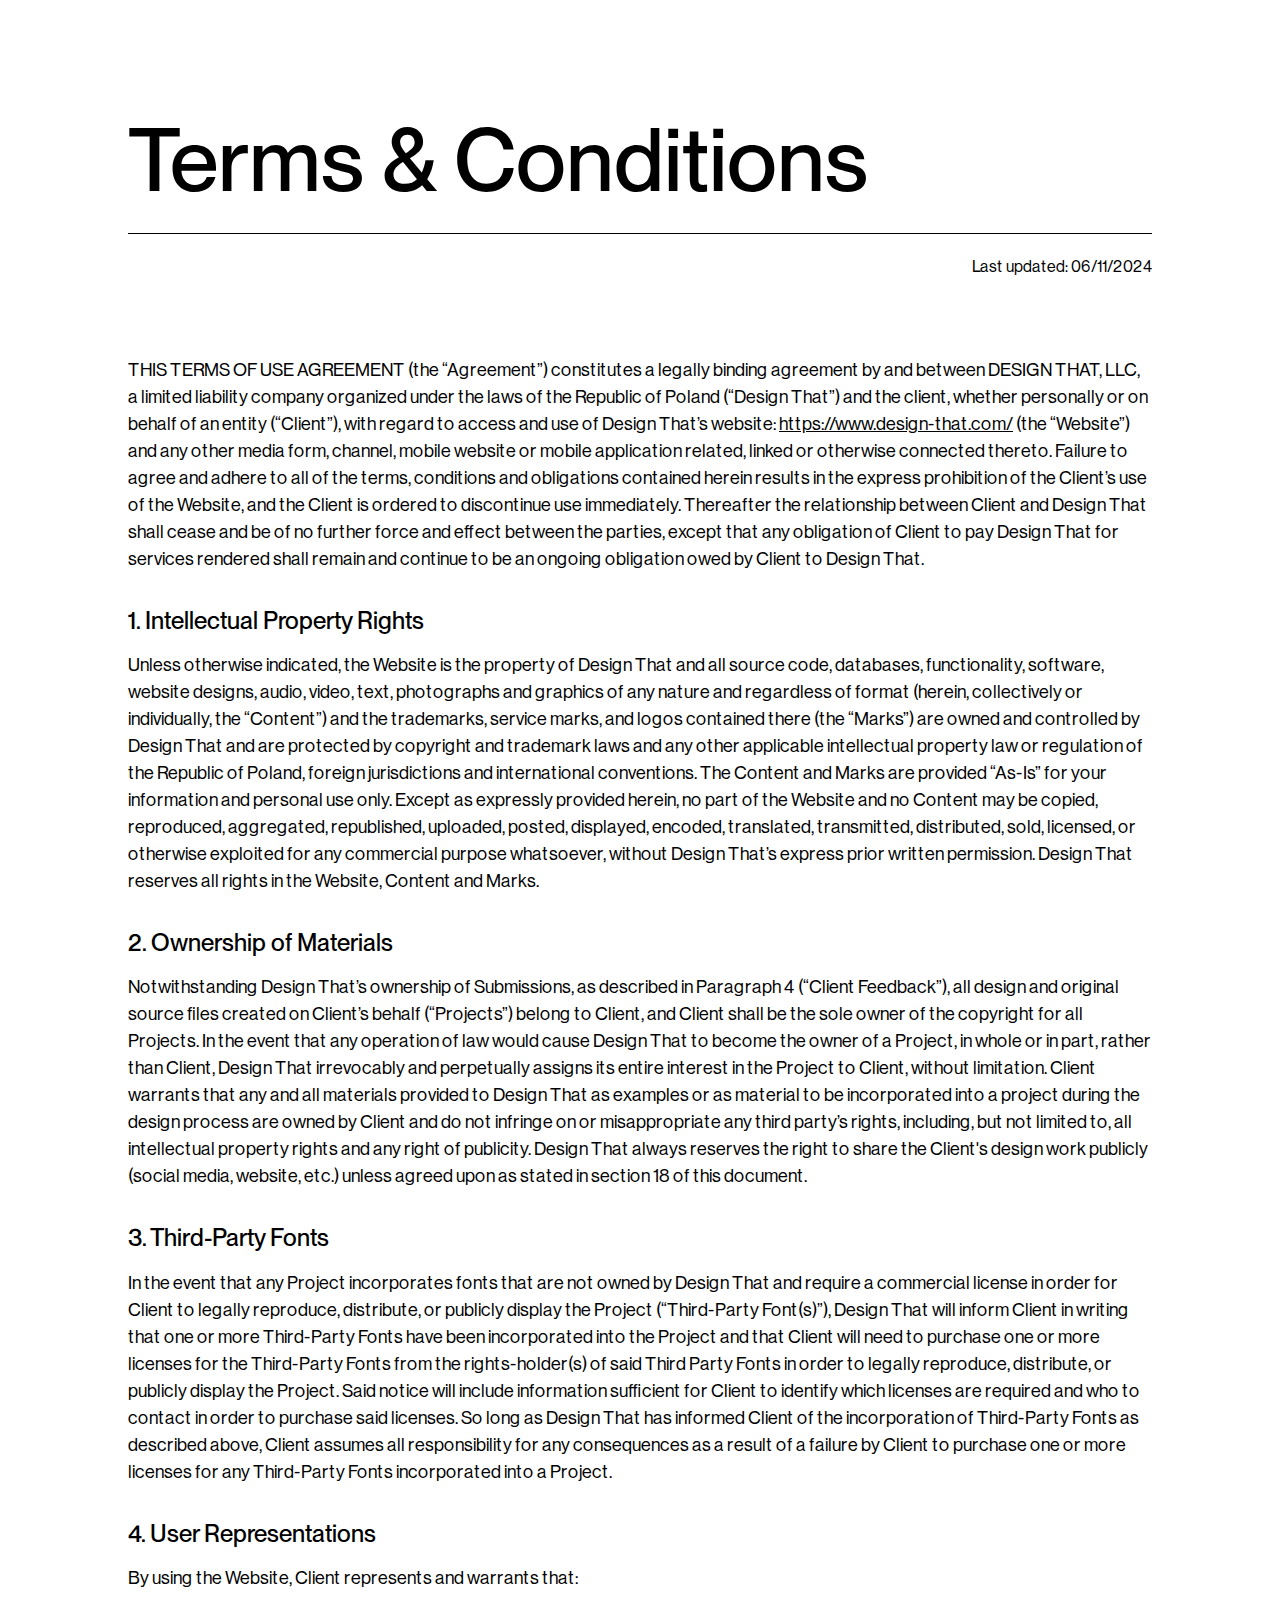
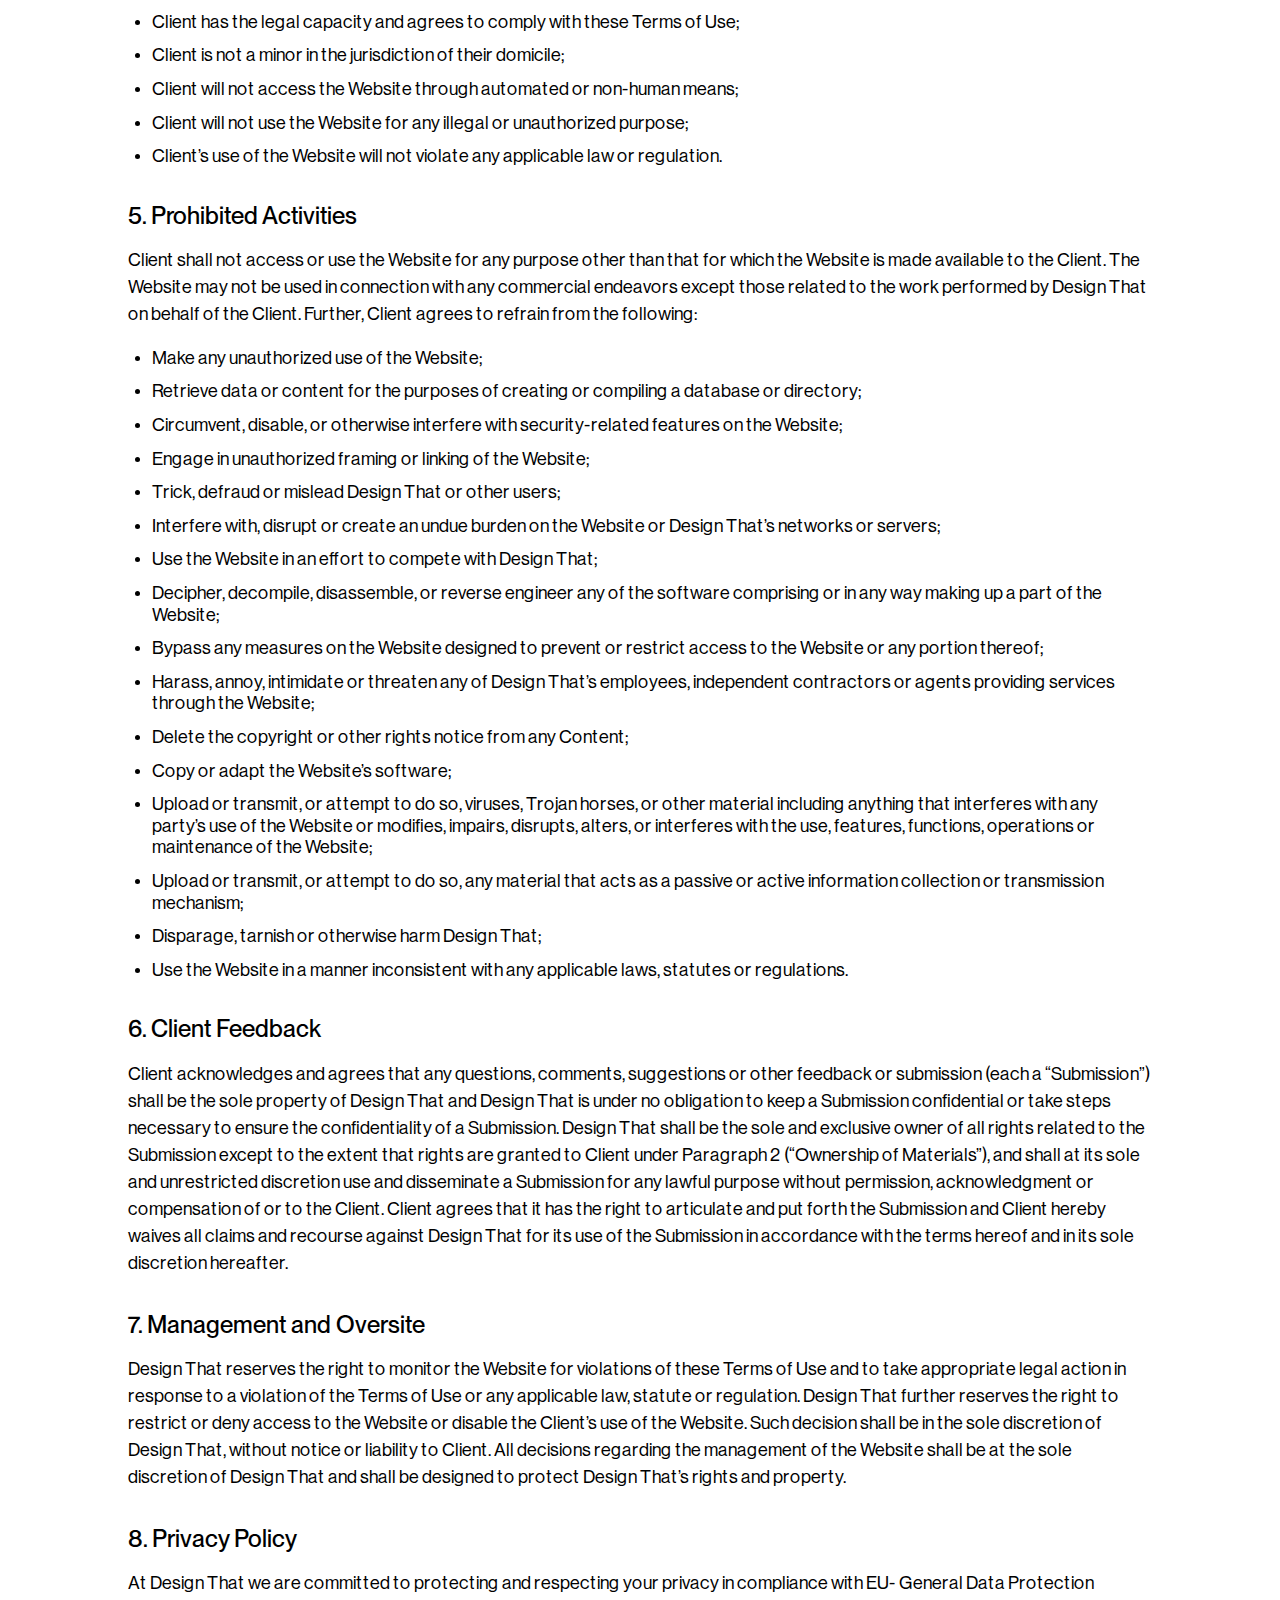
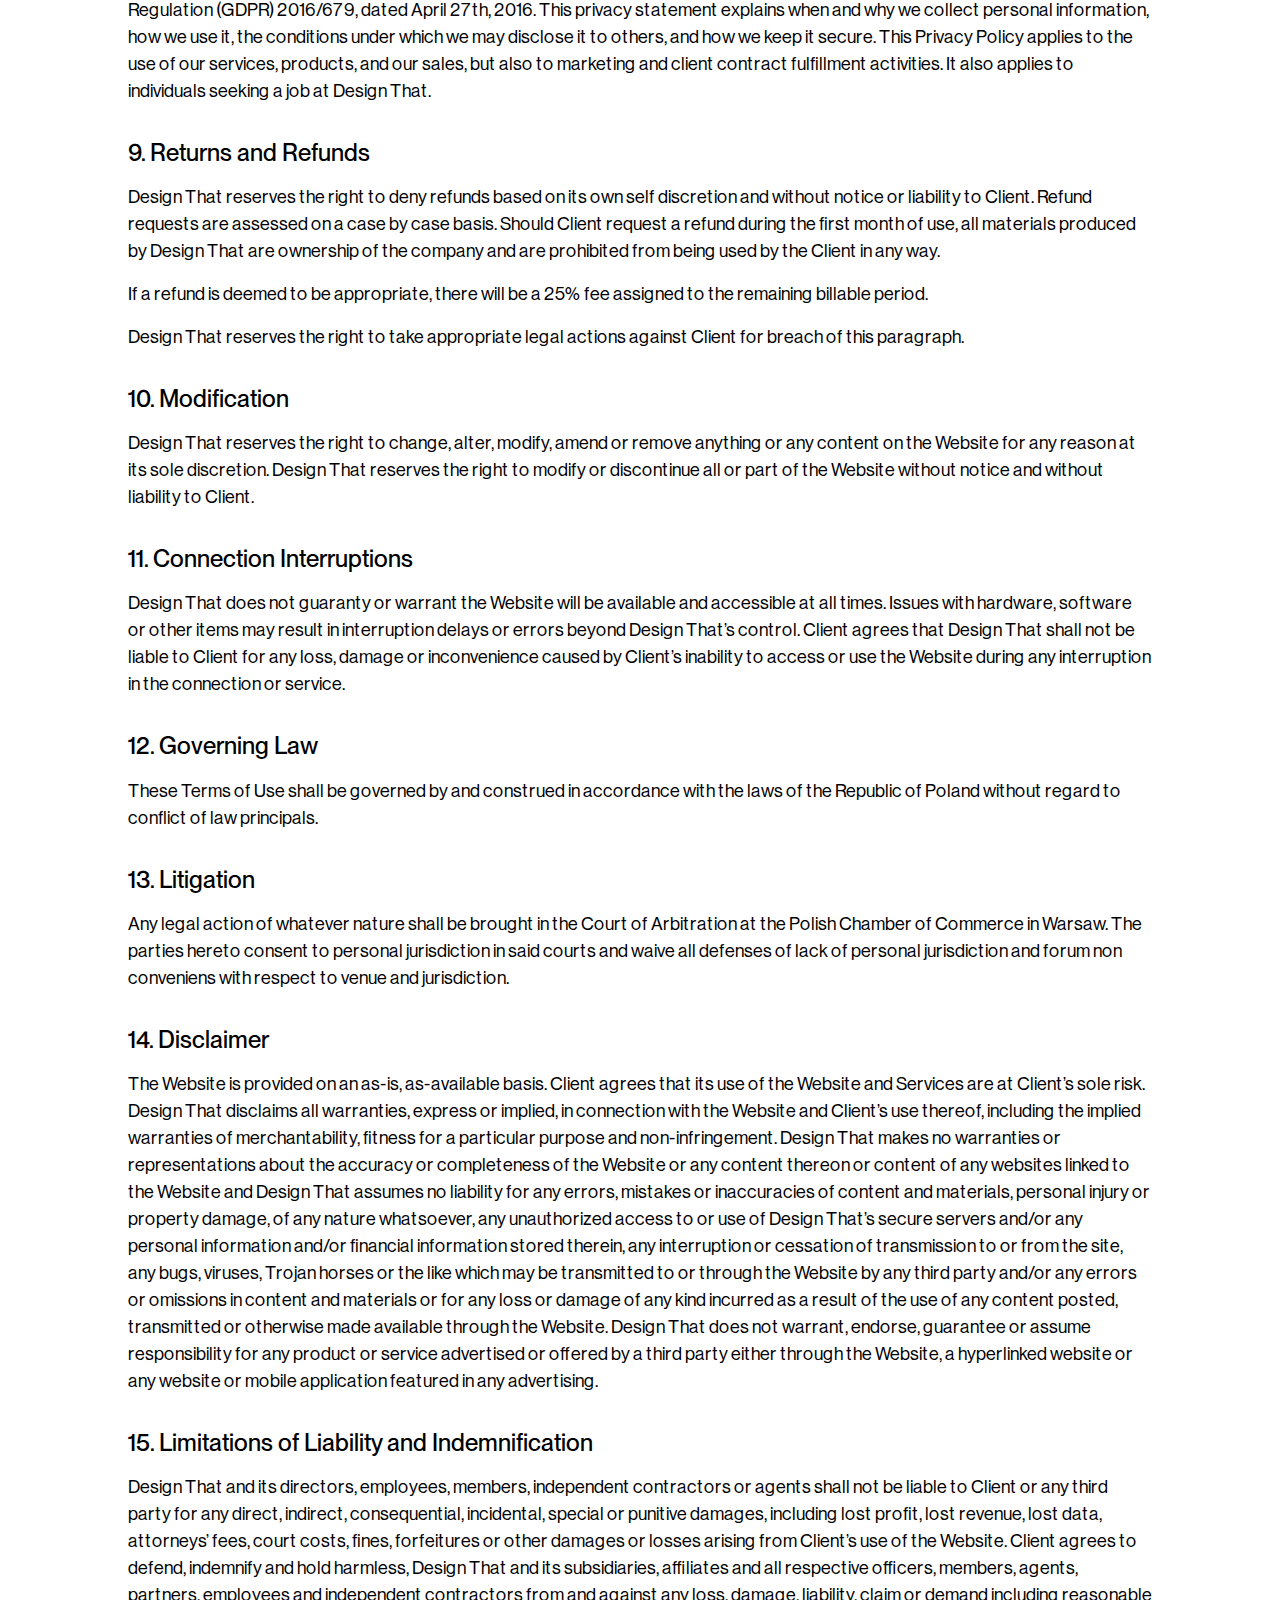
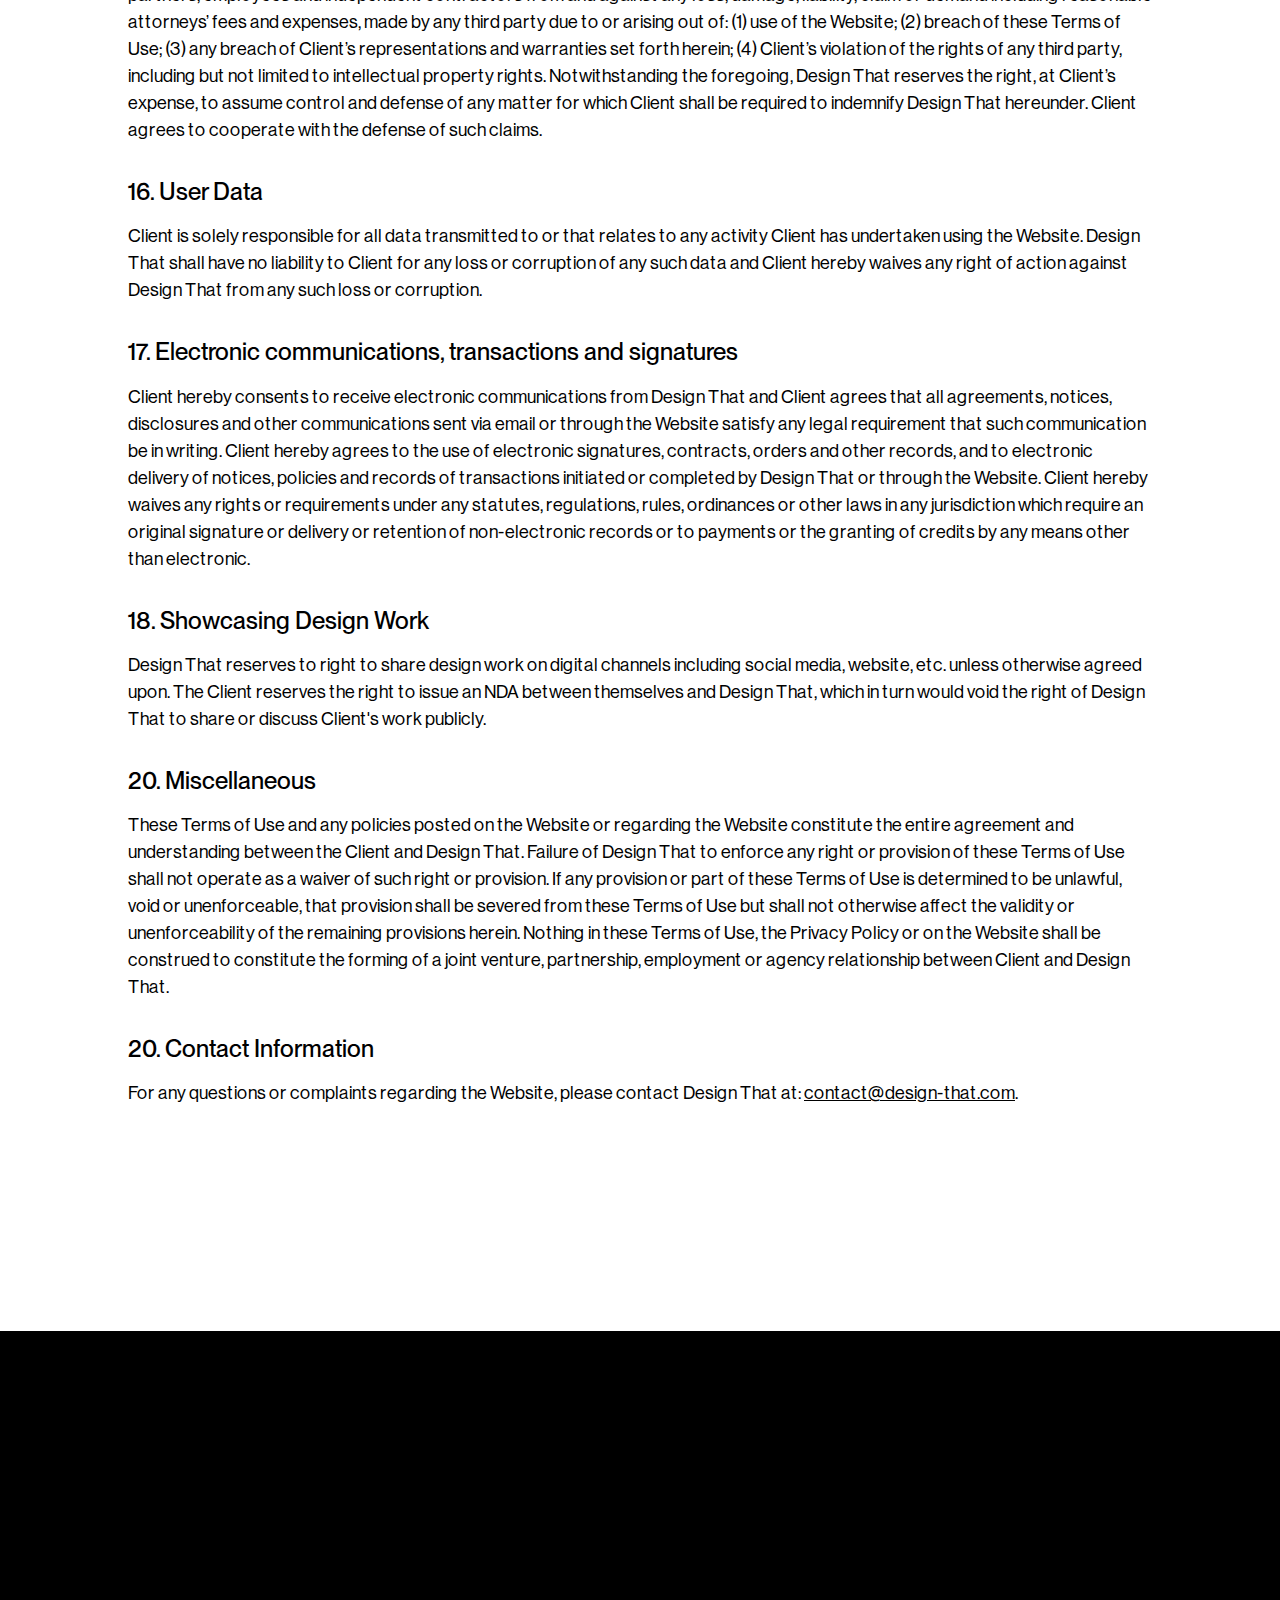
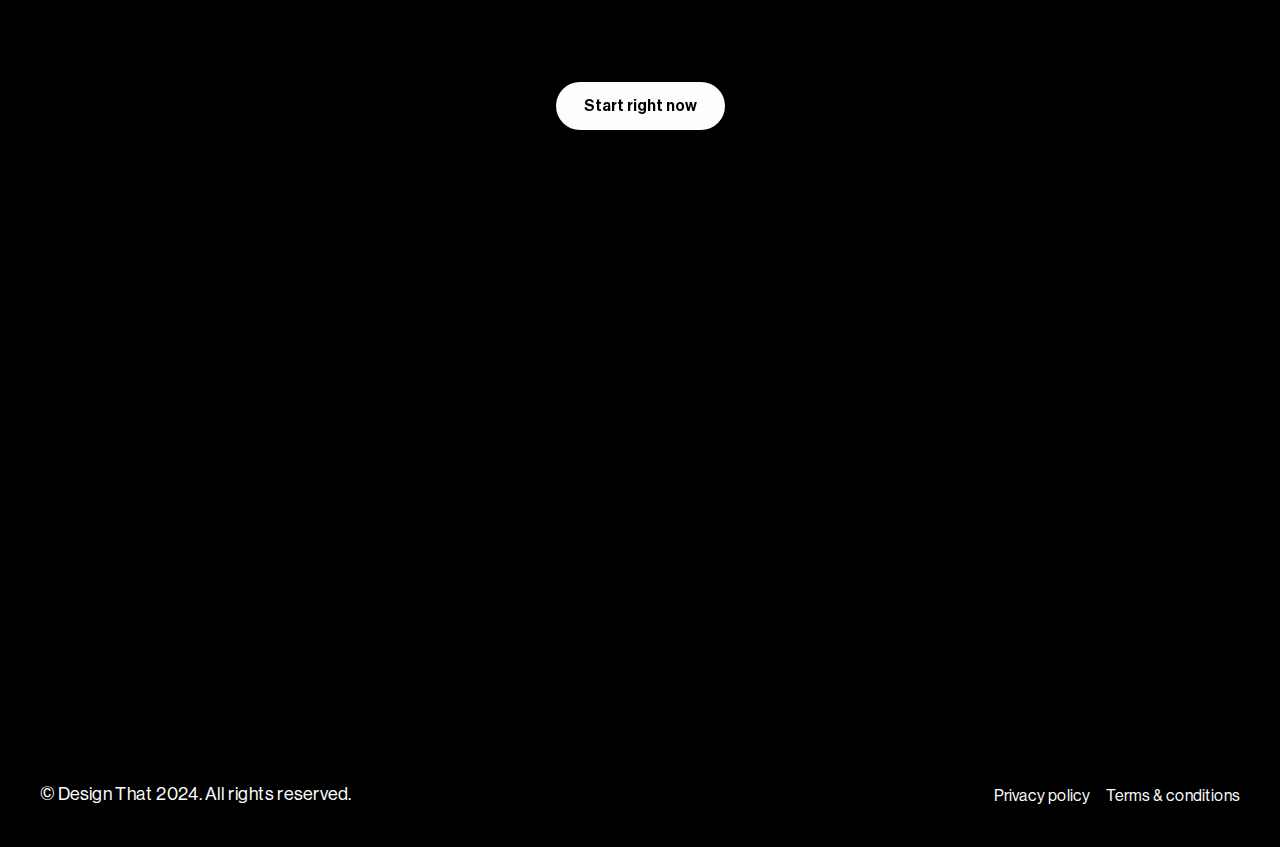
==== terms-conditions.html @ b0455fed "Add files via upload" ====
﻿<!DOCTYPE html>
<!-- This site was created in Webflow. https://webflow.com --><!-- Last Published: Thu Jul 25 2024 18:37:41 GMT+0000 (Coordinated Universal Time) -->
<html data-wf-domain="www.design-that.com" data-wf-page="6667ef67112bac6ef752a1ae"
  data-wf-site="66547507d69d70a29b5cb91e">

<head>
  <meta charset="utf-8">
  <title>Terms &amp; Conditions</title>
  <meta content="Terms &amp; Conditions" property="og:title">
  <meta content="Terms &amp; Conditions" property="twitter:title">
  <meta content="width=device-width, initial-scale=1" name="viewport">
  <meta content="Webflow" name="generator">
  <link href="66547507d69d70a29b5cb91e/css/thatdigital.webflow.5f3d04a22.css" rel="stylesheet" type="text/css">
  <style>
    @media (min-width:992px) {
      html.w-mod-js:not(.w-mod-ix) [data-w-id="20e0c902-00e4-af29-83be-97b05d4b8a6d"] {
        -webkit-transform: translate3d(0, 0%, 0) scale3d(1, 1, 1) rotateX(0) rotateY(0) rotateZ(0) skew(0, 0);
        -moz-transform: translate3d(0, 0%, 0) scale3d(1, 1, 1) rotateX(0) rotateY(0) rotateZ(0) skew(0, 0);
        -ms-transform: translate3d(0, 0%, 0) scale3d(1, 1, 1) rotateX(0) rotateY(0) rotateZ(0) skew(0, 0);
        transform: translate3d(0, 0%, 0) scale3d(1, 1, 1) rotateX(0) rotateY(0) rotateZ(0) skew(0, 0);
      }

      html.w-mod-js:not(.w-mod-ix) [data-w-id="20e0c902-00e4-af29-83be-97b05d4b8a6f"] {
        -webkit-transform: translate3d(0, 0%, 0) scale3d(1, 1, 1) rotateX(0) rotateY(0) rotateZ(0) skew(0, 0);
        -moz-transform: translate3d(0, 0%, 0) scale3d(1, 1, 1) rotateX(0) rotateY(0) rotateZ(0) skew(0, 0);
        -ms-transform: translate3d(0, 0%, 0) scale3d(1, 1, 1) rotateX(0) rotateY(0) rotateZ(0) skew(0, 0);
        transform: translate3d(0, 0%, 0) scale3d(1, 1, 1) rotateX(0) rotateY(0) rotateZ(0) skew(0, 0);
      }

      html.w-mod-js:not(.w-mod-ix) [data-w-id="20e0c902-00e4-af29-83be-97b05d4b8a7c"] {
        -webkit-transform: translate3d(0, 105%, 0) scale3d(1, 1, 1) rotateX(0) rotateY(0) rotateZ(0) skew(0, 0);
        -moz-transform: translate3d(0, 105%, 0) scale3d(1, 1, 1) rotateX(0) rotateY(0) rotateZ(0) skew(0, 0);
        -ms-transform: translate3d(0, 105%, 0) scale3d(1, 1, 1) rotateX(0) rotateY(0) rotateZ(0) skew(0, 0);
        transform: translate3d(0, 105%, 0) scale3d(1, 1, 1) rotateX(0) rotateY(0) rotateZ(0) skew(0, 0);
        opacity: 0;
      }
    }
  </style>
  <script
    type="text/javascript">!function (o, c) { var n = c.documentElement, t = " w-mod-"; n.className += t + "js", ("ontouchstart" in o || o.DocumentTouch && c instanceof DocumentTouch) && (n.className += t + "touch") }(window, document);</script>
  <link href="66547507d69d70a29b5cb91e/6662d4c4fdb1c1441f2935c5_Frame%20128.png" rel="shortcut icon"
    type="image/x-icon">
  <link href="66547507d69d70a29b5cb91e/6662d4c9d25410701ee8b189_Frame%20129.png" rel="apple-touch-icon">
  <script async="" src="gtag/js?id=G-NXFCZXVKQ6"></script>
  <script
    type="text/javascript">window.dataLayer = window.dataLayer || []; function gtag() { dataLayer.push(arguments); } gtag('js', new Date()); gtag('set', 'developer_id.dZGVlNj', true); gtag('config', 'G-NXFCZXVKQ6');</script>
  <style>
    html,
    body {
      overscroll-behavior: none;
    }
  </style>

  <style>
    * {
      -webkit-font-smoothing: antialiased;
      -moz-osx-font-smoothing: grayscale;
    }
  </style>
</head>

<body>
  <div class="page-wrapper">
    <div class="global-styles w-embed">
      <style>
        /* Make text look crisper and more legible in all browsers */
        body {
          -webkit-font-smoothing: antialiased;
          -moz-osx-font-smoothing: grayscale;
          font-smoothing: antialiased;
          text-rendering: optimizeLegibility;
        }

        /* Focus state style for keyboard navigation for the focusable elements */
        *[tabindex]:focus-visible,
        input[type="file"]:focus-visible {
          outline: 0.125rem solid #4d65ff;
          outline-offset: 0.125rem;
        }

        /* Set color style to inherit */
        .inherit-color * {
          color: inherit;
        }

        /* Get rid of top margin on first element in any rich text element */
        .w-richtext> :not(div):first-child,
        .w-richtext>div:first-child> :first-child {
          margin-top: 0 !important;
        }

        /* Get rid of bottom margin on last element in any rich text element */
        .w-richtext>:last-child,
        .w-richtext ol li:last-child,
        .w-richtext ul li:last-child {
          margin-bottom: 0 !important;
        }


        /* Make sure containers never lose their center alignment */
        .container-medium,
        .container-small,
        .container-large {
          margin-right: auto !important;
          margin-left: auto !important;
        }

        /* 
Make the following elements inherit typography styles from the parent and not have hardcoded values. 
Important: You will not be able to style for example "All Links" in Designer with this CSS applied.
Uncomment this CSS to use it in the project. Leave this message for future hand-off.
*/
        /*
a,
.w-input,
.w-select,
.w-tab-link,
.w-nav-link,
.w-dropdown-btn,
.w-dropdown-toggle,
.w-dropdown-link {
  color: inherit;
  text-decoration: inherit;
  font-size: inherit;
}
*/

        /* Apply "..." after 3 lines of text */
        .text-style-3lines {
          display: -webkit-box;
          overflow: hidden;
          -webkit-line-clamp: 3;
          -webkit-box-orient: vertical;
        }

        /* Apply "..." after 2 lines of text */
        .text-style-2lines {
          display: -webkit-box;
          overflow: hidden;
          -webkit-line-clamp: 2;
          -webkit-box-orient: vertical;
        }

        /* Adds inline flex display */
        .display-inlineflex {
          display: inline-flex;
        }

        /* These classes are never overwritten */
        .hide {
          display: none !important;
        }

        @media screen and (max-width: 991px) {

          .hide,
          .hide-tablet {
            display: none !important;
          }
        }

        @media screen and (max-width: 767px) {
          .hide-mobile-landscape {
            display: none !important;
          }
        }

        @media screen and (max-width: 479px) {
          .hide-mobile {
            display: none !important;
          }
        }

        .margin-0 {
          margin: 0rem !important;
        }

        .padding-0 {
          padding: 0rem !important;
        }

        .spacing-clean {
          padding: 0rem !important;
          margin: 0rem !important;
        }

        .margin-top {
          margin-right: 0rem !important;
          margin-bottom: 0rem !important;
          margin-left: 0rem !important;
        }

        .padding-top {
          padding-right: 0rem !important;
          padding-bottom: 0rem !important;
          padding-left: 0rem !important;
        }

        .margin-right {
          margin-top: 0rem !important;
          margin-bottom: 0rem !important;
          margin-left: 0rem !important;
        }

        .padding-right {
          padding-top: 0rem !important;
          padding-bottom: 0rem !important;
          padding-left: 0rem !important;
        }

        .margin-bottom {
          margin-top: 0rem !important;
          margin-right: 0rem !important;
          margin-left: 0rem !important;
        }

        .padding-bottom {
          padding-top: 0rem !important;
          padding-right: 0rem !important;
          padding-left: 0rem !important;
        }

        .margin-left {
          margin-top: 0rem !important;
          margin-right: 0rem !important;
          margin-bottom: 0rem !important;
        }

        .padding-left {
          padding-top: 0rem !important;
          padding-right: 0rem !important;
          padding-bottom: 0rem !important;
        }

        .margin-horizontal {
          margin-top: 0rem !important;
          margin-bottom: 0rem !important;
        }

        .padding-horizontal {
          padding-top: 0rem !important;
          padding-bottom: 0rem !important;
        }

        .margin-vertical {
          margin-right: 0rem !important;
          margin-left: 0rem !important;
        }

        .padding-vertical {
          padding-right: 0rem !important;
          padding-left: 0rem !important;
        }
      </style>
    </div>
    <main class="main-wrapper">
      <div id="faq" class="section padding-section-medium">
        <div class="padding-global">
          <div class="container-medium">
            <div class="flex-v-lt is-gap-md">
              <div class="heading-wrap">
                <h1>Terms &amp; Conditions</h1>
              </div>
              <div class="line-h"></div>
              <div class="heading-wrap is-right-align">
                <div>Last updated: 06/11/2024</div>
              </div>
            </div>
            <div class="spacer-xxlarge"></div>
            <div class="rich-text w-richtext">
              <p>THIS TERMS OF USE AGREEMENT (the “Agreement”) constitutes a legally binding agreement by and between
                DESIGN THAT, LLC, a limited liability company organized under the laws of the Republic of Poland
                (“Design That”) and the client, whether personally or on behalf of an entity (“Client”), with regard to
                access and use of Design That’s website: <a href="index.htm">https://www.design-that.com/</a> (the
                “Website”) and any other media form, channel, mobile website or mobile application related, linked or
                otherwise connected thereto. Failure to agree and adhere to all of the terms, conditions and obligations
                contained herein results in the express prohibition of the Client’s use of the Website, and the Client
                is ordered to discontinue use immediately. Thereafter the relationship between Client and Design That
                shall cease and be of no further force and effect between the parties, except that any obligation of
                Client to pay Design That for services rendered shall remain and continue to be an ongoing obligation
                owed by Client to Design That.</p>
              <h4>1. Intellectual Property Rights</h4>
              <p>Unless otherwise indicated, the Website is the property of Design That and all source code, databases,
                functionality, software, website designs, audio, video, text, photographs and graphics of any nature and
                regardless of format (herein, collectively or individually, the “Content”) and the trademarks, service
                marks, and logos contained there (the “Marks”) are owned and controlled by Design That and are protected
                by copyright and trademark laws and any other applicable intellectual property law or regulation of the
                Republic of Poland, foreign jurisdictions and international conventions. The Content and Marks are
                provided “As-Is” for your information and personal use only. Except as expressly provided herein, no
                part of the Website and no Content may be copied, reproduced, aggregated, republished, uploaded, posted,
                displayed, encoded, translated, transmitted, distributed, sold, licensed, or otherwise exploited for any
                commercial purpose whatsoever, without Design That’s express prior written permission. Design That
                reserves all rights in the Website, Content and Marks.</p>
              <h4>2. Ownership of Materials</h4>
              <p>Notwithstanding Design That’s ownership of Submissions, as described in Paragraph 4 (“Client
                Feedback”), all design and original source files created on Client’s behalf (“Projects”) belong to
                Client, and Client shall be the sole owner of the copyright for all Projects. In the event that any
                operation of law would cause Design That to become the owner of a Project, in whole or in part, rather
                than Client, Design That irrevocably and perpetually assigns its entire interest in the Project to
                Client, without limitation. Client warrants that any and all materials provided to Design That as
                examples or as material to be incorporated into a project during the design process are owned by Client
                and do not infringe on or misappropriate any third party’s rights, including, but not limited to, all
                intellectual property rights and any right of publicity. Design That always reserves the right to share
                the Client&#x27;s design work publicly (social media, website, etc.) unless agreed upon as stated in
                section 18 of this document.</p>
              <h4>3. Third-Party Fonts</h4>
              <p>In the event that any Project incorporates fonts that are not owned by Design That and require a
                commercial license in order for Client to legally reproduce, distribute, or publicly display the Project
                (“Third-Party Font(s)”), Design That will inform Client in writing that one or more Third-Party Fonts
                have been incorporated into the Project and that Client will need to purchase one or more licenses for
                the Third-Party Fonts from the rights-holder(s) of said Third Party Fonts in order to legally reproduce,
                distribute, or publicly display the Project. Said notice will include information sufficient for Client
                to identify which licenses are required and who to contact in order to purchase said licenses. So long
                as Design That has informed Client of the incorporation of Third-Party Fonts as described above, Client
                assumes all responsibility for any consequences as a result of a failure by Client to purchase one or
                more licenses for any Third-Party Fonts incorporated into a Project.</p>
              <h4>4. User Representations</h4>
              <p>By using the Website, Client represents and warrants that:</p>
              <ul role="list">
                <li>Client has the legal capacity and agrees to comply with these Terms of Use;</li>
                <li>Client is not a minor in the jurisdiction of their domicile;</li>
                <li>Client will not access the Website through automated or non-human means;</li>
                <li>Client will not use the Website for any illegal or unauthorized purpose;</li>
                <li>Client’s use of the Website will not violate any applicable law or regulation.</li>
              </ul>
              <h4>5. Prohibited Activities</h4>
              <p>Client shall not access or use the Website for any purpose other than that for which the Website is
                made available to the Client. The Website may not be used in connection with any commercial endeavors
                except those related to the work performed by Design That on behalf of the Client. Further, Client
                agrees to refrain from the following:</p>
              <ul role="list">
                <li>Make any unauthorized use of the Website;</li>
                <li>Retrieve data or content for the purposes of creating or compiling a database or directory;</li>
                <li>Circumvent, disable, or otherwise interfere with security-related features on the Website;</li>
                <li>Engage in unauthorized framing or linking of the Website;</li>
                <li>Trick, defraud or mislead Design That or other users;</li>
                <li>Interfere with, disrupt or create an undue burden on the Website or Design That’s networks or
                  servers;</li>
                <li>Use the Website in an effort to compete with Design That;</li>
                <li>Decipher, decompile, disassemble, or reverse engineer any of the software comprising or in any way
                  making up a part of the Website;</li>
                <li>Bypass any measures on the Website designed to prevent or restrict access to the Website or any
                  portion thereof;</li>
                <li>Harass, annoy, intimidate or threaten any of Design That’s employees, independent contractors or
                  agents providing services through the Website;</li>
                <li>Delete the copyright or other rights notice from any Content;</li>
                <li>Copy or adapt the Website’s software;</li>
                <li>Upload or transmit, or attempt to do so, viruses, Trojan horses, or other material including
                  anything that interferes with any party’s use of the Website or modifies, impairs, disrupts, alters,
                  or interferes with the use, features, functions, operations or maintenance of the Website;</li>
                <li>Upload or transmit, or attempt to do so, any material that acts as a passive or active information
                  collection or transmission mechanism;</li>
                <li>Disparage, tarnish or otherwise harm Design That;</li>
                <li>Use the Website in a manner inconsistent with any applicable laws, statutes or regulations.</li>
              </ul>
              <h4>6. Client Feedback</h4>
              <p>Client acknowledges and agrees that any questions, comments, suggestions or other feedback or
                submission (each a “Submission”) shall be the sole property of Design That and Design That is under no
                obligation to keep a Submission confidential or take steps necessary to ensure the confidentiality of a
                Submission. Design That shall be the sole and exclusive owner of all rights related to the Submission
                except to the extent that rights are granted to Client under Paragraph 2 (“Ownership of Materials”), and
                shall at its sole and unrestricted discretion use and disseminate a Submission for any lawful purpose
                without permission, acknowledgment or compensation of or to the Client. Client agrees that it has the
                right to articulate and put forth the Submission and Client hereby waives all claims and recourse
                against Design That for its use of the Submission in accordance with the terms hereof and in its sole
                discretion hereafter.</p>
              <h4>7. Management and Oversite</h4>
              <p>Design That reserves the right to monitor the Website for violations of these Terms of Use and to take
                appropriate legal action in response to a violation of the Terms of Use or any applicable law, statute
                or regulation. Design That further reserves the right to restrict or deny access to the Website or
                disable the Client’s use of the Website. Such decision shall be in the sole discretion of Design That,
                without notice or liability to Client. All decisions regarding the management of the Website shall be at
                the sole discretion of Design That and shall be designed to protect Design That’s rights and property.
              </p>
              <h4>8. Privacy Policy</h4>
              <p>At Design That we are committed to protecting and respecting your privacy in compliance with EU-
                General Data Protection Regulation (GDPR) 2016/679, dated April 27th, 2016. This privacy statement
                explains when and why we collect personal information, how we use it, the conditions under which we may
                disclose it to others, and how we keep it secure. This Privacy Policy applies to the use of our
                services, products, and our sales, but also to marketing and client contract fulfillment activities. It
                also applies to individuals seeking a job at Design That.</p>
              <h4>9. Returns and Refunds</h4>
              <p>Design That reserves the right to deny refunds based on its own self discretion and without notice or
                liability to Client. Refund requests are assessed on a case by case basis. Should Client request a
                refund during the first month of use, all materials produced by Design That are ownership of the company
                and are prohibited from being used by the Client in any way.</p>
              <p>If a refund is deemed to be appropriate, there will be a 25% fee assigned to the remaining billable
                period.</p>
              <p>Design That reserves the right to take appropriate legal actions against Client for breach of this
                paragraph.</p>
              <h4>10. Modification</h4>
              <p>Design That reserves the right to change, alter, modify, amend or remove anything or any content on the
                Website for any reason at its sole discretion. Design That reserves the right to modify or discontinue
                all or part of the Website without notice and without liability to Client.</p>
              <h4>11. Connection Interruptions</h4>
              <p>Design That does not guaranty or warrant the Website will be available and accessible at all times.
                Issues with hardware, software or other items may result in interruption delays or errors beyond Design
                That’s control. Client agrees that Design That shall not be liable to Client for any loss, damage or
                inconvenience caused by Client’s inability to access or use the Website during any interruption in the
                connection or service.</p>
              <h4>12. Governing Law</h4>
              <p>These Terms of Use shall be governed by and construed in accordance with the laws of the Republic of
                Poland without regard to conflict of law principals.</p>
              <h4>13. Litigation</h4>
              <p>Any legal action of whatever nature shall be brought in the Court of Arbitration at the Polish Chamber
                of Commerce in Warsaw. The parties hereto consent to personal jurisdiction in said courts and waive all
                defenses of lack of personal jurisdiction and forum non conveniens with respect to venue and
                jurisdiction.</p>
              <h4>14. Disclaimer</h4>
              <p>The Website is provided on an as-is, as-available basis. Client agrees that its use of the Website and
                Services are at Client’s sole risk. Design That disclaims all warranties, express or implied, in
                connection with the Website and Client’s use thereof, including the implied warranties of
                merchantability, fitness for a particular purpose and non-infringement. Design That makes no warranties
                or representations about the accuracy or completeness of the Website or any content thereon or content
                of any websites linked to the Website and Design That assumes no liability for any errors, mistakes or
                inaccuracies of content and materials, personal injury or property damage, of any nature whatsoever, any
                unauthorized access to or use of Design That’s secure servers and/or any personal information and/or
                financial information stored therein, any interruption or cessation of transmission to or from the site,
                any bugs, viruses, Trojan horses or the like which may be transmitted to or through the Website by any
                third party and/or any errors or omissions in content and materials or for any loss or damage of any
                kind incurred as a result of the use of any content posted, transmitted or otherwise made available
                through the Website. Design That does not warrant, endorse, guarantee or assume responsibility for any
                product or service advertised or offered by a third party either through the Website, a hyperlinked
                website or any website or mobile application featured in any advertising.</p>
              <h4>15. Limitations of Liability and Indemnification</h4>
              <p>Design That and its directors, employees, members, independent contractors or agents shall not be
                liable to Client or any third party for any direct, indirect, consequential, incidental, special or
                punitive damages, including lost profit, lost revenue, lost data, attorneys’ fees, court costs, fines,
                forfeitures or other damages or losses arising from Client’s use of the Website. Client agrees to
                defend, indemnify and hold harmless, Design That and its subsidiaries, affiliates and all respective
                officers, members, agents, partners, employees and independent contractors from and against any loss,
                damage, liability, claim or demand including reasonable attorneys’ fees and expenses, made by any third
                party due to or arising out of: (1) use of the Website; (2) breach of these Terms of Use; (3) any breach
                of Client’s representations and warranties set forth herein; (4) Client’s violation of the rights of any
                third party, including but not limited to intellectual property rights. Notwithstanding the foregoing,
                Design That reserves the right, at Client’s expense, to assume control and defense of any matter for
                which Client shall be required to indemnify Design That hereunder. Client agrees to cooperate with the
                defense of such claims.</p>
              <h4>16. User Data</h4>
              <p>Client is solely responsible for all data transmitted to or that relates to any activity Client has
                undertaken using the Website. Design That shall have no liability to Client for any loss or corruption
                of any such data and Client hereby waives any right of action against Design That from any such loss or
                corruption.</p>
              <h4>17. Electronic communications, transactions and signatures</h4>
              <p>Client hereby consents to receive electronic communications from Design That and Client agrees that all
                agreements, notices, disclosures and other communications sent via email or through the Website satisfy
                any legal requirement that such communication be in writing. Client hereby agrees to the use of
                electronic signatures, contracts, orders and other records, and to electronic delivery of notices,
                policies and records of transactions initiated or completed by Design That or through the Website.
                Client hereby waives any rights or requirements under any statutes, regulations, rules, ordinances or
                other laws in any jurisdiction which require an original signature or delivery or retention of
                non-electronic records or to payments or the granting of credits by any means other than electronic.</p>
              <h4>18. Showcasing Design Work</h4>
              <p>Design That reserves to right to share design work on digital channels including social media, website,
                etc. unless otherwise agreed upon. The Client reserves the right to issue an NDA between themselves and
                Design That, which in turn would void the right of Design That to share or discuss Client&#x27;s work
                publicly.</p>
              <h4>20. Miscellaneous</h4>
              <p>These Terms of Use and any policies posted on the Website or regarding the Website constitute the
                entire agreement and understanding between the Client and Design That. Failure of Design That to enforce
                any right or provision of these Terms of Use shall not operate as a waiver of such right or provision.
                If any provision or part of these Terms of Use is determined to be unlawful, void or unenforceable, that
                provision shall be severed from these Terms of Use but shall not otherwise affect the validity or
                unenforceability of the remaining provisions herein. Nothing in these Terms of Use, the Privacy Policy
                or on the Website shall be construed to constitute the forming of a joint venture, partnership,
                employment or agency relationship between Client and Design That.</p>
              <h4>20. Contact Information</h4>
              <p>For any questions or complaints regarding the Website, please contact Design That at: <a
                  href="mailto:contact@design-that.com">contact@design-that.com</a>.</p>
            </div>
          </div>
        </div>
      </div>
      <div class="footer">
        <div data-w-id="20e0c902-00e4-af29-83be-97b05d4b8a59" class="wave-top">
          <div
            style="-webkit-transform:translate3d(0%, 0, 0) scale3d(1, 1, 1) rotateX(0) rotateY(0) rotateZ(0) skew(0, 0);-moz-transform:translate3d(0%, 0, 0) scale3d(1, 1, 1) rotateX(0) rotateY(0) rotateZ(0) skew(0, 0);-ms-transform:translate3d(0%, 0, 0) scale3d(1, 1, 1) rotateX(0) rotateY(0) rotateZ(0) skew(0, 0);transform:translate3d(0%, 0, 0) scale3d(1, 1, 1) rotateX(0) rotateY(0) rotateZ(0) skew(0, 0)"
            class="wave_wrap"><img src="66547507d69d70a29b5cb91e/665c40a10d97a0e199239c16_Group%201000002265.svg"
              loading="lazy" alt="" class="wave_image"><img
              src="66547507d69d70a29b5cb91e/665c40a10d97a0e199239c16_Group%201000002265.svg" loading="lazy" alt=""
              class="wave_image is-2"></div>
        </div>
        <div class="padding-global is-dark">
          <div class="container-large">
            <div class="padding-section-large">
              <div id="w-node-_20e0c902-00e4-af29-83be-97b05d4b8a60-f752a1ae" class="flex-v-ct is-gap-lg">
                <div id="w-node-_20e0c902-00e4-af29-83be-97b05d4b8a61-f752a1ae" class="flex-v-lt">
                  <div class="heading-wrap hide-mobile-portrait">
                    <h2 data-w-id="20e0c902-00e4-af29-83be-97b05d4b8a63"
                      style="-webkit-transform:translate3d(0, 105%, 0) scale3d(1, 1, 1) rotateX(0) rotateY(0) rotateZ(0) skew(0, 0);-moz-transform:translate3d(0, 105%, 0) scale3d(1, 1, 1) rotateX(0) rotateY(0) rotateZ(0) skew(0, 0);-ms-transform:translate3d(0, 105%, 0) scale3d(1, 1, 1) rotateX(0) rotateY(0) rotateZ(0) skew(0, 0);transform:translate3d(0, 105%, 0) scale3d(1, 1, 1) rotateX(0) rotateY(0) rotateZ(0) skew(0, 0);opacity:0"
                      class="heading">Let us take care of</h2>
                  </div>
                  <div class="heading-wrap is-footer">
                    <h2 data-w-id="20e0c902-00e4-af29-83be-97b05d4b8a66"
                      style="-webkit-transform:translate3d(0, 105%, 0) scale3d(1, 1, 1) rotateX(0) rotateY(0) rotateZ(0) skew(0, 0);-moz-transform:translate3d(0, 105%, 0) scale3d(1, 1, 1) rotateX(0) rotateY(0) rotateZ(0) skew(0, 0);-ms-transform:translate3d(0, 105%, 0) scale3d(1, 1, 1) rotateX(0) rotateY(0) rotateZ(0) skew(0, 0);transform:translate3d(0, 105%, 0) scale3d(1, 1, 1) rotateX(0) rotateY(0) rotateZ(0) skew(0, 0);opacity:0">
                      your finance</h2>
                  </div>
                  <div class="heading-wrap is-mobile">
                    <h2>Let us take care of your design needs</h2>
                  </div>
                </div><a data-w-id="20e0c902-00e4-af29-83be-97b05d4b8a6b" href="#"
                  class="btn-main is-white w-inline-block">
                  <div class="btn-inner">
                    <div data-w-id="20e0c902-00e4-af29-83be-97b05d4b8a6d" class="btn-text">Start right now</div>
                    <div data-w-id="20e0c902-00e4-af29-83be-97b05d4b8a6f" class="btn-text">Start right now</div>
                  </div>
                  <div class="btn-bg is-white"></div>
                </a>
              </div>
            </div>
            <div data-w-id="20e0c902-00e4-af29-83be-97b05d4b8a72" style="width:0%;height:1px" class="line-h is-white">
            </div>
            <div id="contacts" class="grid-2-col is-footer"><a
                id="w-node-_20e0c902-00e4-af29-83be-97b05d4b8a74-f752a1ae" href="#"
                class="logo-wrap is-footer w-inline-block"><img
                  src="66547507d69d70a29b5cb91e/ID_white.png" loading="lazy"
                  alt="Design That logo white svg" class="image-100"></a>
              <div id="w-node-_20e0c902-00e4-af29-83be-97b05d4b8a76-f752a1ae" class="flex-v-st is-gap-xxlg">
                <div class="flex-v-lt is-gap-rg">
                  <div class="overflow-hidden">
                    <div data-w-id="20e0c902-00e4-af29-83be-97b05d4b8a79"
                      style="-webkit-transform:translate3d(0, 105%, 0) scale3d(1, 1, 1) rotateX(0) rotateY(0) rotateZ(0) skew(0, 0);-moz-transform:translate3d(0, 105%, 0) scale3d(1, 1, 1) rotateX(0) rotateY(0) rotateZ(0) skew(0, 0);-ms-transform:translate3d(0, 105%, 0) scale3d(1, 1, 1) rotateX(0) rotateY(0) rotateZ(0) skew(0, 0);transform:translate3d(0, 105%, 0) scale3d(1, 1, 1) rotateX(0) rotateY(0) rotateZ(0) skew(0, 0);opacity:0"
                      class="text-size-regular">talk to us!</div>
                  </div><a data-w-id="20e0c902-00e4-af29-83be-97b05d4b8a7b" href="#" class="text-btn w-inline-block">
                    <div data-w-id="20e0c902-00e4-af29-83be-97b05d4b8a7c">contact@aupulens.com</div>
                    <div class="line-h is-white"></div>
                  </a>
                </div>
                <div data-w-id="20e0c902-00e4-af29-83be-97b05d4b8a7f" class="soc-links-wrap"><a
                    style="-webkit-transform:translate3d(0, 15%, 0) scale3d(1, 1, 1) rotateX(0) rotateY(0) rotateZ(0) skew(0, 0);-moz-transform:translate3d(0, 15%, 0) scale3d(1, 1, 1) rotateX(0) rotateY(0) rotateZ(0) skew(0, 0);-ms-transform:translate3d(0, 15%, 0) scale3d(1, 1, 1) rotateX(0) rotateY(0) rotateZ(0) skew(0, 0);transform:translate3d(0, 15%, 0) scale3d(1, 1, 1) rotateX(0) rotateY(0) rotateZ(0) skew(0, 0);opacity:0"
                    href="#" class="social-link is-1 w-inline-block">
                    <div class="icon-md_wrap"><img
                        src="66547507d69d70a29b5cb91e/665d936ffa7b6d47ee0b2d1b_Group-inst.svg" loading="lazy"
                        alt="Instagram logo white svg" class="icon-md">
                      <div class="icon-bg-md is-black"></div>
                    </div>
                    <div class="social-link_text-wrap">
                      <h5 class="text-animated">Instagram</h5>
                      <h5 class="text-animated">Instagram</h5>
                    </div>
                  </a><a
                    style="-webkit-transform:translate3d(0, 15%, 0) scale3d(1, 1, 1) rotateX(0) rotateY(0) rotateZ(0) skew(0, 0);-moz-transform:translate3d(0, 15%, 0) scale3d(1, 1, 1) rotateX(0) rotateY(0) rotateZ(0) skew(0, 0);-ms-transform:translate3d(0, 15%, 0) scale3d(1, 1, 1) rotateX(0) rotateY(0) rotateZ(0) skew(0, 0);transform:translate3d(0, 15%, 0) scale3d(1, 1, 1) rotateX(0) rotateY(0) rotateZ(0) skew(0, 0);opacity:0"
                    href="#" class="social-link is-2 w-inline-block">
                    <div class="icon-md_wrap"><img
                        src="66547507d69d70a29b5cb91e/665d936fd04dcf11bb8c0b93_Group-lnkd.svg" loading="lazy"
                        alt="LinkedIn logo white svg" class="icon-md">
                      <div class="icon-bg-md is-black"></div>
                    </div>
                    <div class="social-link_text-wrap">
                      <h5 class="text-animated">LinkedIn</h5>
                      <h5 class="text-animated">LinkedIn</h5>
                    </div><img src="66547507d69d70a29b5cb91e/6662a572b4b2267083dea4d5_Vector%20333.svg" loading="lazy"
                      alt="" class="soc-link_arrow">
                  </a><a
                    style="opacity:0;-webkit-transform:translate3d(0, 15%, 0) scale3d(1, 1, 1) rotateX(0) rotateY(0) rotateZ(0) skew(0, 0);-moz-transform:translate3d(0, 15%, 0) scale3d(1, 1, 1) rotateX(0) rotateY(0) rotateZ(0) skew(0, 0);-ms-transform:translate3d(0, 15%, 0) scale3d(1, 1, 1) rotateX(0) rotateY(0) rotateZ(0) skew(0, 0);transform:translate3d(0, 15%, 0) scale3d(1, 1, 1) rotateX(0) rotateY(0) rotateZ(0) skew(0, 0)"
                    href="#" class="social-link is-3 w-inline-block">
                    <div class="icon-md_wrap"><img
                        src="66547507d69d70a29b5cb91e/x_fin.svg" loading="lazy"
                        alt="Behance logo white svg" class="icon-md">
                      <div class="icon-bg-md is-black"></div>
                    </div>
                    <div class="social-link_text-wrap">
                      <h5 class="text-animated">x.com</h5>
                      <h5 class="text-animated">x.com</h5>
                    </div><img src="66547507d69d70a29b5cb91e/6662a572b4b2267083dea4d5_Vector%20333.svg" loading="lazy"
                      alt="" class="soc-link_arrow">
                  </a></div>
              </div>
              <div id="w-node-_20e0c902-00e4-af29-83be-97b05d4b8aa7-f752a1ae" class="footer-bottom-links">
                <div id="w-node-_20e0c902-00e4-af29-83be-97b05d4b8aa8-f752a1ae" class="overflow-hidden">
                  <div class="text-size-regular">© Design That 2024. All rights reserved.</div>
                </div>
                <div id="w-node-_20e0c902-00e4-af29-83be-97b05d4b8aab-f752a1ae" class="flex-h-ls is-gap-rg"><a href="#"
                    class="nav-btn is-footer w-inline-block">
                    <div class="nav-text">Privacy policy</div>
                    <div class="line-h is-white"></div>
                  </a><a href="#" class="nav-btn is-footer w-inline-block">
                    <div class="nav-text">Terms &amp; conditions</div>
                    <div class="line-h is-white"></div>
                  </a></div>
              </div>
            </div>
          </div>
        </div>
      </div>
    </main>
  </div>
  <script src="js/jquery-3.5.1.min.dc5e7f18c8.js?site=66547507d69d70a29b5cb91e" type="text/javascript"
    integrity="sha256-9/aliU8dGd2tb6OSsuzixeV4y/faTqgFtohetphbbj0=" crossorigin="anonymous"></script>
  <script src="66547507d69d70a29b5cb91e/js/webflow.f19356d2c.js" type="text/javascript"></script>
</body>

</html>
---- 66547507d69d70a29b5cb91e/css/thatdigital.webflow.5f3d04a22.css ----
﻿html {
  -webkit-text-size-adjust: 100%;
  -ms-text-size-adjust: 100%;
  font-family: sans-serif;
}

body {
  margin: 0;
}

article, aside, details, figcaption, figure, footer, header, hgroup, main, menu, nav, section, summary {
  display: block;
}

audio, canvas, progress, video {
  vertical-align: baseline;
  display: inline-block;
}

audio:not([controls]) {
  height: 0;
  display: none;
}

[hidden], template {
  display: none;
}

a {
  background-color: rgba(0, 0, 0, 0);
}

a:active, a:hover {
  outline: 0;
}

abbr[title] {
  border-bottom: 1px dotted;
}

b, strong {
  font-weight: bold;
}

dfn {
  font-style: italic;
}

h1 {
  margin: .67em 0;
  font-size: 2em;
}

mark {
  color: #000;
  background: #ff0;
}

small {
  font-size: 80%;
}

sub, sup {
  vertical-align: baseline;
  font-size: 75%;
  line-height: 0;
  position: relative;
}

sup {
  top: -.5em;
}

sub {
  bottom: -.25em;
}

img {
  border: 0;
}

svg:not(:root) {
  overflow: hidden;
}

hr {
  box-sizing: content-box;
  height: 0;
}

pre {
  overflow: auto;
}

code, kbd, pre, samp {
  font-family: monospace;
  font-size: 1em;
}

button, input, optgroup, select, textarea {
  color: inherit;
  font: inherit;
  margin: 0;
}

button {
  overflow: visible;
}

button, select {
  text-transform: none;
}

button, html input[type="button"], input[type="reset"] {
  -webkit-appearance: button;
  cursor: pointer;
}

button[disabled], html input[disabled] {
  cursor: default;
}

button::-moz-focus-inner, input::-moz-focus-inner {
  border: 0;
  padding: 0;
}

input {
  line-height: normal;
}

input[type="checkbox"], input[type="radio"] {
  box-sizing: border-box;
  padding: 0;
}

input[type="number"]::-webkit-inner-spin-button, input[type="number"]::-webkit-outer-spin-button {
  height: auto;
}

input[type="search"] {
  -webkit-appearance: none;
}

input[type="search"]::-webkit-search-cancel-button, input[type="search"]::-webkit-search-decoration {
  -webkit-appearance: none;
}

legend {
  border: 0;
  padding: 0;
}

textarea {
  overflow: auto;
}

optgroup {
  font-weight: bold;
}

table {
  border-collapse: collapse;
  border-spacing: 0;
}

td, th {
  padding: 0;
}

@font-face {
  font-family: webflow-icons;
  src: url("[data-uri]") format("truetype");
  font-weight: normal;
  font-style: normal;
}

[class^="w-icon-"], [class*=" w-icon-"] {
  speak: none;
  font-variant: normal;
  text-transform: none;
  -webkit-font-smoothing: antialiased;
  -moz-osx-font-smoothing: grayscale;
  font-style: normal;
  font-weight: normal;
  line-height: 1;
  font-family: webflow-icons !important;
}

.w-icon-slider-right:before {
  content: "";
}

.w-icon-slider-left:before {
  content: "";
}

.w-icon-nav-menu:before {
  content: "";
}

.w-icon-arrow-down:before, .w-icon-dropdown-toggle:before {
  content: "";
}

.w-icon-file-upload-remove:before {
  content: "";
}

.w-icon-file-upload-icon:before {
  content: "";
}

* {
  box-sizing: border-box;
}

html {
  height: 100%;
}

body {
  color: #333;
  background-color: #fff;
  min-height: 100%;
  margin: 0;
  font-family: Arial, sans-serif;
  font-size: 14px;
  line-height: 20px;
}

img {
  vertical-align: middle;
  max-width: 100%;
  display: inline-block;
}

html.w-mod-touch * {
  background-attachment: scroll !important;
}

.w-block {
  display: block;
}

.w-inline-block {
  max-width: 100%;
  display: inline-block;
}

.w-clearfix:before, .w-clearfix:after {
  content: " ";
  grid-area: 1 / 1 / 2 / 2;
  display: table;
}

.w-clearfix:after {
  clear: both;
}

.w-hidden {
  display: none;
}

.w-button {
  color: #fff;
  line-height: inherit;
  cursor: pointer;
  background-color: #3898ec;
  border: 0;
  border-radius: 0;
  padding: 9px 15px;
  text-decoration: none;
  display: inline-block;
}

input.w-button {
  -webkit-appearance: button;
}

html[data-w-dynpage] [data-w-cloak] {
  color: rgba(0, 0, 0, 0) !important;
}

.w-code-block {
  margin: unset;
}

pre.w-code-block code {
  all: inherit;
}

.w-webflow-badge, .w-webflow-badge * {
  z-index: auto;
  visibility: visible;
  box-sizing: border-box;
  float: none;
  clear: none;
  box-shadow: none;
  opacity: 1;
  direction: ltr;
  font-family: inherit;
  font-weight: inherit;
  color: inherit;
  font-size: inherit;
  line-height: inherit;
  font-style: inherit;
  font-variant: inherit;
  text-align: inherit;
  letter-spacing: inherit;
  -webkit-text-decoration: inherit;
  text-decoration: inherit;
  text-indent: 0;
  text-transform: inherit;
  text-shadow: none;
  font-smoothing: auto;
  vertical-align: baseline;
  cursor: inherit;
  white-space: inherit;
  word-break: normal;
  word-spacing: normal;
  word-wrap: normal;
  background: none;
  border: 0 rgba(0, 0, 0, 0);
  border-radius: 0;
  width: auto;
  min-width: 0;
  max-width: none;
  height: auto;
  min-height: 0;
  max-height: none;
  margin: 0;
  padding: 0;
  list-style-type: disc;
  transition: none;
  display: block;
  position: static;
  top: auto;
  bottom: auto;
  left: auto;
  right: auto;
  overflow: visible;
  transform: none;
}

.w-webflow-badge {
  white-space: nowrap;
  cursor: pointer;
  box-shadow: 0 0 0 1px rgba(0, 0, 0, .1), 0 1px 3px rgba(0, 0, 0, .1);
  visibility: visible !important;
  z-index: 2147483647 !important;
  color: #aaadb0 !important;
  opacity: 1 !important;
  background-color: #fff !important;
  border-radius: 3px !important;
  width: auto !important;
  height: auto !important;
  margin: 0 !important;
  padding: 6px !important;
  font-size: 12px !important;
  line-height: 14px !important;
  text-decoration: none !important;
  display: inline-block !important;
  position: fixed !important;
  top: auto !important;
  bottom: 12px !important;
  left: auto !important;
  right: 12px !important;
  overflow: visible !important;
  transform: none !important;
}

.w-webflow-badge > img {
  visibility: visible !important;
  opacity: 1 !important;
  vertical-align: middle !important;
  display: inline-block !important;
}

h1, h2, h3, h4, h5, h6 {
  margin-bottom: 10px;
  font-weight: bold;
}

h1 {
  margin-top: 20px;
  font-size: 38px;
  line-height: 44px;
}

h2 {
  margin-top: 20px;
  font-size: 32px;
  line-height: 36px;
}

h3 {
  margin-top: 20px;
  font-size: 24px;
  line-height: 30px;
}

h4 {
  margin-top: 10px;
  font-size: 18px;
  line-height: 24px;
}

h5 {
  margin-top: 10px;
  font-size: 14px;
  line-height: 20px;
}

h6 {
  margin-top: 10px;
  font-size: 12px;
  line-height: 18px;
}

p {
  margin-top: 0;
  margin-bottom: 10px;
}

blockquote {
  border-left: 5px solid #e2e2e2;
  margin: 0 0 10px;
  padding: 10px 20px;
  font-size: 18px;
  line-height: 22px;
}

figure {
  margin: 0 0 10px;
}

ul, ol {
  margin-top: 0;
  margin-bottom: 10px;
  padding-left: 40px;
}

.w-list-unstyled {
  padding-left: 0;
  list-style: none;
}

.w-embed:before, .w-embed:after {
  content: " ";
  grid-area: 1 / 1 / 2 / 2;
  display: table;
}

.w-embed:after {
  clear: both;
}

.w-video {
  width: 100%;
  padding: 0;
  position: relative;
}

.w-video iframe, .w-video object, .w-video embed {
  border: none;
  width: 100%;
  height: 100%;
  position: absolute;
  top: 0;
  left: 0;
}

fieldset {
  border: 0;
  margin: 0;
  padding: 0;
}

button, [type="button"], [type="reset"] {
  cursor: pointer;
  -webkit-appearance: button;
  border: 0;
}

.w-form {
  margin: 0 0 15px;
}

.w-form-done {
  text-align: center;
  background-color: #ddd;
  padding: 20px;
  display: none;
}

.w-form-fail {
  background-color: #ffdede;
  margin-top: 10px;
  padding: 10px;
  display: none;
}

label {
  margin-bottom: 5px;
  font-weight: bold;
  display: block;
}

.w-input, .w-select {
  color: #333;
  vertical-align: middle;
  background-color: #fff;
  border: 1px solid #ccc;
  width: 100%;
  height: 38px;
  margin-bottom: 10px;
  padding: 8px 12px;
  font-size: 14px;
  line-height: 1.42857;
  display: block;
}

.w-input::placeholder, .w-select::placeholder {
  color: #999;
}

.w-input:focus, .w-select:focus {
  border-color: #3898ec;
  outline: 0;
}

.w-input[disabled], .w-select[disabled], .w-input[readonly], .w-select[readonly], fieldset[disabled] .w-input, fieldset[disabled] .w-select {
  cursor: not-allowed;
}

.w-input[disabled]:not(.w-input-disabled), .w-select[disabled]:not(.w-input-disabled), .w-input[readonly], .w-select[readonly], fieldset[disabled]:not(.w-input-disabled) .w-input, fieldset[disabled]:not(.w-input-disabled) .w-select {
  background-color: #eee;
}

textarea.w-input, textarea.w-select {
  height: auto;
}

.w-select {
  background-color: #f3f3f3;
}

.w-select[multiple] {
  height: auto;
}

.w-form-label {
  cursor: pointer;
  margin-bottom: 0;
  font-weight: normal;
  display: inline-block;
}

.w-radio {
  margin-bottom: 5px;
  padding-left: 20px;
  display: block;
}

.w-radio:before, .w-radio:after {
  content: " ";
  grid-area: 1 / 1 / 2 / 2;
  display: table;
}

.w-radio:after {
  clear: both;
}

.w-radio-input {
  float: left;
  margin: 3px 0 0 -20px;
  line-height: normal;
}

.w-file-upload {
  margin-bottom: 10px;
  display: block;
}

.w-file-upload-input {
  opacity: 0;
  z-index: -100;
  width: .1px;
  height: .1px;
  position: absolute;
  overflow: hidden;
}

.w-file-upload-default, .w-file-upload-uploading, .w-file-upload-success {
  color: #333;
  display: inline-block;
}

.w-file-upload-error {
  margin-top: 10px;
  display: block;
}

.w-file-upload-default.w-hidden, .w-file-upload-uploading.w-hidden, .w-file-upload-error.w-hidden, .w-file-upload-success.w-hidden {
  display: none;
}

.w-file-upload-uploading-btn {
  cursor: pointer;
  background-color: #fafafa;
  border: 1px solid #ccc;
  margin: 0;
  padding: 8px 12px;
  font-size: 14px;
  font-weight: normal;
  display: flex;
}

.w-file-upload-file {
  background-color: #fafafa;
  border: 1px solid #ccc;
  flex-grow: 1;
  justify-content: space-between;
  margin: 0;
  padding: 8px 9px 8px 11px;
  display: flex;
}

.w-file-upload-file-name {
  font-size: 14px;
  font-weight: normal;
  display: block;
}

.w-file-remove-link {
  cursor: pointer;
  width: auto;
  height: auto;
  margin-top: 3px;
  margin-left: 10px;
  padding: 3px;
  display: block;
}

.w-icon-file-upload-remove {
  margin: auto;
  font-size: 10px;
}

.w-file-upload-error-msg {
  color: #ea384c;
  padding: 2px 0;
  display: inline-block;
}

.w-file-upload-info {
  padding: 0 12px;
  line-height: 38px;
  display: inline-block;
}

.w-file-upload-label {
  cursor: pointer;
  background-color: #fafafa;
  border: 1px solid #ccc;
  margin: 0;
  padding: 8px 12px;
  font-size: 14px;
  font-weight: normal;
  display: inline-block;
}

.w-icon-file-upload-icon, .w-icon-file-upload-uploading {
  width: 20px;
  margin-right: 8px;
  display: inline-block;
}

.w-icon-file-upload-uploading {
  height: 20px;
}

.w-container {
  max-width: 940px;
  margin-left: auto;
  margin-right: auto;
}

.w-container:before, .w-container:after {
  content: " ";
  grid-area: 1 / 1 / 2 / 2;
  display: table;
}

.w-container:after {
  clear: both;
}

.w-container .w-row {
  margin-left: -10px;
  margin-right: -10px;
}

.w-row:before, .w-row:after {
  content: " ";
  grid-area: 1 / 1 / 2 / 2;
  display: table;
}

.w-row:after {
  clear: both;
}

.w-row .w-row {
  margin-left: 0;
  margin-right: 0;
}

.w-col {
  float: left;
  width: 100%;
  min-height: 1px;
  padding-left: 10px;
  padding-right: 10px;
  position: relative;
}

.w-col .w-col {
  padding-left: 0;
  padding-right: 0;
}

.w-col-1 {
  width: 8.33333%;
}

.w-col-2 {
  width: 16.6667%;
}

.w-col-3 {
  width: 25%;
}

.w-col-4 {
  width: 33.3333%;
}

.w-col-5 {
  width: 41.6667%;
}

.w-col-6 {
  width: 50%;
}

.w-col-7 {
  width: 58.3333%;
}

.w-col-8 {
  width: 66.6667%;
}

.w-col-9 {
  width: 75%;
}

.w-col-10 {
  width: 83.3333%;
}

.w-col-11 {
  width: 91.6667%;
}

.w-col-12 {
  width: 100%;
}

.w-hidden-main {
  display: none !important;
}

@media screen and (max-width: 991px) {
  .w-container {
    max-width: 728px;
  }

  .w-hidden-main {
    display: inherit !important;
  }

  .w-hidden-medium {
    display: none !important;
  }

  .w-col-medium-1 {
    width: 8.33333%;
  }

  .w-col-medium-2 {
    width: 16.6667%;
  }

  .w-col-medium-3 {
    width: 25%;
  }

  .w-col-medium-4 {
    width: 33.3333%;
  }

  .w-col-medium-5 {
    width: 41.6667%;
  }

  .w-col-medium-6 {
    width: 50%;
  }

  .w-col-medium-7 {
    width: 58.3333%;
  }

  .w-col-medium-8 {
    width: 66.6667%;
  }

  .w-col-medium-9 {
    width: 75%;
  }

  .w-col-medium-10 {
    width: 83.3333%;
  }

  .w-col-medium-11 {
    width: 91.6667%;
  }

  .w-col-medium-12 {
    width: 100%;
  }

  .w-col-stack {
    width: 100%;
    left: auto;
    right: auto;
  }
}

@media screen and (max-width: 767px) {
  .w-hidden-main, .w-hidden-medium {
    display: inherit !important;
  }

  .w-hidden-small {
    display: none !important;
  }

  .w-row, .w-container .w-row {
    margin-left: 0;
    margin-right: 0;
  }

  .w-col {
    width: 100%;
    left: auto;
    right: auto;
  }

  .w-col-small-1 {
    width: 8.33333%;
  }

  .w-col-small-2 {
    width: 16.6667%;
  }

  .w-col-small-3 {
    width: 25%;
  }

  .w-col-small-4 {
    width: 33.3333%;
  }

  .w-col-small-5 {
    width: 41.6667%;
  }

  .w-col-small-6 {
    width: 50%;
  }

  .w-col-small-7 {
    width: 58.3333%;
  }

  .w-col-small-8 {
    width: 66.6667%;
  }

  .w-col-small-9 {
    width: 75%;
  }

  .w-col-small-10 {
    width: 83.3333%;
  }

  .w-col-small-11 {
    width: 91.6667%;
  }

  .w-col-small-12 {
    width: 100%;
  }
}

@media screen and (max-width: 479px) {
  .w-container {
    max-width: none;
  }

  .w-hidden-main, .w-hidden-medium, .w-hidden-small {
    display: inherit !important;
  }

  .w-hidden-tiny {
    display: none !important;
  }

  .w-col {
    width: 100%;
  }

  .w-col-tiny-1 {
    width: 8.33333%;
  }

  .w-col-tiny-2 {
    width: 16.6667%;
  }

  .w-col-tiny-3 {
    width: 25%;
  }

  .w-col-tiny-4 {
    width: 33.3333%;
  }

  .w-col-tiny-5 {
    width: 41.6667%;
  }

  .w-col-tiny-6 {
    width: 50%;
  }

  .w-col-tiny-7 {
    width: 58.3333%;
  }

  .w-col-tiny-8 {
    width: 66.6667%;
  }

  .w-col-tiny-9 {
    width: 75%;
  }

  .w-col-tiny-10 {
    width: 83.3333%;
  }

  .w-col-tiny-11 {
    width: 91.6667%;
  }

  .w-col-tiny-12 {
    width: 100%;
  }
}

.w-widget {
  position: relative;
}

.w-widget-map {
  width: 100%;
  height: 400px;
}

.w-widget-map label {
  width: auto;
  display: inline;
}

.w-widget-map img {
  max-width: inherit;
}

.w-widget-map .gm-style-iw {
  text-align: center;
}

.w-widget-map .gm-style-iw > button {
  display: none !important;
}

.w-widget-twitter {
  overflow: hidden;
}

.w-widget-twitter-count-shim {
  vertical-align: top;
  text-align: center;
  background: #fff;
  border: 1px solid #758696;
  border-radius: 3px;
  width: 28px;
  height: 20px;
  display: inline-block;
  position: relative;
}

.w-widget-twitter-count-shim * {
  pointer-events: none;
  -webkit-user-select: none;
  -ms-user-select: none;
  user-select: none;
}

.w-widget-twitter-count-shim .w-widget-twitter-count-inner {
  text-align: center;
  color: #999;
  font-family: serif;
  font-size: 15px;
  line-height: 12px;
  position: relative;
}

.w-widget-twitter-count-shim .w-widget-twitter-count-clear {
  display: block;
  position: relative;
}

.w-widget-twitter-count-shim.w--large {
  width: 36px;
  height: 28px;
}

.w-widget-twitter-count-shim.w--large .w-widget-twitter-count-inner {
  font-size: 18px;
  line-height: 18px;
}

.w-widget-twitter-count-shim:not(.w--vertical) {
  margin-left: 5px;
  margin-right: 8px;
}

.w-widget-twitter-count-shim:not(.w--vertical).w--large {
  margin-left: 6px;
}

.w-widget-twitter-count-shim:not(.w--vertical):before, .w-widget-twitter-count-shim:not(.w--vertical):after {
  content: " ";
  pointer-events: none;
  border: solid rgba(0, 0, 0, 0);
  width: 0;
  height: 0;
  position: absolute;
  top: 50%;
  left: 0;
}

.w-widget-twitter-count-shim:not(.w--vertical):before {
  border-width: 4px;
  border-color: rgba(117, 134, 150, 0) #5d6c7b rgba(117, 134, 150, 0) rgba(117, 134, 150, 0);
  margin-top: -4px;
  margin-left: -9px;
}

.w-widget-twitter-count-shim:not(.w--vertical).w--large:before {
  border-width: 5px;
  margin-top: -5px;
  margin-left: -10px;
}

.w-widget-twitter-count-shim:not(.w--vertical):after {
  border-width: 4px;
  border-color: rgba(255, 255, 255, 0) #fff rgba(255, 255, 255, 0) rgba(255, 255, 255, 0);
  margin-top: -4px;
  margin-left: -8px;
}

.w-widget-twitter-count-shim:not(.w--vertical).w--large:after {
  border-width: 5px;
  margin-top: -5px;
  margin-left: -9px;
}

.w-widget-twitter-count-shim.w--vertical {
  width: 61px;
  height: 33px;
  margin-bottom: 8px;
}

.w-widget-twitter-count-shim.w--vertical:before, .w-widget-twitter-count-shim.w--vertical:after {
  content: " ";
  pointer-events: none;
  border: solid rgba(0, 0, 0, 0);
  width: 0;
  height: 0;
  position: absolute;
  top: 100%;
  left: 50%;
}

.w-widget-twitter-count-shim.w--vertical:before {
  border-width: 5px;
  border-color: #5d6c7b rgba(117, 134, 150, 0) rgba(117, 134, 150, 0);
  margin-left: -5px;
}

.w-widget-twitter-count-shim.w--vertical:after {
  border-width: 4px;
  border-color: #fff rgba(255, 255, 255, 0) rgba(255, 255, 255, 0);
  margin-left: -4px;
}

.w-widget-twitter-count-shim.w--vertical .w-widget-twitter-count-inner {
  font-size: 18px;
  line-height: 22px;
}

.w-widget-twitter-count-shim.w--vertical.w--large {
  width: 76px;
}

.w-background-video {
  color: #fff;
  height: 500px;
  position: relative;
  overflow: hidden;
}

.w-background-video > video {
  object-fit: cover;
  z-index: -100;
  background-position: 50%;
  background-size: cover;
  width: 100%;
  height: 100%;
  margin: auto;
  position: absolute;
  top: -100%;
  bottom: -100%;
  left: -100%;
  right: -100%;
}

.w-background-video > video::-webkit-media-controls-start-playback-button {
  -webkit-appearance: none;
  display: none !important;
}

.w-background-video--control {
  background-color: rgba(0, 0, 0, 0);
  padding: 0;
  position: absolute;
  bottom: 1em;
  right: 1em;
}

.w-background-video--control > [hidden] {
  display: none !important;
}

.w-slider {
  text-align: center;
  clear: both;
  -webkit-tap-highlight-color: rgba(0, 0, 0, 0);
  tap-highlight-color: rgba(0, 0, 0, 0);
  background: #ddd;
  height: 300px;
  position: relative;
}

.w-slider-mask {
  z-index: 1;
  white-space: nowrap;
  height: 100%;
  display: block;
  position: relative;
  left: 0;
  right: 0;
  overflow: hidden;
}

.w-slide {
  vertical-align: top;
  white-space: normal;
  text-align: left;
  width: 100%;
  height: 100%;
  display: inline-block;
  position: relative;
}

.w-slider-nav {
  z-index: 2;
  text-align: center;
  -webkit-tap-highlight-color: rgba(0, 0, 0, 0);
  tap-highlight-color: rgba(0, 0, 0, 0);
  height: 40px;
  margin: auto;
  padding-top: 10px;
  position: absolute;
  top: auto;
  bottom: 0;
  left: 0;
  right: 0;
}

.w-slider-nav.w-round > div {
  border-radius: 100%;
}

.w-slider-nav.w-num > div {
  font-size: inherit;
  line-height: inherit;
  width: auto;
  height: auto;
  padding: .2em .5em;
}

.w-slider-nav.w-shadow > div {
  box-shadow: 0 0 3px rgba(51, 51, 51, .4);
}

.w-slider-nav-invert {
  color: #fff;
}

.w-slider-nav-invert > div {
  background-color: rgba(34, 34, 34, .4);
}

.w-slider-nav-invert > div.w-active {
  background-color: #000000;
}

.w-slider-dot {
  cursor: pointer;
  background-color: rgba(255, 255, 255, .4);
  width: 1em;
  height: 1em;
  margin: 0 3px .5em;
  transition: background-color .1s, color .1s;
  display: inline-block;
  position: relative;
}

.w-slider-dot.w-active {
  background-color: #fff;
}

.w-slider-dot:focus {
  outline: none;
  box-shadow: 0 0 0 2px #fff;
}

.w-slider-dot:focus.w-active {
  box-shadow: none;
}

.w-slider-arrow-left, .w-slider-arrow-right {
  cursor: pointer;
  color: #fff;
  -webkit-tap-highlight-color: rgba(0, 0, 0, 0);
  tap-highlight-color: rgba(0, 0, 0, 0);
  -webkit-user-select: none;
  -ms-user-select: none;
  user-select: none;
  width: 80px;
  margin: auto;
  font-size: 40px;
  position: absolute;
  top: 0;
  bottom: 0;
  left: 0;
  right: 0;
  overflow: hidden;
}

.w-slider-arrow-left [class^="w-icon-"], .w-slider-arrow-right [class^="w-icon-"], .w-slider-arrow-left [class*=" w-icon-"], .w-slider-arrow-right [class*=" w-icon-"] {
  position: absolute;
}

.w-slider-arrow-left:focus, .w-slider-arrow-right:focus {
  outline: 0;
}

.w-slider-arrow-left {
  z-index: 3;
  right: auto;
}

.w-slider-arrow-right {
  z-index: 4;
  left: auto;
}

.w-icon-slider-left, .w-icon-slider-right {
  width: 1em;
  height: 1em;
  margin: auto;
  top: 0;
  bottom: 0;
  left: 0;
  right: 0;
}

.w-slider-aria-label {
  clip: rect(0 0 0 0);
  border: 0;
  width: 1px;
  height: 1px;
  margin: -1px;
  padding: 0;
  position: absolute;
  overflow: hidden;
}

.w-slider-force-show {
  display: block !important;
}

.w-dropdown {
  text-align: left;
  z-index: 900;
  margin-left: auto;
  margin-right: auto;
  display: inline-block;
  position: relative;
}

.w-dropdown-btn, .w-dropdown-toggle, .w-dropdown-link {
  vertical-align: top;
  color: #000000;
  text-align: left;
  white-space: nowrap;
  margin-left: auto;
  margin-right: auto;
  padding: 20px;
  text-decoration: none;
  position: relative;
}

.w-dropdown-toggle {
  -webkit-user-select: none;
  -ms-user-select: none;
  user-select: none;
  cursor: pointer;
  padding-right: 40px;
  display: inline-block;
}

.w-dropdown-toggle:focus {
  outline: 0;
}

.w-icon-dropdown-toggle {
  width: 1em;
  height: 1em;
  margin: auto 20px auto auto;
  position: absolute;
  top: 0;
  bottom: 0;
  right: 0;
}

.w-dropdown-list {
  background: #ddd;
  min-width: 100%;
  display: none;
  position: absolute;
}

.w-dropdown-list.w--open {
  display: block;
}

.w-dropdown-link {
  color: #000000;
  padding: 10px 20px;
  display: block;
}

.w-dropdown-link.w--current {
  color: #0082f3;
}

.w-dropdown-link:focus {
  outline: 0;
}

@media screen and (max-width: 767px) {
  .w-nav-brand {
    padding-left: 10px;
  }
}

.w-lightbox-backdrop {
  cursor: auto;
  letter-spacing: normal;
  text-indent: 0;
  text-shadow: none;
  text-transform: none;
  visibility: visible;
  white-space: normal;
  word-break: normal;
  word-spacing: normal;
  word-wrap: normal;
  color: #fff;
  text-align: center;
  z-index: 2000;
  opacity: 0;
  -webkit-user-select: none;
  -moz-user-select: none;
  -webkit-tap-highlight-color: transparent;
  background: rgba(0, 0, 0, .9);
  outline: 0;
  font-family: Helvetica Neue, Helvetica, Ubuntu, Segoe UI, Verdana, sans-serif;
  font-size: 17px;
  font-style: normal;
  font-weight: 300;
  line-height: 1.2;
  list-style: disc;
  position: fixed;
  top: 0;
  bottom: 0;
  left: 0;
  right: 0;
  -webkit-transform: translate(0);
}

.w-lightbox-backdrop, .w-lightbox-container {
  -webkit-overflow-scrolling: touch;
  height: 100%;
  overflow: auto;
}

.w-lightbox-content {
  height: 100vh;
  position: relative;
  overflow: hidden;
}

.w-lightbox-view {
  opacity: 0;
  width: 100vw;
  height: 100vh;
  position: absolute;
}

.w-lightbox-view:before {
  content: "";
  height: 100vh;
}

.w-lightbox-group, .w-lightbox-group .w-lightbox-view, .w-lightbox-group .w-lightbox-view:before {
  height: 86vh;
}

.w-lightbox-frame, .w-lightbox-view:before {
  vertical-align: middle;
  display: inline-block;
}

.w-lightbox-figure {
  margin: 0;
  position: relative;
}

.w-lightbox-group .w-lightbox-figure {
  cursor: pointer;
}

.w-lightbox-img {
  width: auto;
  max-width: none;
  height: auto;
}

.w-lightbox-image {
  float: none;
  max-width: 100vw;
  max-height: 100vh;
  display: block;
}

.w-lightbox-group .w-lightbox-image {
  max-height: 86vh;
}

.w-lightbox-caption {
  text-align: left;
  text-overflow: ellipsis;
  white-space: nowrap;
  background: rgba(0, 0, 0, .4);
  padding: .5em 1em;
  position: absolute;
  bottom: 0;
  left: 0;
  right: 0;
  overflow: hidden;
}

.w-lightbox-embed {
  width: 100%;
  height: 100%;
  position: absolute;
  top: 0;
  bottom: 0;
  left: 0;
  right: 0;
}

.w-lightbox-control {
  cursor: pointer;
  background-position: center;
  background-repeat: no-repeat;
  background-size: 24px;
  width: 4em;
  transition: all .3s;
  position: absolute;
  top: 0;
}

.w-lightbox-left {
  background-image: url("[data-uri]");
  display: none;
  bottom: 0;
  left: 0;
}

.w-lightbox-right {
  background-image: url("[data-uri]");
  display: none;
  bottom: 0;
  right: 0;
}

.w-lightbox-close {
  background-image: url("[data-uri]");
  background-size: 18px;
  height: 2.6em;
  right: 0;
}

.w-lightbox-strip {
  white-space: nowrap;
  padding: 0 1vh;
  line-height: 0;
  position: absolute;
  bottom: 0;
  left: 0;
  right: 0;
  overflow-x: auto;
  overflow-y: hidden;
}

.w-lightbox-item {
  box-sizing: content-box;
  cursor: pointer;
  width: 10vh;
  padding: 2vh 1vh;
  display: inline-block;
  -webkit-transform: translate3d(0, 0, 0);
}

.w-lightbox-active {
  opacity: .3;
}

.w-lightbox-thumbnail {
  background: #000000;
  height: 10vh;
  position: relative;
  overflow: hidden;
}

.w-lightbox-thumbnail-image {
  position: absolute;
  top: 0;
  left: 0;
}

.w-lightbox-thumbnail .w-lightbox-tall {
  width: 100%;
  top: 50%;
  transform: translate(0, -50%);
}

.w-lightbox-thumbnail .w-lightbox-wide {
  height: 100%;
  left: 50%;
  transform: translate(-50%);
}

.w-lightbox-spinner {
  box-sizing: border-box;
  border: 5px solid rgba(0, 0, 0, .4);
  border-radius: 50%;
  width: 40px;
  height: 40px;
  margin-top: -20px;
  margin-left: -20px;
  animation: .8s linear infinite spin;
  position: absolute;
  top: 50%;
  left: 50%;
}

.w-lightbox-spinner:after {
  content: "";
  border: 3px solid rgba(0, 0, 0, 0);
  border-bottom-color: #fff;
  border-radius: 50%;
  position: absolute;
  top: -4px;
  bottom: -4px;
  left: -4px;
  right: -4px;
}

.w-lightbox-hide {
  display: none;
}

.w-lightbox-noscroll {
  overflow: hidden;
}

@media (min-width: 768px) {
  .w-lightbox-content {
    height: 96vh;
    margin-top: 2vh;
  }

  .w-lightbox-view, .w-lightbox-view:before {
    height: 96vh;
  }

  .w-lightbox-group, .w-lightbox-group .w-lightbox-view, .w-lightbox-group .w-lightbox-view:before {
    height: 84vh;
  }

  .w-lightbox-image {
    max-width: 96vw;
    max-height: 96vh;
  }

  .w-lightbox-group .w-lightbox-image {
    max-width: 82.3vw;
    max-height: 84vh;
  }

  .w-lightbox-left, .w-lightbox-right {
    opacity: .5;
    display: block;
  }

  .w-lightbox-close {
    opacity: .8;
  }

  .w-lightbox-control:hover {
    opacity: 1;
  }
}

.w-lightbox-inactive, .w-lightbox-inactive:hover {
  opacity: 0;
}

.w-richtext:before, .w-richtext:after {
  content: " ";
  grid-area: 1 / 1 / 2 / 2;
  display: table;
}

.w-richtext:after {
  clear: both;
}

.w-richtext[contenteditable="true"]:before, .w-richtext[contenteditable="true"]:after {
  white-space: initial;
}

.w-richtext ol, .w-richtext ul {
  overflow: hidden;
}

.w-richtext .w-richtext-figure-selected.w-richtext-figure-type-video div:after, .w-richtext .w-richtext-figure-selected[data-rt-type="video"] div:after, .w-richtext .w-richtext-figure-selected.w-richtext-figure-type-image div, .w-richtext .w-richtext-figure-selected[data-rt-type="image"] div {
  outline: 2px solid #2895f7;
}

.w-richtext figure.w-richtext-figure-type-video > div:after, .w-richtext figure[data-rt-type="video"] > div:after {
  content: "";
  display: none;
  position: absolute;
  top: 0;
  bottom: 0;
  left: 0;
  right: 0;
}

.w-richtext figure {
  max-width: 60%;
  position: relative;
}

.w-richtext figure > div:before {
  cursor: default !important;
}

.w-richtext figure img {
  width: 100%;
}

.w-richtext figure figcaption.w-richtext-figcaption-placeholder {
  opacity: .6;
}

.w-richtext figure div {
  color: rgba(0, 0, 0, 0);
  font-size: 0;
}

.w-richtext figure.w-richtext-figure-type-image, .w-richtext figure[data-rt-type="image"] {
  display: table;
}

.w-richtext figure.w-richtext-figure-type-image > div, .w-richtext figure[data-rt-type="image"] > div {
  display: inline-block;
}

.w-richtext figure.w-richtext-figure-type-image > figcaption, .w-richtext figure[data-rt-type="image"] > figcaption {
  caption-side: bottom;
  display: table-caption;
}

.w-richtext figure.w-richtext-figure-type-video, .w-richtext figure[data-rt-type="video"] {
  width: 60%;
  height: 0;
}

.w-richtext figure.w-richtext-figure-type-video iframe, .w-richtext figure[data-rt-type="video"] iframe {
  width: 100%;
  height: 100%;
  position: absolute;
  top: 0;
  left: 0;
}

.w-richtext figure.w-richtext-figure-type-video > div, .w-richtext figure[data-rt-type="video"] > div {
  width: 100%;
}

.w-richtext figure.w-richtext-align-center {
  clear: both;
  margin-left: auto;
  margin-right: auto;
}

.w-richtext figure.w-richtext-align-center.w-richtext-figure-type-image > div, .w-richtext figure.w-richtext-align-center[data-rt-type="image"] > div {
  max-width: 100%;
}

.w-richtext figure.w-richtext-align-normal {
  clear: both;
}

.w-richtext figure.w-richtext-align-fullwidth {
  text-align: center;
  clear: both;
  width: 100%;
  max-width: 100%;
  margin-left: auto;
  margin-right: auto;
  display: block;
}

.w-richtext figure.w-richtext-align-fullwidth > div {
  padding-bottom: inherit;
  display: inline-block;
}

.w-richtext figure.w-richtext-align-fullwidth > figcaption {
  display: block;
}

.w-richtext figure.w-richtext-align-floatleft {
  float: left;
  clear: none;
  margin-right: 15px;
}

.w-richtext figure.w-richtext-align-floatright {
  float: right;
  clear: none;
  margin-left: 15px;
}

.w-nav {
  z-index: 1000;
  background: #ddd;
  position: relative;
}

.w-nav:before, .w-nav:after {
  content: " ";
  grid-area: 1 / 1 / 2 / 2;
  display: table;
}

.w-nav:after {
  clear: both;
}

.w-nav-brand {
  float: left;
  color: #333;
  text-decoration: none;
  position: relative;
}

.w-nav-link {
  vertical-align: top;
  color: #000000;
  text-align: left;
  margin-left: auto;
  margin-right: auto;
  padding: 20px;
  text-decoration: none;
  display: inline-block;
  position: relative;
}

.w-nav-link.w--current {
  color: #0082f3;
}

.w-nav-menu {
  float: right;
  position: relative;
}

[data-nav-menu-open] {
  text-align: center;
  background: #c8c8c8;
  min-width: 200px;
  position: absolute;
  top: 100%;
  left: 0;
  right: 0;
  overflow: visible;
  display: block !important;
}

.w--nav-link-open {
  display: block;
  position: relative;
}

.w-nav-overlay {
  width: 100%;
  display: none;
  position: absolute;
  top: 100%;
  left: 0;
  right: 0;
  overflow: hidden;
}

.w-nav-overlay [data-nav-menu-open] {
  top: 0;
}

.w-nav[data-animation="over-left"] .w-nav-overlay {
  width: auto;
}

.w-nav[data-animation="over-left"] .w-nav-overlay, .w-nav[data-animation="over-left"] [data-nav-menu-open] {
  z-index: 1;
  top: 0;
  right: auto;
}

.w-nav[data-animation="over-right"] .w-nav-overlay {
  width: auto;
}

.w-nav[data-animation="over-right"] .w-nav-overlay, .w-nav[data-animation="over-right"] [data-nav-menu-open] {
  z-index: 1;
  top: 0;
  left: auto;
}

.w-nav-button {
  float: right;
  cursor: pointer;
  -webkit-tap-highlight-color: rgba(0, 0, 0, 0);
  tap-highlight-color: rgba(0, 0, 0, 0);
  -webkit-user-select: none;
  -ms-user-select: none;
  user-select: none;
  padding: 18px;
  font-size: 24px;
  display: none;
  position: relative;
}

.w-nav-button:focus {
  outline: 0;
}

.w-nav-button.w--open {
  color: #fff;
  background-color: #c8c8c8;
}

.w-nav[data-collapse="all"] .w-nav-menu {
  display: none;
}

.w-nav[data-collapse="all"] .w-nav-button, .w--nav-dropdown-open, .w--nav-dropdown-toggle-open {
  display: block;
}

.w--nav-dropdown-list-open {
  position: static;
}

@media screen and (max-width: 991px) {
  .w-nav[data-collapse="medium"] .w-nav-menu {
    display: none;
  }

  .w-nav[data-collapse="medium"] .w-nav-button {
    display: block;
  }
}

@media screen and (max-width: 767px) {
  .w-nav[data-collapse="small"] .w-nav-menu {
    display: none;
  }

  .w-nav[data-collapse="small"] .w-nav-button {
    display: block;
  }

  .w-nav-brand {
    padding-left: 10px;
  }
}

@media screen and (max-width: 479px) {
  .w-nav[data-collapse="tiny"] .w-nav-menu {
    display: none;
  }

  .w-nav[data-collapse="tiny"] .w-nav-button {
    display: block;
  }
}

.w-tabs {
  position: relative;
}

.w-tabs:before, .w-tabs:after {
  content: " ";
  grid-area: 1 / 1 / 2 / 2;
  display: table;
}

.w-tabs:after {
  clear: both;
}

.w-tab-menu {
  position: relative;
}

.w-tab-link {
  vertical-align: top;
  text-align: left;
  cursor: pointer;
  color: #000000;
  background-color: #ddd;
  padding: 9px 30px;
  text-decoration: none;
  display: inline-block;
  position: relative;
}

.w-tab-link.w--current {
  background-color: #c8c8c8;
}

.w-tab-link:focus {
  outline: 0;
}

.w-tab-content {
  display: block;
  position: relative;
  overflow: hidden;
}

.w-tab-pane {
  display: none;
  position: relative;
}

.w--tab-active {
  display: block;
}

@media screen and (max-width: 479px) {
  .w-tab-link {
    display: block;
  }
}

.w-ix-emptyfix:after {
  content: "";
}

@keyframes spin {
  0% {
    transform: rotate(0);
  }

  100% {
    transform: rotate(360deg);
  }
}

.w-dyn-empty {
  background-color: #ddd;
  padding: 10px;
}

.w-dyn-hide, .w-dyn-bind-empty, .w-condition-invisible {
  display: none !important;
}

.wf-layout-layout {
  display: grid;
}

.w-code-component > * {
  width: 100%;
  height: 100%;
  position: absolute;
  top: 0;
  left: 0;
}

:root {
  --black: #000000;
  --background-color--background-primary\<deleted\|variable-9f6b6bb4-0795-c8ab-f302-bbebab6f2554\>: var(--base-color-neutral--black\<deleted\|variable-419fddc9-288d-5141-33c5-0873c4ce2f53\>);
  --text-color--text-alternate\<deleted\|variable-2688eaeb-df93-32fe-efb9-d54fbd7bd424\>: var(--base-color-neutral--white\<deleted\|variable-248be024-93cf-6ec4-8eec-0e9f047a83ae\>);
  --grey: #869ed1;
  --background-color--background-success\<deleted\|variable-879e2a57-3170-38fd-0ae7-d0e890873ab2\>: var(--base-color-system--success-green\<deleted\|variable-8fc09a81-a1c7-3c5b-2cf2-835ad5d96212\>);
  --text-color--text-success\<deleted\|variable-17518f72-fb93-45b5-ad9e-fdd3f2b1833a\>: var(--base-color-system--success-green-dark\<deleted\|variable-70ae3530-1c64-4d15-f2af-205678316683\>);
  --white: #fdfdfd;
  --border-color--border-primary\<deleted\|variable-d4c54ba4-ee41-67ce-58a5-5216ca039f83\>: var(--base-color-neutral--neutral-lightest\<deleted\|variable-eede0174-1898-a99e-0c79-395339ec1911\>);
  --background-color--background-alternate\<deleted\|variable-41ecbc38-077c-494f-9138-9468b7354b23\>: var(--base-color-neutral--white\<deleted\|variable-248be024-93cf-6ec4-8eec-0e9f047a83ae\>);
  --background-color--background-secondary\<deleted\|variable-2dd539ce-5be2-4493-8245-a883e87dab6d\>: var(--base-color-brand--blue\<deleted\|variable-de000a4d-0fee-1f9e-af85-624658122d10\>);
  --text-color--text-secondary\<deleted\|variable-0a60224d-1a94-b160-ae24-af3c6d95a994\>: var(--base-color-neutral--neutral-darker\<deleted\|variable-dda6ad91-259a-0202-f70f-965feb273058\>);
  --link-color--link-primary\<deleted\|variable-ad940cb5-1815-151e-2cbc-4f27dec2b1e5\>: var(--base-color-brand--blue\<deleted\|variable-de000a4d-0fee-1f9e-af85-624658122d10\>);
  --background-color--background-tertiary\<deleted\|variable-6632d948-2d2d-2556-731d-05a71c92f234\>: var(--base-color-brand--pink\<deleted\|variable-c4661572-8a15-7367-e98c-cc1a0987f6d1\>);
  --background-color--background-error\<deleted\|variable-89aecd3e-2fe8-312c-65a2-e3e7c57d326c\>: var(--base-color-system--error-red\<deleted\|variable-ad7a5e8d-bd95-fba4-5110-cbccfa2520c4\>);
  --text-color--text-error\<deleted\|variable-4a51c5d2-820c-a0d9-b49e-0e5d273c964f\>: var(--base-color-system--error-red-dark\<deleted\|variable-f7a8b234-8033-a5d6-4d85-0326277c2bf8\>);
  --border-color--border-alternate\<deleted\|variable-551aa6d2-4bf8-6036-137a-78e1c71841a4\>: var(--base-color-neutral--neutral-darker\<deleted\|variable-dda6ad91-259a-0202-f70f-965feb273058\>);
  --text-color--text-primary\<deleted\|variable-7cd2a57e-6f21-74f7-6ce6-096306cecf3e\>: var(--base-color-neutral--black\<deleted\|variable-419fddc9-288d-5141-33c5-0873c4ce2f53\>);
  --background-color--background-warning\<deleted\|variable-0aa1a7ce-e851-b6b5-66db-1a1a96e8e04b\>: var(--base-color-system--warning-yellow\<deleted\|variable-b0ee00e7-091a-a3f5-1619-b09d07f4475a\>);
  --text-color--text-warning\<deleted\|variable-825aa1d8-b093-0b89-37c5-87d980df10f5\>: var(--base-color-system--warning-yellow-dark\<deleted\|variable-296491a7-483e-1229-36b5-e13808cc9004\>);
  --yellow:#d1def8 ;
  --blue: #c2d5ff;
  --purple: #8882ee;
  --base-color-neutral--black\<deleted\|variable-419fddc9-288d-5141-33c5-0873c4ce2f53\>: #000;
  --base-color-neutral--white\<deleted\|variable-248be024-93cf-6ec4-8eec-0e9f047a83ae\>: #fff;
  --base-color-system--success-green\<deleted\|variable-8fc09a81-a1c7-3c5b-2cf2-835ad5d96212\>: #cef5ca;
  --base-color-system--success-green-dark\<deleted\|variable-70ae3530-1c64-4d15-f2af-205678316683\>: #114e0b;
  --base-color-neutral--neutral-lightest\<deleted\|variable-eede0174-1898-a99e-0c79-395339ec1911\>: #eee;
  --base-color-brand--blue\<deleted\|variable-de000a4d-0fee-1f9e-af85-624658122d10\>: #2d62ff;
  --base-color-neutral--neutral-darker\<deleted\|variable-dda6ad91-259a-0202-f70f-965feb273058\>: #000000;
  --base-color-brand--pink\<deleted\|variable-c4661572-8a15-7367-e98c-cc1a0987f6d1\>: #dd23bb;
  --base-color-system--error-red\<deleted\|variable-ad7a5e8d-bd95-fba4-5110-cbccfa2520c4\>: #f8e4e4;
  --base-color-system--error-red-dark\<deleted\|variable-f7a8b234-8033-a5d6-4d85-0326277c2bf8\>: #3b0b0b;
  --base-color-system--warning-yellow\<deleted\|variable-b0ee00e7-091a-a3f5-1619-b09d07f4475a\>: #fcf8d8;
  --base-color-system--warning-yellow-dark\<deleted\|variable-296491a7-483e-1229-36b5-e13808cc9004\>: #5e5515;
}

body {
  color: var(--black);
  font-family: Neue haas display, sans-serif;
  font-size: 1rem;
  font-weight: 400;
  line-height: 1.2;
}

h1 {
  margin-top: 0;
  margin-bottom: 0;
  font-family: PP Neue Montreal, sans-serif;
  font-size: 5.5rem;
  font-weight: 500;
  line-height: 1.1;
}

h2 {
  margin-top: 0;
  margin-bottom: 0;
  font-family: PP Neue Montreal, sans-serif;
  font-size: 4.5rem;
  font-weight: 500;
  line-height: 1.1;
}

h3 {
  margin-top: 0;
  margin-bottom: 0;
  font-family: PP Neue Montreal, sans-serif;
  font-size: 2rem;
  font-weight: 500;
  line-height: 1.1;
}

h4 {
  margin-top: 0;
  margin-bottom: 0;
  font-family: PP Neue Montreal, sans-serif;
  font-size: 1.5rem;
  font-weight: 500;
  line-height: 1.3;
}

h5 {
  margin-top: 0;
  margin-bottom: 0;
  font-family: PP Neue Montreal, sans-serif;
  font-size: 1.125rem;
  font-weight: 500;
  line-height: 1.1;
}

h6 {
  margin-top: 0;
  margin-bottom: 0;
  font-family: PP Neue Montreal, sans-serif;
  font-size: 1rem;
  font-weight: 500;
  line-height: 1.1;
}

p {
  margin-bottom: 0;
}

a {
  color: var(--black);
  text-decoration: none;
}

ul, ol {
  margin-top: 0;
  margin-bottom: 0;
  padding-left: 1.5rem;
}

li {
  margin-bottom: .25rem;
}

img {
  max-width: 100%;
  display: inline-block;
}

label {
  margin-bottom: .25rem;
  font-weight: 500;
}

strong {
  font-weight: bold;
}

blockquote {
  border-left: .25rem solid #e2e2e2;
  margin-bottom: 0;
  padding: 0 1.25rem;
  font-size: 1.25rem;
  line-height: 1.5;
}

figure {
  margin-top: 2rem;
  margin-bottom: 2rem;
}

figcaption {
  text-align: center;
  margin-top: .25rem;
}

.utility-page_component {
  justify-content: center;
  align-items: center;
  width: 100vw;
  max-width: 100%;
  height: 100vh;
  max-height: 100%;
  padding-left: 1.25rem;
  padding-right: 1.25rem;
  display: flex;
}

.utility-page_wrapper {
  grid-column-gap: 1rem;
  grid-row-gap: 1rem;
  text-align: center;
  flex-direction: column;
  justify-content: flex-start;
  align-items: stretch;
  max-width: 20rem;
  display: flex;
}

.utility-page_form {
  grid-column-gap: 1rem;
  grid-row-gap: 1rem;
  flex-direction: column;
  justify-content: flex-start;
  align-items: stretch;
  display: flex;
}

.utility-page_image {
  margin-left: auto;
  margin-right: auto;
}

.global-styles {
  display: block;
  position: fixed;
  top: 0%;
  bottom: auto;
  left: 0%;
  right: auto;
}

.margin-custom2 {
  margin: 2.5rem;
}

.padding-xlarge {
  padding: 4rem;
}

.margin-xlarge {
  margin: 4rem;
}

.margin-xsmall {
  margin: .5rem;
}

.padding-xhuge {
  padding: 8rem;
}

.margin-custom1 {
  margin: 1.5rem;
}

.padding-0 {
  padding: 0;
}

.padding-xxhuge {
  padding: 12rem;
}

.padding-huge {
  padding: 6rem;
}

.margin-large {
  margin: 3rem;
}

.padding-xxlarge {
  padding: 5rem;
}

.margin-xxsmall {
  margin: .25rem;
}

.padding-custom3 {
  padding: 3.5rem;
}

.padding-large {
  padding: 3rem;
}

.margin-tiny {
  margin: .125rem;
}

.padding-small {
  padding: 1rem;
}

.padding-custom2 {
  padding: 2.5rem;
}

.margin-custom3 {
  margin: 3.5rem;
}

.padding-custom1 {
  padding: 1.5rem;
}

.margin-huge {
  margin: 6rem;
}

.padding-medium {
  padding: 2rem;
}

.padding-xsmall {
  padding: .5rem;
}

.margin-xxlarge {
  margin: 5rem;
}

.padding-xxsmall {
  padding: .25rem;
}

.margin-xhuge {
  margin: 8rem;
}

.padding-tiny {
  padding: .125rem;
}

.margin-small {
  margin: 1rem;
}

.margin-medium {
  margin: 2rem;
}

.margin-xxhuge {
  margin: 12rem;
}

.margin-0 {
  margin: 0;
}

.margin-horizontal {
  margin-top: 0;
  margin-bottom: 0;
}

.padding-top {
  padding-bottom: 0;
  padding-left: 0;
  padding-right: 0;
}

.margin-vertical {
  margin-left: 0;
  margin-right: 0;
}

.margin-bottom {
  margin-top: 0;
  margin-left: 0;
  margin-right: 0;
}

.padding-left {
  padding-top: 0;
  padding-bottom: 0;
  padding-right: 0;
}

.padding-vertical {
  padding-left: 0;
  padding-right: 0;
}

.padding-horizontal {
  padding-top: 0;
  padding-bottom: 0;
}

.margin-right {
  margin-top: 0;
  margin-bottom: 0;
  margin-left: 0;
}

.margin-top {
  margin-bottom: 0;
  margin-left: 0;
  margin-right: 0;
}

.margin-left {
  margin-top: 0;
  margin-bottom: 0;
  margin-right: 0;
}

.padding-right {
  padding-top: 0;
  padding-bottom: 0;
  padding-left: 0;
}

.padding-bottom {
  padding-top: 0;
  padding-left: 0;
  padding-right: 0;
}

.form_checkbox {
  flex-direction: row;
  align-items: center;
  margin-bottom: .5rem;
  padding-left: 0;
  display: flex;
}

.form_checkbox-icon {
  border-radius: .125rem;
  width: .875rem;
  height: .875rem;
  margin: 0 .5rem 0 0;
}

.form_checkbox-icon.w--redirected-checked {
  background-size: 90%;
  border-radius: .125rem;
  width: .875rem;
  height: .875rem;
  margin: 0 .5rem 0 0;
}

.form_checkbox-icon.w--redirected-focus {
  border-radius: .125rem;
  width: .875rem;
  height: .875rem;
  margin: 0 .5rem 0 0;
  box-shadow: 0 0 .25rem 0 #3898ec;
}

.fs-styleguide_background {
  border: 1px solid rgba(0, 0, 0, .1);
  flex-direction: column;
  justify-content: center;
  align-items: stretch;
  width: 100%;
  display: flex;
}

.fs-styleguide_spacing {
  grid-column-gap: .5rem;
  grid-row-gap: .5rem;
  background-image: linear-gradient(to top, rgba(45, 64, 234, .1), rgba(255, 255, 255, 0));
  grid-template-rows: auto auto;
  grid-template-columns: 1fr;
  grid-auto-columns: 1fr;
  align-content: start;
  justify-content: start;
  align-items: start;
  justify-items: stretch;
  display: grid;
  position: relative;
}

.icon-1x1-small {
  flex: none;
  width: 1rem;
  height: 1rem;
}

.overflow-auto {
  overflow: auto;
}

.spacing-clean {
  margin: 0;
  padding: 0;
}

.icon-1x1-large {
  width: 2.5rem;
  height: 2.5rem;
}

.z-index-2 {
  z-index: 2;
  position: relative;
}

.fs-styleguide_background-space {
  width: 1px;
  height: 1px;
  margin: 5rem;
}

.text-weight-semibold {
  font-weight: 600;
}

.text-style-strikethrough {
  text-decoration: line-through;
}

.fs-styleguide_item {
  grid-column-gap: 1.125rem;
  grid-row-gap: 1.125rem;
  border-bottom: 1px solid rgba(0, 0, 0, .1);
  grid-template-rows: auto;
  grid-template-columns: 1fr;
  grid-auto-columns: 1fr;
  align-content: start;
  justify-content: start;
  align-items: start;
  justify-items: start;
  padding-bottom: 3rem;
  display: grid;
  position: relative;
}

.fs-styleguide_item.is-stretch {
  justify-items: stretch;
}

.max-width-full {
  width: 100%;
  max-width: none;
}

.fs-styleguide_item-header {
  border-bottom: 1px solid rgba(0, 0, 0, .1);
  width: 100%;
  padding-bottom: 2rem;
}

.background-color-primary {
  background-color: var(--background-color--background-primary\<deleted\|variable-9f6b6bb4-0795-c8ab-f302-bbebab6f2554\>);
  color: var(--text-color--text-alternate\<deleted\|variable-2688eaeb-df93-32fe-efb9-d54fbd7bd424\>);
}

.z-index-1 {
  z-index: 1;
  position: relative;
}

.text-color-primary {
  color: var(--black);
}

.text-color-secondary {
  color: var(--grey);
}

.text-color-secondary-fm {
  color: var(--blue);
}

.fs-styleguide_2-col {
  grid-column-gap: 4rem;
  grid-row-gap: 4rem;
  grid-template-rows: auto;
  grid-template-columns: 1fr 1fr;
  grid-auto-columns: 1fr;
  width: 100%;
  display: grid;
}

.fs-styleguide_2-col.is-align-start {
  align-items: start;
}

.form_message-success {
  background-color: var(--background-color--background-success\<deleted\|variable-879e2a57-3170-38fd-0ae7-d0e890873ab2\>);
  color: var(--text-color--text-success\<deleted\|variable-17518f72-fb93-45b5-ad9e-fdd3f2b1833a\>);
  padding: 1.25rem;
}

.fs-styleguide_row {
  grid-column-gap: .75rem;
  grid-row-gap: .75rem;
  flex-direction: row;
  grid-template-rows: auto;
  grid-template-columns: auto;
  grid-auto-columns: auto;
  grid-auto-flow: column;
  justify-content: flex-start;
  align-items: center;
  display: flex;
}

.heading-style-h3 {
  font-family: PP Neue Montreal, sans-serif;
  font-size: 2rem;
  font-weight: 500;
  line-height: 1.1;
}

.text-rich-text h1, .text-rich-text h2, .text-rich-text h3, .text-rich-text h4 {
  margin-top: 1.5rem;
  margin-bottom: 1rem;
}

.text-rich-text h5, .text-rich-text h6 {
  margin-top: 1.25rem;
  margin-bottom: 1rem;
}

.text-rich-text p {
  margin-bottom: 1rem;
}

.text-rich-text ul, .text-rich-text ol {
  margin-bottom: 1.5rem;
}

.text-rich-text blockquote {
  margin-top: 2rem;
  margin-bottom: 2rem;
}

.pointer-events-auto {
  pointer-events: auto;
}

.container-small {
  width: 100%;
  max-width: 48rem;
  margin-left: auto;
  margin-right: auto;
}

.icon-height-small {
  height: 1rem;
}

.icon-1x1-medium {
  width: 2rem;
  height: 2rem;
}

.heading-style-h1 {
  font-family: PP Neue Montreal, sans-serif;
  font-size: 5.5rem;
  font-weight: 500;
  line-height: 1.1;
}

.padding-global {
  padding-left: 2.5rem;
  padding-right: 2.5rem;
}

.padding-global.is-dark {
  background-color: var(--black);
  color: var(--white);
}

.text-weight-normal {
  font-weight: 400;
}

.padding-section-small {
  padding-top: 3rem;
  padding-bottom: 3rem;
}

.max-width-small {
  width: 100%;
  max-width: 20rem;
}

.text-color-alternate {
  color: var(--white);
}

.text-style-italic {
  font-style: italic;
}

.pointer-events-none {
  pointer-events: none;
}

.text-weight-medium {
  font-weight: 500;
}

.overflow-hidden {
  position: relative;
  overflow: hidden;
}

.fs-styleguide_section-header {
  grid-column-gap: 1rem;
  grid-row-gap: 1rem;
  border-bottom: 1px solid var(--border-color--border-primary\<deleted\|variable-d4c54ba4-ee41-67ce-58a5-5216ca039f83\>);
  grid-template-rows: auto;
  grid-template-columns: 1fr;
  grid-auto-columns: 1fr;
  width: 100%;
  padding-bottom: 3rem;
  line-height: 1.4;
  display: grid;
}

.text-size-tiny {
  font-size: .75rem;
}

.max-width-xxlarge {
  width: 100%;
  max-width: 80rem;
}

.fs-styleguide_1-col {
  grid-column-gap: 3rem;
  grid-row-gap: 3rem;
  grid-template-rows: auto;
  grid-template-columns: 1fr;
  grid-auto-columns: 1fr;
  width: 100%;
  display: grid;
}

.overflow-visible {
  overflow: visible;
}

.fs-styleguide_empty-box {
  z-index: -1;
  background-color: rgba(45, 64, 234, .05);
  border: 1px dashed #2d40ea;
  min-width: 3rem;
  height: 3rem;
  position: relative;
}

.text-weight-light {
  font-weight: 300;
}

.fs-styleguide_heading-medium {
  font-size: 4rem;
}

.max-width-xsmall {
  width: 100%;
  max-width: 16rem;
}

.fs-styleguide_4-col {
  grid-column-gap: 4rem;
  grid-row-gap: 4rem;
  grid-template-rows: auto;
  grid-template-columns: 1fr 1fr 1fr 1fr;
  grid-auto-columns: 1fr;
  width: 100%;
  display: grid;
}

.text-size-regular {
  font-size: 1.125rem;
  line-height: 1.3;
}

.text-weight-xbold {
  font-weight: 800;
}

.text-align-right {
  text-align: right;
}

.text-weight-bold {
  font-weight: 700;
}

.max-width-medium {
  width: 100%;
  max-width: 32rem;
}

.fs-styleguide_item-wrapper {
  grid-column-gap: 3rem;
  grid-row-gap: 3rem;
  flex-direction: column;
  justify-content: flex-start;
  align-items: flex-start;
  width: 100%;
  display: flex;
}

.max-width-large {
  width: 100%;
  max-width: 48rem;
}

.fs-styleguide_header-block {
  grid-column-gap: 2rem;
  grid-row-gap: 2rem;
  grid-template-rows: auto;
  grid-template-columns: 1fr;
  grid-auto-columns: 1fr;
  align-items: center;
  justify-items: start;
  display: grid;
}

.background-color-alternate {
  background-color: var(--background-color--background-alternate\<deleted\|variable-41ecbc38-077c-494f-9138-9468b7354b23\>);
}

.text-style-muted {
  opacity: .6;
}

.text-size-small {
  font-size: 1rem;
  line-height: 1.3;
}

.heading-style-h4 {
  font-family: PP Neue Montreal, sans-serif;
  font-size: 1.5rem;
  font-weight: 500;
  line-height: 1.3;
}

.max-width-xlarge {
  width: 100%;
  max-width: 64rem;
}

.form_radio-icon {
  width: .875rem;
  height: .875rem;
  margin-top: 0;
  margin-left: 0;
  margin-right: .5rem;
}

.form_radio-icon.w--redirected-checked {
  border-width: .25rem;
  width: .875rem;
  height: .875rem;
}

.form_radio-icon.w--redirected-focus {
  width: .875rem;
  height: .875rem;
  box-shadow: 0 0 .25rem 0 #3898ec;
}

.text-style-nowrap {
  white-space: nowrap;
}

.text-align-left {
  text-align: left;
}

.background-color-secondary {
  background-color: var(--background-color--background-secondary\<deleted\|variable-2dd539ce-5be2-4493-8245-a883e87dab6d\>);
}

.form_input {
  border: 1px solid var(--border-color--border-primary\<deleted\|variable-d4c54ba4-ee41-67ce-58a5-5216ca039f83\>);
  background-color: rgba(0, 0, 0, 0);
  min-height: 3rem;
  margin-bottom: .75rem;
  padding: .5rem 1rem;
}

.form_input::placeholder {
  color: var(--text-color--text-secondary\<deleted\|variable-0a60224d-1a94-b160-ae24-af3c6d95a994\>);
}

.form_input.is-select-input {
  color: var(--text-color--text-secondary\<deleted\|variable-0a60224d-1a94-b160-ae24-af3c6d95a994\>);
}

.form_input.is-text-area {
  min-height: 8rem;
  padding-top: .75rem;
}

.heading-style-h6 {
  font-family: PP Neue Montreal, sans-serif;
  font-size: 1rem;
  font-weight: 500;
  line-height: 1.1;
}

.padding-section-large {
  padding-top: 10rem;
  padding-bottom: 10rem;
}

.fs-styleguide_3-col {
  grid-column-gap: 4rem;
  grid-row-gap: 4rem;
  grid-template-rows: auto;
  grid-template-columns: 1fr 1fr 1fr;
  grid-auto-columns: 1fr;
  align-items: stretch;
  width: 100%;
  display: grid;
}

.fs-styleguide_3-col.is-align-start {
  align-items: start;
}

.text-style-link {
  color: var(--link-color--link-primary\<deleted\|variable-ad940cb5-1815-151e-2cbc-4f27dec2b1e5\>);
  text-decoration: underline;
}

.text-size-large {
  font-size: 2rem;
  line-height: 1.1;
}

.fs-styleguide_header {
  background-color: var(--background-color--background-primary\<deleted\|variable-9f6b6bb4-0795-c8ab-f302-bbebab6f2554\>);
  color: var(--text-color--text-alternate\<deleted\|variable-2688eaeb-df93-32fe-efb9-d54fbd7bd424\>);
  background-image: radial-gradient(circle at 100% 100%, rgba(221, 35, 187, .25), rgba(0, 0, 0, 0) 40%), radial-gradient(circle at 0 100%, rgba(45, 98, 255, .3), rgba(0, 0, 0, 0) 60%);
}

.heading-style-h2 {
  font-family: PP Neue Montreal, sans-serif;
  font-size: 4.5rem;
  font-weight: 500;
  line-height: 1.1;
}

.fs-styleguide_label {
  background-color: var(--background-color--background-secondary\<deleted\|variable-2dd539ce-5be2-4493-8245-a883e87dab6d\>);
  color: var(--text-color--text-alternate\<deleted\|variable-2688eaeb-df93-32fe-efb9-d54fbd7bd424\>);
  border-radius: .25rem;
  flex-direction: row;
  justify-content: flex-start;
  align-items: center;
  padding: .25rem .75rem .3rem;
  font-weight: 600;
  display: flex;
}

.fs-styleguide_label.is-tag {
  background-color: var(--background-color--background-tertiary\<deleted\|variable-6632d948-2d2d-2556-731d-05a71c92f234\>);
}

.heading-style-h5 {
  font-family: PP Neue Montreal, sans-serif;
  font-size: 1.125rem;
  font-weight: 500;
  line-height: 1.1;
}

.container-large {
  width: 100%;
  max-width: 100rem;
  margin-left: auto;
  margin-right: auto;
}

.icon-height-medium {
  height: 2rem;
}

.text-style-allcaps {
  text-transform: uppercase;
}

.overflow-scroll {
  overflow: scroll;
}

.form_message-error {
  background-color: var(--background-color--background-error\<deleted\|variable-89aecd3e-2fe8-312c-65a2-e3e7c57d326c\>);
  color: var(--text-color--text-error\<deleted\|variable-4a51c5d2-820c-a0d9-b49e-0e5d273c964f\>);
  margin-top: .75rem;
  padding: .75rem;
}

.icon-height-large {
  height: 3rem;
}

.text-align-center {
  text-align: center;
}

.form_component {
  margin-bottom: 0;
}

.max-width-xxsmall {
  width: 100%;
  max-width: 12rem;
}

.layer {
  justify-content: center;
  align-items: center;
  position: absolute;
  top: 0%;
  bottom: 0%;
  left: 0%;
  right: 0%;
}

.text-style-quote {
  border-left: .25rem solid #e2e2e2;
  margin-bottom: 0;
  padding: 0 1.25rem;
  font-size: 1.25rem;
  line-height: 1.5;
}

.align-center {
  margin-left: auto;
  margin-right: auto;
}

.button {
  background-color: var(--background-color--background-primary\<deleted\|variable-9f6b6bb4-0795-c8ab-f302-bbebab6f2554\>);
  color: var(--text-color--text-alternate\<deleted\|variable-2688eaeb-df93-32fe-efb9-d54fbd7bd424\>);
  text-align: center;
  border-radius: .25rem;
  padding: .75rem 1.5rem;
  font-weight: 600;
}

.button.is-text {
  color: #000;
  background-color: rgba(0, 0, 0, 0);
  border: 2px solid rgba(0, 0, 0, 0);
}

.button.is-small {
  padding: .5rem 1.25rem;
}

.button.is-large {
  padding: 1rem 2rem;
}

.button.is-secondary {
  border: 1px solid var(--border-color--border-alternate\<deleted\|variable-551aa6d2-4bf8-6036-137a-78e1c71841a4\>);
  color: var(--text-color--text-primary\<deleted\|variable-7cd2a57e-6f21-74f7-6ce6-096306cecf3e\>);
  background-color: rgba(0, 0, 0, 0);
}

.button.is-icon {
  grid-column-gap: 1rem;
  grid-row-gap: 1rem;
  flex-direction: row;
  justify-content: center;
  align-items: center;
  text-decoration: none;
  display: flex;
}

.button.is-brand {
  background-color: var(--background-color--background-secondary\<deleted\|variable-2dd539ce-5be2-4493-8245-a883e87dab6d\>);
}

.fs-styleguide_classes {
  grid-column-gap: 1px;
  grid-row-gap: 1px;
  grid-template-rows: auto;
  grid-template-columns: 1fr;
  grid-auto-columns: 1fr;
  display: grid;
}

.text-size-medium {
  font-size: 1.25rem;
}

.fs-styleguide_section {
  grid-column-gap: 6rem;
  grid-row-gap: 6rem;
  grid-template-rows: auto;
  grid-template-columns: 1fr;
  grid-auto-columns: 1fr;
  align-items: start;
  justify-items: start;
  display: grid;
}

.fs-styleguide_section.is-vertical {
  grid-column-gap: 4rem;
  grid-row-gap: 4rem;
  grid-template-columns: 1fr;
}

.button-group {
  grid-column-gap: 1rem;
  grid-row-gap: 1rem;
  flex-flow: wrap;
  justify-content: flex-start;
  align-items: center;
  display: flex;
}

.hide {
  display: none;
}

.padding-section-medium {
  padding-top: 7rem;
  padding-bottom: 7rem;
}

.container-medium {
  width: 100%;
  max-width: 64rem;
  margin-left: auto;
  margin-right: auto;
}

.form_radio {
  flex-direction: row;
  align-items: center;
  margin-bottom: .5rem;
  padding-left: 0;
  display: flex;
}

.fs-styleguide_spacing-all {
  display: none;
}

.spacer-huge {
  width: 100%;
  padding-top: 6rem;
}

.spacer-medium {
  width: 100%;
  padding-top: 2rem;
}

.fs-styleguide_spacer-box {
  background-color: rgba(45, 64, 234, .1);
  border: 1px dashed #2d40ea;
  width: 100%;
  position: relative;
}

.spacer-xsmall {
  width: 100%;
  padding-top: .5rem;
}

.spacer-small {
  width: 100%;
  padding-top: 1rem;
}

.spacer-xhuge {
  width: 100%;
  padding-top: 8rem;
}

.spacer-tiny {
  width: 100%;
  padding-top: .125rem;
}

.spacer-xxsmall {
  width: 100%;
  padding-top: .25rem;
}

.spacer-xxhuge {
  width: 100%;
  padding-top: 12rem;
}

.spacer-xlarge {
  width: 100%;
  padding-top: 4rem;
}

.spacer-large {
  padding-top: 3rem;
}

.spacer-xxlarge {
  width: 100%;
  padding-top: 5rem;
}

.fs-styleguide_message {
  background-color: var(--background-color--background-warning\<deleted\|variable-0aa1a7ce-e851-b6b5-66db-1a1a96e8e04b\>);
  color: var(--text-color--text-warning\<deleted\|variable-825aa1d8-b093-0b89-37c5-87d980df10f5\>);
  border-radius: .25rem;
  padding: .25rem .5rem;
  font-size: .875rem;
}

.nav_component {
  background-color: #000;
  width: 100%;
  padding-top: 1rem;
  padding-bottom: 1rem;
  position: relative;
  top: 0%;
  bottom: auto;
  left: 0%;
  right: 0%;
}

.nav_container {
  flex-direction: row;
  justify-content: space-between;
  align-items: center;
  width: 100%;
  max-width: 80rem;
  margin-left: auto;
  margin-right: auto;
  display: flex;
}

.nav_logo {
  width: 10rem;
}

.nav_menu_link {
  color: #fff;
  padding: 1rem;
}

.nav_button {
  padding: 1rem;
}

.aspect-ratio-square {
  aspect-ratio: 1;
  object-fit: cover;
}

.aspect-ratio-portrait {
  aspect-ratio: 2 / 3;
  object-fit: cover;
}

.aspect-ratio-landscape {
  aspect-ratio: 3 / 2;
  object-fit: cover;
}

.aspect-ratio-widescreen {
  aspect-ratio: 16 / 9;
  object-fit: cover;
}

.background-color-tertiary {
  background-color: var(--background-color--background-tertiary\<deleted\|variable-6632d948-2d2d-2556-731d-05a71c92f234\>);
}

.fs-styleguide_hero-label {
  color: var(--text-color--text-primary\<deleted\|variable-7cd2a57e-6f21-74f7-6ce6-096306cecf3e\>);
  text-transform: uppercase;
  background-color: #eee;
  border-radius: .25rem;
  padding: .25rem .375rem;
  font-size: .75rem;
  font-weight: 500;
  text-decoration: none;
}

.hero_content {
  grid-column-gap: 1.5rem;
  grid-row-gap: 1.5rem;
  grid-template-rows: auto;
  grid-template-columns: 1fr;
  grid-auto-columns: 1fr;
  align-content: start;
  justify-content: start;
  align-items: start;
  justify-items: start;
  max-width: 70rem;
  display: grid;
  position: relative;
}

.hero_image {
  border-radius: 1rem;
  margin-top: 0;
}

.hero_heading {
  font-size: 4rem;
}

.section_hero {
  color: #fff;
  background-color: #000;
  background-image: radial-gradient(circle at 0 100%, rgba(45, 98, 255, .3), rgba(0, 0, 0, 0) 50%), radial-gradient(circle at 100% 60%, rgba(45, 98, 255, .3), rgba(17, 17, 17, 0) 20%), radial-gradient(circle at 100% 100%, rgba(214, 0, 196, .2), rgba(0, 0, 0, 0) 45%);
  flex-direction: column;
  justify-content: center;
  min-height: 100svh;
  display: flex;
  position: relative;
}

.hero_grid {
  grid-column-gap: 8rem;
  grid-row-gap: 8rem;
  grid-template-rows: auto;
  grid-template-columns: 1fr 1fr;
  grid-auto-columns: 1fr;
  align-items: center;
  display: grid;
}

.nav_fixed {
  position: absolute;
  top: 0%;
  bottom: auto;
  left: 0%;
  right: 0%;
}

.fs-styleguide_heading-header {
  font-size: 6rem;
}

.navbar-wrapper {
  z-index: 999;
  padding-top: 1.5rem;
  position: fixed;
  top: 0;
  left: 0;
  right: 0;
}

.navbar {
  justify-content: center;
  align-items: center;
  display: flex;
  position: relative;
}

.logo-wrap {
  color: var(--black);
  height: 1.5rem;
  position: absolute;
  left: 0;
}

.logo-wrap.is-footer {
  height: 2rem;
  position: static;
  left: auto;
}

.image-100 {
  width: 100%;
  max-width: none;
  height: 200%;
  display: block;
}

.image-100.is-logo-white {
  opacity: 0;
  display: block;
  position: absolute;
  top: 0%;
  bottom: 0%;
  left: 0%;
  right: 0%;
}

.btn-main {
  background-color: var(--black);
  color: var(--white);
  border-radius: 20rem;
  justify-content: center;
  align-items: center;
  height: 3rem;
  padding-left: 1.75rem;
  padding-right: 1.75rem;
  font-size: 1rem;
  font-weight: 500;
  text-decoration: none;
  display: flex;
  position: relative;
  overflow: hidden;
}

.btn-main.is-navbar {
 
  position: absolute;
  right: 0;
}

.btn-main.is-white, .btn-main.is-footer {
  background-color: var(--white);
  color: var(--black);
}

.btn-inner {
  z-index: 2;
  grid-column-gap: .3rem;
  grid-row-gap: .3rem;
  flex-flow: column;
  height: 1.1rem;
  display: flex;
  position: relative;
  overflow: hidden;
}

.menu {
  grid-column-gap: 3rem;
  grid-row-gap: 3rem;
  justify-content: center;
  align-items: center;
  height: 3rem;
  padding-left: 2rem;
  padding-right: 2rem;
  display: flex;
}

.menu.is-mobile {
  display: none;
}

.nav-btn {
  grid-column-gap: 2px;
  grid-row-gap: 2px;
  color: var(--black);
  flex-flow: column;
  justify-content: flex-end;
  align-items: stretch;
  margin-bottom: -3px;
  padding-bottom: 1px;
  font-size: 1.125rem;
  line-height: 1;
  text-decoration: none;
  display: flex;
  overflow: hidden;
}

.nav-btn.is-footer {
  color: var(--white);
  font-size: 1rem;
  line-height: 1.2;
}

.line-h {
  background-color: var(--black);
  width: 100%;
  height: 1px;
}

.line-h.is-grey {
  background-color: var(--grey);
}

.line-h.is-white {
  background-color: var(--white);
}

.line-h.hide-tablet {
  height: .5px;
}

.section.is-hero {
  width: 100%;
}

.section.is-about {
  margin-top: -12rem;
  padding-top: 12rem;
}

.section.is-services {
  margin-top: 3rem;
  margin-bottom: 3rem;
  padding-top: 7rem;
}

.section.is-utility {
  justify-content: center;
  align-items: center;
  height: 93vh;
  padding-top: 7vh;
  display: flex;
}

.flex-v-lsb {
  flex-flow: column;
  justify-content: space-between;
  align-items: flex-start;
  display: flex;
}

.hero-heading-wrap {
  align-self: flex-start;
  max-width: 50rem;
}

.hero-wrap {
  flex-flow: column;
  justify-content: space-between;
  align-items: flex-end;
  height: 100vh;
  padding-top: 8rem;
  padding-bottom: 5.5rem;
  display: flex;
}

.flex-v-lt {
  flex-flow: column;
  justify-content: flex-start;
  align-items: flex-start;
  display: flex;
}

.flex-v-lt.is-gap-lg {
  grid-column-gap: 2rem;
  grid-row-gap: 2rem;
}

.flex-v-lt.is-gap-rg {
  grid-column-gap: 1rem;
  grid-row-gap: 1rem;
}

.flex-v-lt.is-gap-md {
  grid-column-gap: 1.5rem;
  grid-row-gap: 1.5rem;
}

.btn-secondary {
  border: 1px solid var(--black);
  color: var(--black);
  background-color: rgba(0, 0, 0, 0);
  border-radius: 20rem;
  justify-content: center;
  align-items: center;
  height: 3rem;
  padding-left: 1rem;
  padding-right: .5rem;
  font-size: 1rem;
  font-weight: 500;
  text-decoration: none;
  display: flex;
  position: relative;
  overflow: hidden;
}

.btn-secondary.is-navbar {
  position: absolute;
  right: 0;
}

.btn-secondary.is-no-arrow {
  padding-left: 1.75rem;
  padding-right: 1.75rem;
}

.btn-secondary.is-white {
  border-color: var(--white);
  color: var(--white);
}

.btn-dot-wrap {
  z-index: 2;
  border-radius: 0%;
  justify-content: center;
  align-items: center;
  width: 2rem;
  height: 2rem;
  display: flex;
  position: relative;
  overflow: hidden;
}

.hero-paragraph-wrap {
  max-width: 26rem;
  overflow: hidden;
}

.intro_glass-block-wrap {
  z-index: 3;
  height: 100vh;
  margin-top: -5rem;
  padding-top: 1.5rem;
  padding-bottom: 1.5rem;
  position: -webkit-sticky;
  position: sticky;
  top: 0;
}

.intro-wrap {
  height: 480vh;
  position: relative;
}

.intro_glass-block {
  -webkit-backdrop-filter: blur(24px);
  backdrop-filter: blur(24px);
  background-color: rgba(3, 3, 3, 0.05);
  border-radius: 1.5rem;
  justify-content: center;
  align-items: center;
  width: 100%;
  height: 100%;
  display: flex;
  overflow: hidden;
}

.intro_text {
  text-align: center;
  font-size: 2.5rem;
  line-height: 1.2;
}

._100vh-sticky-wrap {
  grid-column-gap: 0px;
  grid-row-gap: 0px;
  justify-content: center;
  align-items: flex-end;
  width: 100%;
  height: 100vh;
  padding-bottom: 0;
  display: flex;
  position: -webkit-sticky;
  position: sticky;
  top: 0;
}

.intro_animation-wrap {
  height: 100%;
  position: absolute;
  top: 0%;
  bottom: auto;
  left: 0%;
  right: 0%;
}

.brand-block {
  width: 30rem;
  position: absolute;
  top: 0%;
  bottom: auto;
  left: 0%;
  right: auto;
  transform: rotate(90deg);
}

.brand-block.is-purple {
  z-index: 2;
  display: block;
  position: relative;
  top: 8rem;
  left: auto;
  right: -13.6rem;
  transform: scale(.1)rotate(90deg);
}

.brand-block.is-yellow {
  z-index: 1;
  display: block;
  position: relative;
  top: 8rem;
  left: -13.6rem;
  transform: scale(.1)rotate(-90deg);
}

.intro_glass-wrap {
  height: 450vh;
}

.flex-v-ct {
  flex-flow: column;
  justify-content: flex-start;
  align-items: center;
  display: flex;
}

.flex-v-ct.is-gap-xxlg {
  grid-column-gap: 4rem;
  grid-row-gap: 4rem;
}

.flex-v-ct.is-gap-lg {
  grid-column-gap: 2rem;
  grid-row-gap: 2rem;
}

.flex-v-ct.is-gap-hg {
  grid-column-gap: 6rem;
  grid-row-gap: 6rem;
}

.flex-v-ct.is-gap-md {
  grid-column-gap: 1.5rem;
  grid-row-gap: 1.5rem;
}

.flex-v-ct.is-gap-rg {
  grid-column-gap: 1rem;
  grid-row-gap: 1rem;
}

.grid-3-col {
  grid-template-rows: auto;
  grid-template-columns: 1fr 1fr 1fr;
  grid-auto-columns: 1fr;
  display: grid;
}

.grid-3-col.is-gap-md {
  grid-column-gap: 1.5rem;
  grid-row-gap: 1.5rem;
  grid-template-rows: auto;
  align-self: stretch;
}

.grid-3-col.is-benefits {
  grid-column-gap: 7.5rem;
  grid-row-gap: 6.25rem;
}

.grid-3-col.is-gap-xlg {
  grid-column-gap: 3rem;
  grid-row-gap: 3rem;
}

.process_card {
  background-color: var(--yellow);
  border-radius: 1.5rem;
  flex-flow: column;
  justify-content: space-between;
  align-items: flex-start;
  height: 26rem;
  padding: 2rem;
  font-size: 1.125rem;
  line-height: 1.1;
  display: flex;
  position: relative;
}

.process_card.is-blue {
  background-color: var(--blue);
}

.process_card.is-purple {
  background-color: var(--purple);
  color: var(--white);
}

.icon-lg_wrap {
  justify-content: center;
  align-items: center;
  width: 3rem;
  height: 3rem;
  display: flex;
  position: relative;
}

.icon-lg {
  z-index: 2;
  width: 1.625rem;
  height: 1.625rem;
  position: relative;
}

.icon-bg {
  z-index: 1;
  background-color: var(--white);
  border-radius: 10px;
  position: absolute;
  top: 0%;
  bottom: 0%;
  left: 0%;
  right: 0%;
}

.icon-bg.is-blue {
  background-color: var(--blue);
  border-radius: 5px;
}

.icon-bg.is-yellow {
  background-color: var(--yellow);
}

.process_desc-wrap {
  width: 100%;
  max-width: 24rem;
  overflow: hidden;
}

.process_number-wrap {
  grid-column-gap: .25rem;
  grid-row-gap: .25rem;
  flex-flow: column;
  justify-content: center;
  align-items: flex-start;
  display: flex;
  position: absolute;
  top: 40%;
  bottom: auto;
  left: auto;
  right: 5rem;
}

.process_number-wrap.is-lower {
  top: 41%;
}

.process_number-wrap.is-higher {
  top: 37%;
}

.process_number-wrap.is-mid {
  top: 39%;
}

.process_number {
  position: relative;
  overflow: hidden;
}

.process_number.is-1 {
  left: -.3rem;
}

.process_number.is-2 {
  left: .3rem;
}

.process_number.is-3 {
  left: .9rem;
}

.process_paragraph-wrap {
  align-self: flex-start;
  max-width: 900px;
  position: relative;
  overflow: hidden;
}

.process_paragraph-wrap.is-tablet {
  display: none;
}

.you-icon-wrap {
  justify-content: center;
  align-items: center;
  width: 1.75rem;
  height: 1.75rem;
  display: flex;
  position: absolute;
  top: auto;
  bottom: .2rem;
  left: 7.45rem;
  right: auto;
}

.you-icon {
  z-index: 2;
  width: 1.125rem;
  height: 1.125rem;
  position: relative;
}

.grid-2-col {
  grid-template-rows: auto;
  grid-template-columns: 1fr 1fr;
  grid-auto-columns: 1fr;
  width: 100%;
  display: grid;
}

.grid-2-col.is-section {
  grid-column-gap: 1.5rem;
  grid-row-gap: 2rem;
}

.grid-2-col.is-gap-md {
  grid-column-gap: 1.5rem;
  grid-row-gap: 1.5rem;
}

.grid-2-col.is-footer {
  grid-row-gap: 8rem;
  padding-top: 2rem;
  padding-bottom: 2.5rem;
}

.grid-2-col.is-plans {
  grid-column-gap: 1.5rem;
  grid-row-gap: 1.5rem;
}

.heading-wrap {
  position: relative;
  overflow: hidden;
}

.heading-wrap.is-services {
  left: 17.1rem;
}

.heading-wrap.is-portfolio {
  left: 14.4rem;
}

.heading-wrap.is-benefits {
  left: 8.2rem;
}

.heading-wrap.is-plans {
  margin-left: 11.5rem;
}

.heading-wrap.is-testimonials {
  left: 10.9rem;
}

.heading-wrap.is-footer {
  margin-left: 5.6rem;
}

.heading-wrap.is-mobile {
  display: none;
}

.heading-wrap.is-right-align {
  align-self: flex-end;
}

.card-grey {
  background-color: rgba(42, 42, 42, .05);
  border-radius: 1rem;
  flex-flow: column;
  justify-content: space-between;
  align-items: stretch;
  height: 24rem;
  padding: 2rem;
  display: flex;
}

.flex-h-sbt {
  justify-content: space-between;
  align-items: flex-start;
  display: flex;
}

.service-img-wrap {
  border-radius: .5rem;
  width: 6.25rem;
  height: 6.25rem;
  position: relative;
  overflow: hidden;
}

.flex-wrap-down {
  flex-flow: wrap;
  display: flex;
}

.flex-wrap-down.is-gap-xsm {
  grid-column-gap: .75rem;
  grid-row-gap: .75rem;
}

.service-pills {
  background-color: var(--blue);
  border-radius: 20rem;
  padding: .5rem 1rem .625rem;
  line-height: 1.1;
}

.service-pills.is-yellow {
  background-color: var(--yellow);
}

.service-pills_wrap {
  grid-column-gap: .5rem;
  grid-row-gap: .5rem;
  flex-flow: wrap;
  max-width: 30rem;
  display: flex;
}

.portfolio-grid {
  grid-column-gap: 2.5rem;
  grid-row-gap: 2.5rem;
  flex-flow: row;
  grid-template-rows: auto;
  grid-template-columns: 1fr 1fr;
  grid-auto-columns: 1fr;
  max-width: 75rem;
  margin-left: auto;
  margin-right: auto;
  padding-bottom: 5.5rem;
  display: grid;
}

.portfolio_img-wrap {
  aspect-ratio: 576 / 401;
  background-image: url("../6658d90820d33692110d8206_Frame 87-min.jpg");
  background-position: 50%;
  background-repeat: no-repeat;
  background-size: cover;
  border-radius: 1rem;
  width: 100%;
  overflow: hidden;
}

.portfolio_img-wrap.is-down {
  bottom: -5.5rem;
}

.portfolio_img-wrap.is-2 {
  background-image: url("../6658d7fb22ddf19d2625e369_Frame 84-min.jpg");
}

.portfolio_img-wrap.is-3 {
  background-image: url("../6658d7fb321ae916c864feb4_Frame 82-min.jpg");
}

.portfolio_img-wrap.is-4 {
  background-image: url("../6658d7fcb740e24be66b806a_Frame 85-min.jpg");
}

.portfolio_img-wrap.is-5 {
  background-image: url("../6658d908733edec2811e44f8_Frame 86-min.jpg");
}

.portfolio_img-wrap.is-6 {
  background-image: url("../6658d7fb0eca767a744467c9_Frame 83-min.jpg");
}

.wave-top {
  display: flex;
  overflow: hidden;
}

.wave_wrap {
  flex: none;
  display: flex;
}

.wave_image {
  object-position: 0% 50%;
  width: 157.5rem;
  max-width: none;
  overflow: visible;
}

.wave_image.is-2 {
  position: relative;
  left: -22.375rem;
}

.heading {
  font-family: PP Neue Montreal, sans-serif;
  font-weight: 500;
}

.flex-v-st {
  flex-flow: column;
  display: flex;
}

.flex-v-st.is-gap-md {
  grid-column-gap: 1.5rem;
  grid-row-gap: 1.5rem;
}

.flex-v-st.is-gap-lg {
  grid-column-gap: 2rem;
  grid-row-gap: 2rem;
}

.flex-v-st.is-gap-rg {
  grid-column-gap: 1rem;
  grid-row-gap: 1rem;
}

.flex-v-st.is-gap-xxlg {
  grid-column-gap: 4rem;
  grid-row-gap: 4rem;
}

.flex-h-sbc {
  justify-content: space-between;
  align-items: center;
  display: flex;
}

.flex-h-sbc.is-gap-lg {
  grid-column-gap: 2rem;
  grid-row-gap: 2rem;
}

.icon-md_wrap {
  justify-content: center;
  align-items: center;
  width: 2rem;
  height: 2rem;
  display: flex;
  position: relative;
}

.icon-md_wrap.is-black {
  background-color: var(--black);
}

.icon-md {
  z-index: 2;
  width: 1.125rem;
  max-width: none;
  position: relative;
}

.flex-h-cc {
  justify-content: center;
  align-items: center;
  display: flex;
}

.plans-card {
  grid-column-gap: 6rem;
  grid-row-gap: 6rem;
  background-color: var(--yellow);
  border-radius: 1rem;
  flex-flow: column;
  justify-content: space-between;
  align-items: stretch;
  padding: 2rem;
  display: flex;
}

.plans-card.is-purple {
  background-color: var(--purple);
  color: var(--white);
}

.dash-line {
  object-fit: cover;
  width: 100%;
  max-width: none;
  height: 1px;
}

.flex-h-rt {
  flex-flow: column;
  justify-content: flex-start;
  align-items: flex-end;
  display: flex;
}

.webflow-badge {
  width: 1.5rem;
  max-width: none;
  height: 1.5rem;
  margin-top: auto;
  margin-bottom: auto;
  position: absolute;
  top: 0%;
  bottom: 0%;
  left: auto;
  right: -2.125rem;
}

.position-relative {
  position: relative;
}

.testimony_shape {
  width: 19.5rem;
  max-width: none;
}

.testimony_shape.is-1 {
  margin-top: 6rem;
}

.testimony_shape.is-2 {
  margin-left: .5rem;
}

.faq_wrap {
  grid-column-gap: 3.5rem;
  grid-row-gap: 3.5rem;
  background-color: rgba(42, 42, 42, .05);
  border-radius: 1.5rem;
  flex-flow: column;
  justify-content: flex-start;
  align-items: flex-start;
  padding: 6rem;
  display: flex;
  overflow: hidden;
}

.faq_list {
  align-self: stretch;
}

.faq_dropdown {
  cursor: pointer;
  width: 100%;
  padding-top: 2.5rem;
  padding-bottom: 2.5rem;
  padding-right: 1.5rem;
  position: relative;
}

.line-h-ab {
  background-color: var(--black);
  width: 100%;
  height: 1px;
  position: absolute;
  top: auto;
  bottom: 0%;
  left: 0%;
  right: 0%;
}

.line-h-ab.is-grey {
  background-color: var(--grey);
}

.line-h-ab.is-white {
  background-color: var(--white);
}

.faq_icon {
  width: 1.125rem;
  height: 1.125rem;
}

.faq_answer {
  overflow: hidden;
}

.faq_answer-inner {
  max-width: 56rem;
  padding-top: 1.75rem;
  padding-right: 3rem;
}

.rich-text h1 {
  margin-top: 2rem;
  margin-bottom: 2rem;
}

.rich-text h2 {
  margin-top: 1.5rem;
  margin-bottom: 1.5rem;
}

.rich-text h3 {
  margin-top: 3rem;
  margin-bottom: 1.5rem;
}

.rich-text h4 {
  margin-top: 2rem;
  margin-bottom: 1rem;
}

.rich-text h5, .rich-text h6 {
  margin-top: .75rem;
  margin-bottom: .75rem;
}

.rich-text p {
  margin-bottom: 1rem;
  font-size: 1.125rem;
  line-height: 1.5;
}

.rich-text blockquote {
  margin-bottom: 1.25rem;
}

.rich-text ol, .rich-text ul {
  grid-column-gap: .5rem;
  grid-row-gap: .5rem;
  flex-flow: column;
  justify-content: flex-start;
  align-items: flex-start;
  margin-top: 1.25rem;
  margin-bottom: 1.25rem;
  display: flex;
}

.rich-text strong {
  font-weight: 500;
}

.rich-text a {
  text-decoration: underline;
}

.rich-text li {
  font-size: 1.125rem;
}

.special-offer {
  grid-column-gap: 3rem;
  grid-row-gap: 3rem;
  background-color: var(--yellow);
  border-radius: 1.5rem;
  flex-flow: column;
  justify-content: flex-start;
  align-items: center;
  width: 100%;
  max-width: 56rem;
  margin-left: auto;
  margin-right: auto;
  padding: 3rem 6rem;
  display: flex;
}

.footer {
  margin-top: 7rem;
}

.footer.is-hero {
  width: 100%;
}

.footer.is-no-marg {
  margin-top: 0;
}

.text-btn {
  color: var(--white);
  font-size: 1.5rem;
}

.flex-h-ls {
  display: flex;
}

.flex-h-ls.is-gap-rg {
  grid-column-gap: 1rem;
  grid-row-gap: 1rem;
}

.social-link {
  background-color: var(--white);
  border-radius: .75rem;
  flex-flow: column;
  flex: 1;
  justify-content: space-between;
  align-items: flex-start;
  height: 12.5rem;
  padding: 1rem;
  display: flex;
  position: relative;
  overflow: hidden;
}

.icon-bg-md {
  z-index: 1;
  background-color: var(--white);
  border-radius: 6px;
  position: absolute;
  top: 0%;
  bottom: 0%;
  left: 0%;
  right: 0%;
}

.icon-bg-md.is-blue {
  background-color: var(--blue);
  border-radius: 5px;
}

.icon-bg-md.is-yellow {
  background-color: var(--yellow);
}

.icon-bg-md.is-black {
  background-color: var(--black);
}

.social-link_text-wrap {
  grid-column-gap: .25rem;
  grid-row-gap: .25rem;
  flex-flow: column;
  height: 1.35rem;
  display: flex;
  overflow: hidden;
}

.flex-h-lt {
  justify-content: flex-start;
  align-items: flex-start;
  display: flex;
}

.menu-btn {
  display: none;
}

.menu-wrap {
  -webkit-backdrop-filter: blur(5px);
  backdrop-filter: blur(5px);
  background-color: rgba(0, 0, 0, 0.05);
  border-radius: .75rem;
}

.intro-text-wrap {
  width: 100%;
  max-width: 32rem;
  position: relative;
  overflow: hidden;
}

.intro-text-wrap.is-mobile {
  display: none;
}

.flex-h-sbb {
  justify-content: space-between;
  align-items: flex-end;
  display: flex;
}

.footer-bottom-links {
  grid-column-gap: 2rem;
  grid-row-gap: 2rem;
  justify-content: space-between;
  align-items: flex-end;
  display: flex;
}

.soc-links-wrap {
  grid-column-gap: 1rem;
  grid-row-gap: 1rem;
  display: flex;
}

.soc-links-wrap.is-gap-rg {
  grid-column-gap: 1rem;
  grid-row-gap: 1rem;
}

.testimonials-column {
  grid-column-gap: 6rem;
  grid-row-gap: 6rem;
  flex-flow: column;
  justify-content: flex-start;
  align-items: center;
  display: flex;
}

.testimonials-column.is-gap-xxlg {
  grid-column-gap: 4rem;
  grid-row-gap: 4rem;
}

.testimonials-column.is-gap-lg {
  grid-column-gap: 2rem;
  grid-row-gap: 2rem;
}

.testimonials-column.is-gap-hg {
  grid-column-gap: 6rem;
  grid-row-gap: 6rem;
}

.testimonials-column.is-gap-md {
  grid-column-gap: 1.5rem;
  grid-row-gap: 1.5rem;
}

.testimonials-column.is-gap-rg {
  grid-column-gap: 1rem;
  grid-row-gap: 1rem;
}

.plans-btn-wrap {
  grid-column-gap: .75rem;
  grid-row-gap: .75rem;
  flex-flow: row;
  justify-content: flex-end;
  align-items: center;
  margin-top: 1rem;
  display: flex;
}

.btn-wave {
  z-index: 1;
  color: var(--white);
  display: none;
  position: absolute;
}

.btn-dot {
  background-color: var(--black);
  border-radius: 100%;
  width: 16%;
  height: 16%;
}

.dot-arrow {
  width: .75rem;
  max-width: none;
  margin: auto;
  position: absolute;
  top: 0%;
  bottom: 0%;
  left: 0%;
  right: 0%;
}

.btn-devider {
  width: .25rem;
}

.btn-devider-left {
  width: .75rem;
}

.btn-devider-right {
  width: .4rem;
}

.text-height-1-1 {
  line-height: 1.1;
}

.image-overlay {
  background-color: #f4f4f4;
  margin-top: auto;
  position: absolute;
  top: -1%;
  bottom: -1%;
  left: -1%;
  right: -1%;
}

.portfolio-column-1 {
  grid-column-gap: 2.5rem;
  grid-row-gap: 2.5rem;
  flex-flow: column;
  flex: 1;
  display: flex;
  position: relative;
  bottom: -5.5rem;
}

.porfolio-column-2 {
  grid-column-gap: 2.5rem;
  grid-row-gap: 2.5rem;
  flex-flow: column;
  display: flex;
}

.nav-logo {
  width: 100%;
  max-width: none;
  height: 250%;
  display: block;
  padding-bottom: 20px;
}

.nav-logo.is-logo-white {
  opacity: 0;
  display: block;
  position: absolute;
  top: 0%;
  bottom: 0%;
  left: 0%;
  right: 0%;
}

.nav-logo.is-white {
  position: absolute;
  top: 0%;
  bottom: 0%;
  left: 0%;
  right: 0%;
}

.soc-link_arrow {
  width: 1rem;
  max-width: none;
  height: 1rem;
  display: none;
  position: absolute;
  top: 1rem;
  right: 1rem;
}

.spacer-benefits {
  height: 10rem;
}

.btn-bg {
  background-color: #000000;
  width: 102%;
  height: 102%;
  position: absolute;
  top: -1%;
  bottom: -1%;
  left: -1%;
  right: -1%;
}

.btn-bg.is-white {
  background-color: #eee;
}

.div-block {
  -webkit-backdrop-filter: blur(5px);
  backdrop-filter: blur(5px);
  background-color: rgba(42, 42, 42, .05);
  width: 4rem;
  height: 3rem;
  margin-left: 333px;
}

.flex-h-lc {
  justify-content: flex-start;
  align-items: center;
  display: flex;
}

.flex-h-lc.is-gap-xrg {
  grid-column-gap: 1.25rem;
  grid-row-gap: 1.25rem;
}

.flex-h-lc.is-gap-rg {
  grid-column-gap: 1rem;
  grid-row-gap: 1rem;
}

.btn-second {
  border: 1px solid var(--black);
  color: var(--black);
  border-radius: 20rem;
  justify-content: center;
  align-items: center;
  height: 3rem;
  padding-left: 1.75rem;
  padding-right: 1.75rem;
  font-size: 1rem;
  font-weight: 500;
  text-decoration: none;
  display: flex;
  position: relative;
  overflow: hidden;
}

.btn-second.is-navbar {
  position: absolute;
  right: 0;
}

.btn-second.is-white, .btn-second.is-footer {
  background-color: var(--white);
  color: var(--black);
}

@media screen and (max-width: 991px) {
  h1 {
    font-size: 4.5rem;
  }

  h2 {
    font-size: 4rem;
  }

  .padding-xlarge {
    padding: 3rem;
  }

  .margin-xlarge {
    margin: 3rem;
  }

  .padding-xhuge {
    padding: 6rem;
  }

  .padding-xxhuge {
    padding: 8rem;
  }

  .padding-huge {
    padding: 5rem;
  }

  .margin-large {
    margin: 2.5rem;
  }

  .padding-xxlarge {
    padding: 4rem;
  }

  .padding-large {
    padding: 2.5rem;
  }

  .margin-huge {
    margin: 5rem;
  }

  .padding-medium {
    padding: 1.5rem;
  }

  .margin-xxlarge {
    margin: 4rem;
  }

  .margin-xhuge {
    margin: 6rem;
  }

  .margin-medium {
    margin: 1.5rem;
  }

  .margin-xxhuge {
    margin: 8rem;
  }

  .margin-horizontal {
    margin-top: 0;
    margin-bottom: 0;
  }

  .padding-top {
    padding-bottom: 0;
    padding-left: 0;
    padding-right: 0;
  }

  .margin-vertical {
    margin-left: 0;
    margin-right: 0;
  }

  .margin-bottom {
    margin-top: 0;
    margin-left: 0;
    margin-right: 0;
  }

  .padding-left {
    padding-top: 0;
    padding-bottom: 0;
    padding-right: 0;
  }

  .padding-vertical {
    padding-left: 0;
    padding-right: 0;
  }

  .padding-horizontal {
    padding-top: 0;
    padding-bottom: 0;
  }

  .margin-right {
    margin-top: 0;
    margin-bottom: 0;
    margin-left: 0;
  }

  .margin-top {
    margin-bottom: 0;
    margin-left: 0;
    margin-right: 0;
  }

  .margin-left {
    margin-top: 0;
    margin-bottom: 0;
    margin-right: 0;
  }

  .padding-right {
    padding-top: 0;
    padding-bottom: 0;
    padding-left: 0;
  }

  .padding-bottom {
    padding-top: 0;
    padding-left: 0;
    padding-right: 0;
  }

  .hide-tablet {
    display: none;
  }

  .fs-styleguide_2-col {
    grid-column-gap: 2rem;
    grid-row-gap: 2rem;
    grid-template-columns: 1fr;
  }

  .max-width-full-tablet {
    width: 100%;
    max-width: none;
  }

  .fs-styleguide_1-col {
    grid-column-gap: 2rem;
    grid-row-gap: 2rem;
  }

  .fs-styleguide_heading-medium {
    font-size: 3rem;
  }

  .fs-styleguide_4-col {
    grid-template-columns: 1fr;
  }

  .padding-section-large {
    padding-top: 6rem;
    padding-bottom: 6rem;
  }

  .fs-styleguide_3-col {
    grid-template-columns: 1fr;
  }

  .fs-styleguide_section {
    grid-column-gap: 2.5rem;
    grid-template-columns: 1fr;
  }

  .padding-section-medium {
    padding-top: 4rem;
    padding-bottom: 4rem;
  }

  .spacer-huge {
    padding-top: 5rem;
  }

  .spacer-medium {
    padding-top: 1.5rem;
  }

  .spacer-xhuge {
    padding-top: 6rem;
  }

  .spacer-xxhuge {
    padding-top: 8rem;
  }

  .spacer-xlarge {
    padding-top: 3rem;
  }

  .spacer-large {
    padding-top: 2.5rem;
  }

  .spacer-xxlarge {
    padding-top: 4rem;
  }

  .nav_button {
    color: #fff;
  }

  .section_hero {
    padding-top: 3rem;
  }

  .hero_grid {
    grid-column-gap: 4rem;
    grid-row-gap: 4rem;
    grid-template-columns: 1fr;
  }

  .fs-styleguide_heading-header {
    font-size: 4rem;
  }

  .navbar {
    justify-content: space-between;
    align-items: center;
  }

  .logo-wrap.is-navbar {
    display: block;
    position: relative;
  }

  .btn-main {
    height: 2.75rem;
    padding-left: 1.5rem;
    padding-right: 1.5rem;
    font-size: 1rem;
  }

  .btn-main.is-navbar {
    position: absolute;
    right: 5.75rem;
  }

  .menu {
    grid-column-gap: 2rem;
    grid-row-gap: 2rem;
    -webkit-backdrop-filter: blur(8px);
    backdrop-filter: blur(8px);
    flex-flow: column;
    flex: none;
    grid-template-rows: auto auto;
    grid-template-columns: auto 1fr;
    grid-auto-columns: 1fr;
    justify-content: flex-start;
    align-items: start;
    justify-items: end;
    height: auto;
    padding: 2rem;
    display: grid;
    position: static;
    top: 3.5rem;
    bottom: auto;
    left: 0%;
    right: auto;
  }

  .nav-btn {
    font-size: 1.5rem;
    overflow: hidden;
  }

  .section.padding-section-large {
    padding-top: 7rem;
    padding-bottom: 7rem;
  }

  .hero-heading-wrap {
    max-width: 40rem;
  }

  .hero-wrap {
    grid-column-gap: 4rem;
    grid-row-gap: 4rem;
    justify-content: space-between;
    align-items: flex-start;
    height: auto;
    padding-top: 7rem;
  }

  .btn-secondary {
    height: 2.75rem;
    padding-left: 1.5rem;
    padding-right: 1.5rem;
    font-size: 1rem;
  }

  .btn-dot-wrap {
    display: none;
  }

  .intro_glass-block-wrap {
    margin-top: 0;
  }

  .intro_text {
    font-size: 2rem;
  }

  .brand-block {
    width: 25rem;
  }

  .brand-block.is-purple {
    right: -11.4rem;
  }

  .brand-block.is-yellow {
    left: -11.4rem;
  }

  .grid-3-col.is-gap-md {
    grid-template-columns: 1fr;
    align-self: stretch;
  }

  .grid-3-col.is-benefits {
    grid-template-columns: 1fr 1fr;
  }

  .grid-3-col.is-gap-xlg {
    grid-column-gap: 1.75rem;
    grid-row-gap: 1.75rem;
  }

  .process_card {
    height: 25rem;
  }

  .process_number-wrap {
    top: 40%;
  }

  .process_paragraph-wrap.is-desktop {
    display: none;
  }

  .process_paragraph-wrap.is-tablet {
    display: block;
  }

  .grid-2-col.is-section {
    grid-row-gap: 1.5rem;
  }

  .grid-2-col.is-plans {
    grid-template-columns: 1fr;
  }

  .heading-wrap.is-services {
    left: 15.15rem;
  }

  .heading-wrap.is-portfolio {
    left: 12.8rem;
  }

  .card-grey {
    height: 22rem;
  }

  .service-img-wrap {
    width: 6rem;
    height: 6rem;
  }

  .portfolio-grid {
    grid-column-gap: 1.5rem;
    grid-row-gap: 1.5rem;
    padding-top: 3rem;
  }

  .plans-card {
    grid-column-gap: 4rem;
    grid-row-gap: 4rem;
  }

  .testimony_shape {
    width: 13rem;
  }

  .testimony_shape.is-2 {
    margin-top: -2rem;
  }

  .faq_wrap {
    grid-column-gap: 1rem;
    grid-row-gap: 1rem;
    padding: 3.5rem;
  }

  .faq_icon {
    flex: none;
  }

  .social-link {
    height: 12rem;
  }

  .menu-btn {
    -webkit-backdrop-filter: blur(10px);
    backdrop-filter: blur(10px);
    cursor: pointer;
    background-color: rgba(42, 42, 42, .08);
    border-radius: .75rem;
    justify-content: center;
    align-items: center;
    height: 3rem;
    padding-left: 1.25rem;
    padding-right: 1.25rem;
    font-size: 1.125rem;
    display: flex;
    overflow: hidden;
  }

  .menu-wrap {
    -webkit-backdrop-filter: none;
    backdrop-filter: none;
    background-color: rgba(42, 42, 42, .08);
    justify-content: flex-end;
    align-items: flex-start;
    height: auto;
    display: none;
    position: absolute;
    top: 3.75rem;
    bottom: auto;
    left: auto;
    right: 0;
    overflow: hidden;
  }

  .intro-text-wrap {
    max-width: 26rem;
  }

  .soc-links-wrap {
    grid-column-gap: 1rem;
    grid-row-gap: 1rem;
    grid-template-rows: auto auto;
    grid-template-columns: 1fr 1fr;
    grid-auto-columns: 1fr;
    display: grid;
  }

  .btn-devider, .btn-devider-left, .btn-devider-right {
    display: none;
  }

  .portfolio-column-1, .porfolio-column-2 {
    grid-column-gap: 1.5rem;
    grid-row-gap: 1.5rem;
  }

  .btn-bg {
    display: none;
  }

  .btn-second {
    height: 2.75rem;
    padding-left: 1.5rem;
    padding-right: 1.5rem;
    font-size: 1rem;
  }

  .btn-second.is-navbar {
    position: absolute;
    right: 5.75rem;
  }
}

@media screen and (max-width: 767px) {
  h1 {
    font-size: 3.5rem;
  }

  h2 {
    font-size: 3.25rem;
  }

  h3 {
    font-size: 1.5rem;
  }

  h4 {
    font-size: 1.25rem;
  }

  h5 {
    font-size: 1rem;
  }

  h6 {
    font-size: .875rem;
  }

  .padding-xlarge {
    padding: 2rem;
  }

  .margin-xlarge {
    margin: 2rem;
  }

  .padding-xhuge {
    padding: 4rem;
  }

  .padding-xxhuge {
    padding: 4.5rem;
  }

  .padding-huge {
    padding: 3.5rem;
  }

  .margin-large {
    margin: 1.5rem;
  }

  .padding-xxlarge {
    padding: 3rem;
  }

  .padding-large {
    padding: 1.5rem;
  }

  .margin-huge {
    margin: 3.5rem;
  }

  .padding-medium {
    padding: 1.25rem;
  }

  .margin-xxlarge {
    margin: 3rem;
  }

  .margin-xhuge {
    margin: 4rem;
  }

  .margin-medium {
    margin: 1.25rem;
  }

  .margin-xxhuge {
    margin: 4.5rem;
  }

  .margin-horizontal {
    margin-top: 0;
    margin-bottom: 0;
  }

  .padding-top {
    padding-bottom: 0;
    padding-left: 0;
    padding-right: 0;
  }

  .margin-vertical {
    margin-left: 0;
    margin-right: 0;
  }

  .margin-bottom {
    margin-top: 0;
    margin-left: 0;
    margin-right: 0;
  }

  .padding-left {
    padding-top: 0;
    padding-bottom: 0;
    padding-right: 0;
  }

  .padding-vertical {
    padding-left: 0;
    padding-right: 0;
  }

  .padding-horizontal {
    padding-top: 0;
    padding-bottom: 0;
  }

  .margin-right {
    margin-top: 0;
    margin-bottom: 0;
    margin-left: 0;
  }

  .margin-top {
    margin-bottom: 0;
    margin-left: 0;
    margin-right: 0;
  }

  .margin-left {
    margin-top: 0;
    margin-bottom: 0;
    margin-right: 0;
  }

  .padding-right {
    padding-top: 0;
    padding-bottom: 0;
    padding-left: 0;
  }

  .padding-bottom {
    padding-top: 0;
    padding-left: 0;
    padding-right: 0;
  }

  .hide-mobile-landscape {
    display: none;
  }

  .heading-style-h3 {
    font-size: 1.5rem;
  }

  .heading-style-h1 {
    font-size: 2.5rem;
  }

  .padding-global {
    padding-left: 1.25rem;
    padding-right: 1.25rem;
  }

  .padding-section-small {
    padding-top: 2rem;
    padding-bottom: 2rem;
  }

  .fs-styleguide_section-header {
    font-size: .875rem;
  }

  .fs-styleguide_heading-medium {
    font-size: 2rem;
  }

  .text-size-regular {
    font-size: 1rem;
  }

  .max-width-full-mobile-landscape {
    width: 100%;
    max-width: none;
  }

  .heading-style-h4 {
    font-size: 1rem;
  }

  .text-style-nowrap {
    white-space: normal;
  }

  .heading-style-h6 {
    font-size: .75rem;
  }

  .padding-section-large {
    padding-top: 4rem;
    padding-bottom: 4rem;
  }

  .text-size-large {
    font-size: 1.25rem;
  }

  .heading-style-h2 {
    font-size: 2rem;
  }

  .heading-style-h5 {
    font-size: .875rem;
  }

  .text-size-medium {
    font-size: 1.125rem;
  }

  .padding-section-medium {
    padding-top: 3rem;
    padding-bottom: 3rem;
  }

  .spacer-huge {
    padding-top: 3.5rem;
  }

  .spacer-medium {
    padding-top: 1.25rem;
  }

  .spacer-xhuge {
    padding-top: 4rem;
  }

  .spacer-xxhuge {
    padding-top: 4.5rem;
  }

  .spacer-xlarge {
    padding-top: 2rem;
  }

  .spacer-large {
    padding-top: 1.5rem;
  }

  .spacer-xxlarge {
    padding-top: 3rem;
  }

  .image-100 {
    display: block;
  }

  .btn-main.is-navbar {
    right: 5.6rem;
  }

  .hero-heading-wrap {
    max-width: 32rem;
  }

  .intro_text {
    font-size: 1.75rem;
  }

  .flex-v-ct.is-gap-xxlg {
    grid-column-gap: 3rem;
    grid-row-gap: 3rem;
  }

  .grid-3-col.is-benefits {
    grid-column-gap: 4rem;
    grid-row-gap: 4rem;
  }

  .grid-3-col.is-gap-xlg, .grid-2-col.is-plans {
    grid-column-gap: 1rem;
    grid-row-gap: 1rem;
  }

  .grid-2-col.is-footer {
    grid-row-gap: 5rem;
    grid-template-columns: 1fr;
  }

  .heading-wrap.is-services {
    left: 12.3rem;
  }

  .heading-wrap.is-portfolio {
    left: 10.4rem;
  }

  .heading-wrap.is-benefits {
    left: 6rem;
  }

  .heading-wrap.is-plans {
    margin-left: 6.8rem;
  }

  .card-grey {
    height: 22rem;
  }

  .service-img-wrap {
    width: 5rem;
    height: 5rem;
  }

  .portfolio-grid {
    grid-column-gap: 1.5rem;
    grid-row-gap: 1.5rem;
    grid-template-columns: 1fr;
  }

  .portfolio_img-wrap.is-down {
    bottom: auto;
  }

  .portfolio_img-wrap.is-5 {
    border-radius: .75rem;
  }

  .flex-v-st.is-gap-md {
    grid-column-gap: 1.25rem;
    grid-row-gap: 1.25rem;
  }

  .flex-v-st.is-gap-xxlg {
    grid-column-gap: 3rem;
    grid-row-gap: 3rem;
  }

  .testimony_shape {
    width: 9.5rem;
  }

  .testimony_shape.is-1 {
    margin-top: 4rem;
  }

  .testimony_shape.is-2 {
    margin-top: -3.5rem;
    margin-left: .25rem;
  }

  .faq_wrap {
    padding: 2.5rem;
  }

  .faq_dropdown {
    padding-top: 1.5rem;
    padding-bottom: 1.5rem;
    padding-right: 1rem;
  }

  .faq_icon {
    width: .875rem;
    height: .875rem;
  }

  .faq_answer-inner {
    padding-top: 1.5rem;
  }

  .rich-text p, .rich-text li {
    font-size: 1rem;
  }

  .special-offer {
    grid-column-gap: 2rem;
    grid-row-gap: 2rem;
    padding: 2.5rem;
  }

  .flex-h-ls.is-gap-rg {
    grid-template-rows: auto auto;
    grid-template-columns: 1fr 1fr;
    grid-auto-columns: 1fr;
  }

  .text-animated {
    font-size: 1.125rem;
  }

  .menu-btn {
    height: 2.75rem;
    font-size: 1rem;
  }

  .menu-wrap {
    top: 3.25rem;
  }

  .intro-text-wrap {
    max-width: 24rem;
  }

  .footer-bottom-links {
    grid-column-gap: 1.25rem;
    grid-row-gap: 1.25rem;
    flex-flow: column;
    justify-content: flex-start;
    align-items: flex-start;
  }

  .soc-links-wrap.is-gap-rg {
    grid-template-rows: auto auto;
    grid-template-columns: 1fr 1fr;
    grid-auto-columns: 1fr;
  }

  .testimonials-column.is-gap-xxlg {
    grid-column-gap: 3rem;
    grid-row-gap: 3rem;
  }

  .portfolio-column-1 {
    grid-column-gap: 1.25rem;
    grid-row-gap: 1.25rem;
    bottom: auto;
  }

  .porfolio-column-2 {
    grid-column-gap: 1.25rem;
    grid-row-gap: 1.25rem;
  }

  .nav-logo {
    display: block;
  }

  .btn-second.is-navbar {
    right: 5.6rem;
  }
}

@media screen and (max-width: 479px) {
  h1 {
    font-size: 2.5rem;
  }

  h2 {
    font-size: 2.75rem;
  }

  h4 {
    font-size: 1.125rem;
  }

  .margin-horizontal {
    margin-top: 0;
    margin-bottom: 0;
  }

  .padding-top {
    padding-bottom: 0;
    padding-left: 0;
    padding-right: 0;
  }

  .margin-vertical {
    margin-left: 0;
    margin-right: 0;
  }

  .margin-bottom {
    margin-top: 0;
    margin-left: 0;
    margin-right: 0;
  }

  .padding-left {
    padding-top: 0;
    padding-bottom: 0;
    padding-right: 0;
  }

  .padding-vertical {
    padding-left: 0;
    padding-right: 0;
  }

  .padding-horizontal {
    padding-top: 0;
    padding-bottom: 0;
  }

  .margin-right {
    margin-top: 0;
    margin-bottom: 0;
    margin-left: 0;
  }

  .margin-top {
    margin-bottom: 0;
    margin-left: 0;
    margin-right: 0;
  }

  .margin-left {
    margin-top: 0;
    margin-bottom: 0;
    margin-right: 0;
  }

  .padding-right {
    padding-top: 0;
    padding-bottom: 0;
    padding-left: 0;
  }

  .padding-bottom {
    padding-top: 0;
    padding-left: 0;
    padding-right: 0;
  }

  .fs-styleguide_row {
    flex-wrap: wrap;
  }

  .max-width-full-mobile-portrait {
    width: 100%;
    max-width: none;
  }

  .hide-mobile-portrait {
    display: none;
  }

  .text-size-large {
    font-size: 1.25rem;
  }

  .text-size-medium {
    font-size: 1rem;
  }

  .hero_heading {
    font-size: 2.5rem;
  }

  .navbar-wrapper {
    padding-top: 1.25rem;
  }

  .navbar {
    justify-content: space-between;
    align-items: center;
  }

  .logo-wrap {
    position: static;
  }

  .logo-wrap.is-footer {
    height: 1.75rem;
  }

  .logo-wrap.is-navbar {
    height: 1.25rem;
  }

  .btn-main {
    height: 2.5rem;
    padding-top: .1rem;
    padding-left: 1.375rem;
    padding-right: 1.375rem;
    font-size: .875rem;
  }

  .btn-main.is-navbar {
    right: 4.5rem;
  }

  .btn-main.is-footer {
    align-self: flex-start;
  }

  .menu {
    grid-column-gap: 1.375rem;
    grid-row-gap: 1.375rem;
    -webkit-backdrop-filter: blur(8px);
    backdrop-filter: blur(8px);
    justify-content: flex-start;
    align-items: flex-end;
    padding: 1.125rem 1.25rem;
    display: flex;
  }

  .menu.is-desktop {
    display: none;
  }

  .menu.is-mobile {
    z-index: 999;
    display: flex;
  }

  .nav-btn {
    font-size: 1.25rem;
  }

  .section.is-about {
    margin-top: -8rem;
  }

  .hero-wrap {
    grid-column-gap: 4rem;
    grid-row-gap: 4rem;
    padding-top: 8rem;
    padding-bottom: 20vw;
  }

  .flex-v-lt.is-gap-lg {
    grid-column-gap: 1.5rem;
    grid-row-gap: 1.5rem;
  }

  .btn-secondary {
    height: 2.5rem;
    padding-top: .1rem;
    padding-left: 1.375rem;
    padding-right: 1.375rem;
    font-size: .875rem;
  }

  .btn-dot-wrap {
    width: 5px;
  }

  .hero-paragraph-wrap {
    max-width: 19rem;
  }

  .intro_glass-block-wrap {
    height: 100vh;
    padding-top: 5rem;
    padding-bottom: 1.25rem;
  }

  .intro-wrap {
    height: 430vh;
  }

  .intro_glass-block {
    background-color: rgba(42, 42, 42, .06);
    padding-left: 12vw;
    padding-right: 12vw;
  }

  .intro_text {
    font-size: 8vw;
    line-height: 1.3;
  }

  ._100vh-sticky-wrap {
    height: 100svh;
  }

  .brand-block {
    width: 93vw;
    max-width: none;
  }

  .brand-block.is-purple {
    top: 24vw;
    right: -42vw;
    transform: scale(.1)rotate(90deg);
  }

  .brand-block.is-yellow {
    top: 24vw;
    left: -42vw;
    transform: scale(.1)rotate(-90deg);
  }

  .intro_glass-wrap {
    height: 400vh;
  }

  .grid-3-col.is-gap-md {
    grid-column-gap: 1.25rem;
    grid-row-gap: 1.25rem;
  }

  .grid-3-col.is-benefits {
    grid-template-columns: 1fr;
  }

  .grid-3-col.is-gap-xlg {
    grid-column-gap: 0rem;
    grid-row-gap: 0rem;
    grid-template-columns: 1fr;
  }

  .process_card {
    height: 20rem;
    padding: 1.5rem;
    font-size: 1rem;
  }

  .icon-lg_wrap {
    width: 2.5rem;
    height: 2.5rem;
  }

  .icon-lg {
    width: 1.375rem;
    height: 1.375rem;
  }

  .process_number-wrap {
    top: 33%;
  }

  .process_number-wrap.is-lower, .process_number-wrap.is-mid {
    top: 37%;
  }

  .heading-wrap.is-services {
    left: 40vw;
  }

  .heading-wrap.is-portfolio {
    left: 8vw;
  }

  .heading-wrap.is-benefits {
    left: auto;
  }

  .heading-wrap.is-plans {
    margin-left: 0;
  }

  .heading-wrap.is-testimonials {
    left: 0;
  }

  .heading-wrap.is-footer {
    margin-left: 0;
    display: none;
  }

  .heading-wrap.is-mobile {
    display: block;
  }

  .card-grey {
    grid-column-gap: 4rem;
    grid-row-gap: 4rem;
    height: auto;
    padding: 1.5rem;
  }

  .portfolio-grid {
    grid-column-gap: 1rem;
    grid-row-gap: 1rem;
    padding-top: 1.5rem;
  }

  .flex-v-st.is-gap-md {
    grid-column-gap: 1.125rem;
    grid-row-gap: 1.125rem;
  }

  .flex-v-st.is-gap-xxlg {
    grid-column-gap: 3rem;
    grid-row-gap: 3rem;
  }

  .flex-h-sbc.is-gap-lg {
    grid-column-gap: 1rem;
    grid-row-gap: 1rem;
  }

  .plans-card {
    grid-column-gap: 3rem;
    grid-row-gap: 3rem;
    padding: 1.5rem;
  }

  .testimony_shape.is-1 {
    margin-top: 0;
    margin-left: 1rem;
    margin-right: auto;
  }

  .testimony_shape.is-2 {
    margin-top: 1.25rem;
    margin-left: auto;
    margin-right: 1rem;
  }

  .testimony_shape.is-3 {
    display: none;
  }

  .faq_wrap {
    grid-column-gap: .75rem;
    grid-row-gap: .75rem;
    border-radius: 1rem;
    padding: 2rem 1.5rem 1.5rem;
  }

  .faq_dropdown {
    padding-top: 1.25rem;
    padding-bottom: 1.25rem;
  }

  .faq_answer-inner {
    padding-top: 1.25rem;
    padding-right: 0;
  }

  .special-offer {
    border-radius: 1rem;
    padding: 1.4rem;
  }

  .mobile-menu {
    z-index: 999;
    position: fixed;
    top: auto;
    bottom: 1.25rem;
    left: 0%;
    right: 0%;
  }

  .menu-btn {
    border-radius: .5rem;
    height: 2.5rem;
    padding-top: .1rem;
    padding-left: 1rem;
    padding-right: 1rem;
    font-size: .875rem;
  }

  .menu-wrap {
    z-index: 999;
    border-radius: .5rem;
    top: 3rem;
  }

  .intro-text-wrap {
    max-width: none;
  }

  .intro-text-wrap.is-desktop {
    display: none;
  }

  .intro-text-wrap.is-mobile {
    display: block;
  }

  .hero-heading {
    font-size: 10vw;
  }

  .testimonials-column {
    grid-column-gap: 1rem;
    grid-row-gap: 1rem;
  }

  .plans-btn-wrap {
    justify-content: flex-start;
    align-items: stretch;
    padding-top: 1rem;
  }

  .spacer-benefits {
    height: 6rem;
  }

  .btn-second {
    height: 2.5rem;
    padding-top: .1rem;
    padding-left: 1.375rem;
    padding-right: 1.375rem;
    font-size: .875rem;
  }

  .btn-second.is-navbar {
    right: 4.5rem;
  }

  .btn-second.is-footer {
    align-self: flex-start;
  }
}

#w-node-_028336ff-0029-1acb-8710-f999bf9fc2a8-9b5cb961 {
  grid-area: span 1 / span 2 / span 1 / span 2;
}

#w-node-_2a5e7dad-87e7-a0d9-e4a2-67d5732d26b9-9b5cb961 {
  grid-area: 1 / 2 / 2 / 3;
}

#w-node-_741b61db-f3de-bfc9-267d-c4a31e6b01f7-9b5cb961 {
  grid-area: span 1 / span 2 / span 1 / span 2;
}

#w-node-_765fdb70-1874-2f52-5748-95efc1495b16-9b5cb961 {
  grid-area: 1 / 2 / 2 / 3;
}

#w-node-cae72d06-257a-ba16-48dd-fcd48ae27ff4-9b5cb961, #w-node-_11587a5c-f95e-1a8f-9012-2d592d75ad26-9b5cb961 {
  grid-area: span 1 / span 2 / span 1 / span 2;
}

#w-node-_2483f43f-65fe-c24c-5924-9684ee233386-9b5cb961 {
  justify-self: start;
}

#w-node-f34bf829-ac32-df20-bc7e-e9b66ef6cc8c-9b5cb961, #w-node-d6b45998-d5d4-8ec8-3454-f9323c70b0db-9b5cb961 {
  grid-area: span 1 / span 2 / span 1 / span 2;
}

#w-node-d6b45998-d5d4-8ec8-3454-f9323c70b0dc-9b5cb961 {
  justify-self: start;
}

#w-node-d6b45998-d5d4-8ec8-3454-f9323c70b0e0-9b5cb961 {
  grid-area: span 1 / span 2 / span 1 / span 2;
}

#w-node-f120c82d-ba05-5deb-f5aa-97e9d99b74a5-9b5cb961 {
  grid-area: 1 / 2 / 2 / 3;
}

#w-node-c25414e8-36dc-857c-33b3-b482fb6745bd-9b5cb961 {
  justify-self: end;
}

#w-node-_4a7248e3-b375-f1b5-86de-3a0522c73129-9b5cb961 {
  justify-self: center;
}

#w-node-fa5e547f-2e3e-5b64-1ecf-7324dcf4e7f6-9b5cb961 {
  justify-self: start;
}

#w-node-_0e507bea-971a-a10b-7a2a-cc843f71072d-9b5cb961 {
  align-self: start;
  justify-self: start;
}

#w-node-_2e5ca696-fec7-8520-9dcb-f1c42051b755-9b5cb961 {
  grid-area: span 1 / span 2 / span 1 / span 2;
}

#w-node-_713616e8-cdb8-e2e9-4dd9-bef398d8ea24-9b5cb961 {
  align-self: end;
  justify-self: end;
}

#w-node-_20e0c902-00e4-af29-83be-97b05d4b8a74-f752a1ae {
  align-self: start;
  justify-self: start;
}

#w-node-_20e0c902-00e4-af29-83be-97b05d4b8aa7-f752a1ae {
  grid-area: span 1 / span 2 / span 1 / span 2;
}

#w-node-_20e0c902-00e4-af29-83be-97b05d4b8aab-f752a1ae {
  align-self: end;
  justify-self: end;
}

#w-node-_20e0c902-00e4-af29-83be-97b05d4b8a74-d1dff500 {
  align-self: start;
  justify-self: start;
}

#w-node-_20e0c902-00e4-af29-83be-97b05d4b8aa7-d1dff500 {
  grid-area: span 1 / span 2 / span 1 / span 2;
}

#w-node-_20e0c902-00e4-af29-83be-97b05d4b8aab-d1dff500 {
  align-self: end;
  justify-self: end;
}

#w-node-_0e2f89d5-f2f7-5f4b-b554-897f848aa317-3d3e1c86 {
  grid-area: 1 / 2 / 2 / 3;
}

#w-node-_0e2f89d5-f2f7-5f4b-b554-897f848aa461-3d3e1c86 {
  align-self: start;
  justify-self: start;
}

#w-node-_0e2f89d5-f2f7-5f4b-b554-897f848aa496-3d3e1c86 {
  grid-area: span 1 / span 2 / span 1 / span 2;
}

#w-node-_0e2f89d5-f2f7-5f4b-b554-897f848aa49a-3d3e1c86 {
  align-self: end;
  justify-self: end;
}

@media screen and (max-width: 991px) {
  #w-node-_2a5e7dad-87e7-a0d9-e4a2-67d5732d26b9-9b5cb961, #w-node-_3b9af3a5-3673-8e65-f723-3058537328f8-9b5cb961, #w-node-a12e7ed1-ec45-eb8a-7948-9574f91bd7f5-9b5cb961 {
    grid-area: span 1 / span 2 / span 1 / span 2;
  }
}

@media screen and (max-width: 767px) {
  #w-node-_3b9af3a5-3673-8e65-f723-3058537328f8-9b5cb961 {
    grid-area: span 1 / span 2 / span 1 / span 2;
  }

  #w-node-_2e5ca696-fec7-8520-9dcb-f1c42051b755-9b5cb961 {
    grid-column: span 1 / span 1;
  }

  #w-node-_713616e8-cdb8-e2e9-4dd9-bef398d8ea24-9b5cb961 {
    align-self: auto;
    justify-self: start;
  }

  #w-node-_20e0c902-00e4-af29-83be-97b05d4b8aa7-f752a1ae {
    grid-column: span 1 / span 1;
  }

  #w-node-_20e0c902-00e4-af29-83be-97b05d4b8aab-f752a1ae {
    align-self: auto;
    justify-self: start;
  }

  #w-node-_20e0c902-00e4-af29-83be-97b05d4b8aa7-d1dff500 {
    grid-column: span 1 / span 1;
  }

  #w-node-_20e0c902-00e4-af29-83be-97b05d4b8aab-d1dff500 {
    align-self: auto;
    justify-self: start;
  }

  #w-node-_0e2f89d5-f2f7-5f4b-b554-897f848aa496-3d3e1c86 {
    grid-column: span 1 / span 1;
  }

  #w-node-_0e2f89d5-f2f7-5f4b-b554-897f848aa49a-3d3e1c86 {
    align-self: auto;
    justify-self: start;
  }
}

@media screen and (max-width: 479px) {
  #w-node-ecc44a30-9c15-5c40-1a34-46a52f8ec0f7-9b5cb961 {
    grid-area: span 1 / span 1 / span 1 / span 1;
  }

  #w-node-_11587a5c-f95e-1a8f-9012-2d592d75ad26-9b5cb961, #w-node-f34bf829-ac32-df20-bc7e-e9b66ef6cc8c-9b5cb961, #w-node-d6b45998-d5d4-8ec8-3454-f9323c70b0db-9b5cb961, #w-node-d6b45998-d5d4-8ec8-3454-f9323c70b0e0-9b5cb961 {
    grid-column: span 1 / span 1;
  }

  #w-node-_4a7248e3-b375-f1b5-86de-3a0522c73129-9b5cb961 {
    justify-self: stretch;
  }
}

@font-face {
  font-family: 'Neue haas display';
  src: url('../6654aec401ccc763e844a2ef_NeueHaasDisplayBold.ttf') format('truetype');
  font-weight: 700;
  font-style: normal;
  font-display: swap;
}
@font-face {
  font-family: 'Neue haas display';
  src: url('../6654aec593eeecad541b2b1d_NeueHaasDisplayLight.ttf') format('truetype');
  font-weight: 300;
  font-style: normal;
  font-display: swap;
}
@font-face {
  font-family: 'Neue haas display';
  src: url('../6654aec4e8a3ac26316a8db0_NeueHaasDisplayRoman.ttf') format('truetype');
  font-weight: 400;
  font-style: normal;
  font-display: swap;
}
@font-face {
  font-family: 'Neue haas display';
  src: url('../6654aec4c6aa95a964907be7_NeueHaasDisplayMediu.ttf') format('truetype');
  font-weight: 500;
  font-style: normal;
  font-display: swap;
}
@font-face {
  font-family: 'PP Neue Montreal';
  src: url('../665da08e444dd84dbdd46237_PPNeueMontreal-Medium.otf') format('opentype');
  font-weight: 500;
  font-style: normal;
  font-display: swap;
}
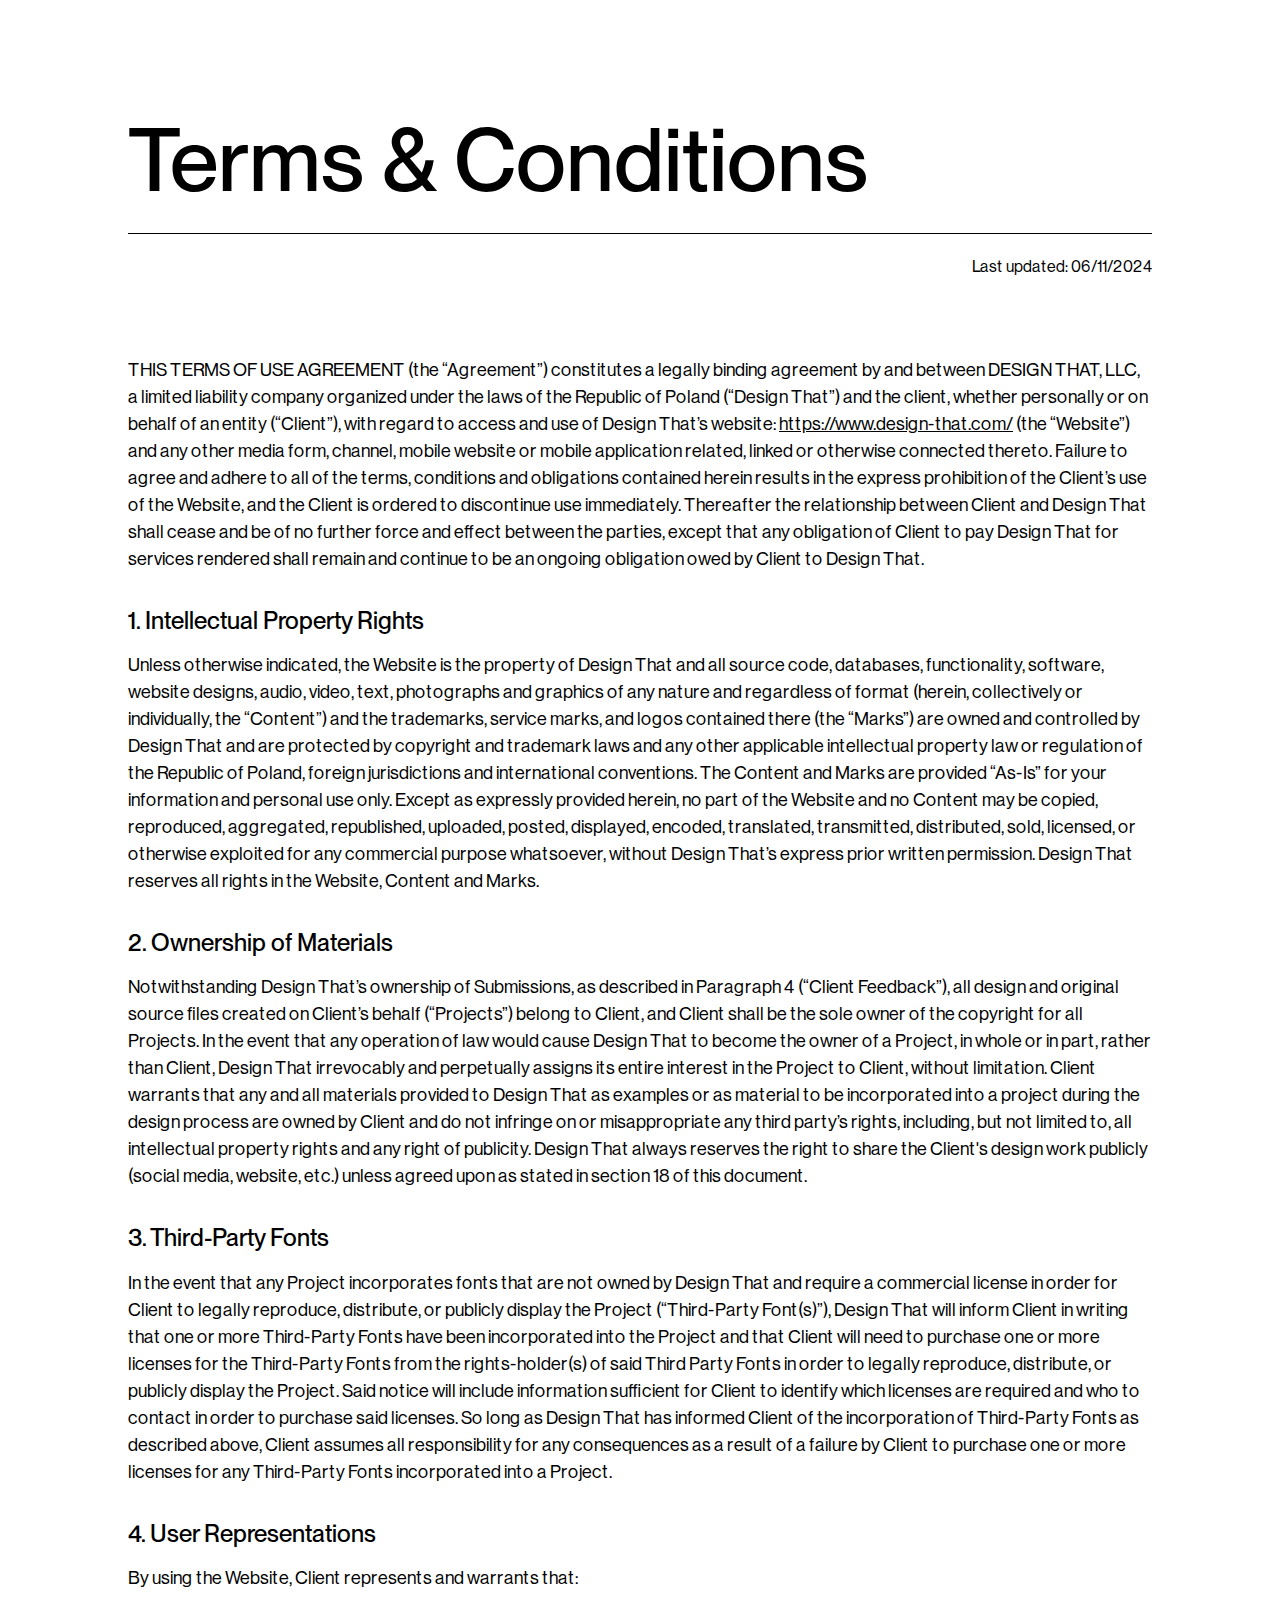
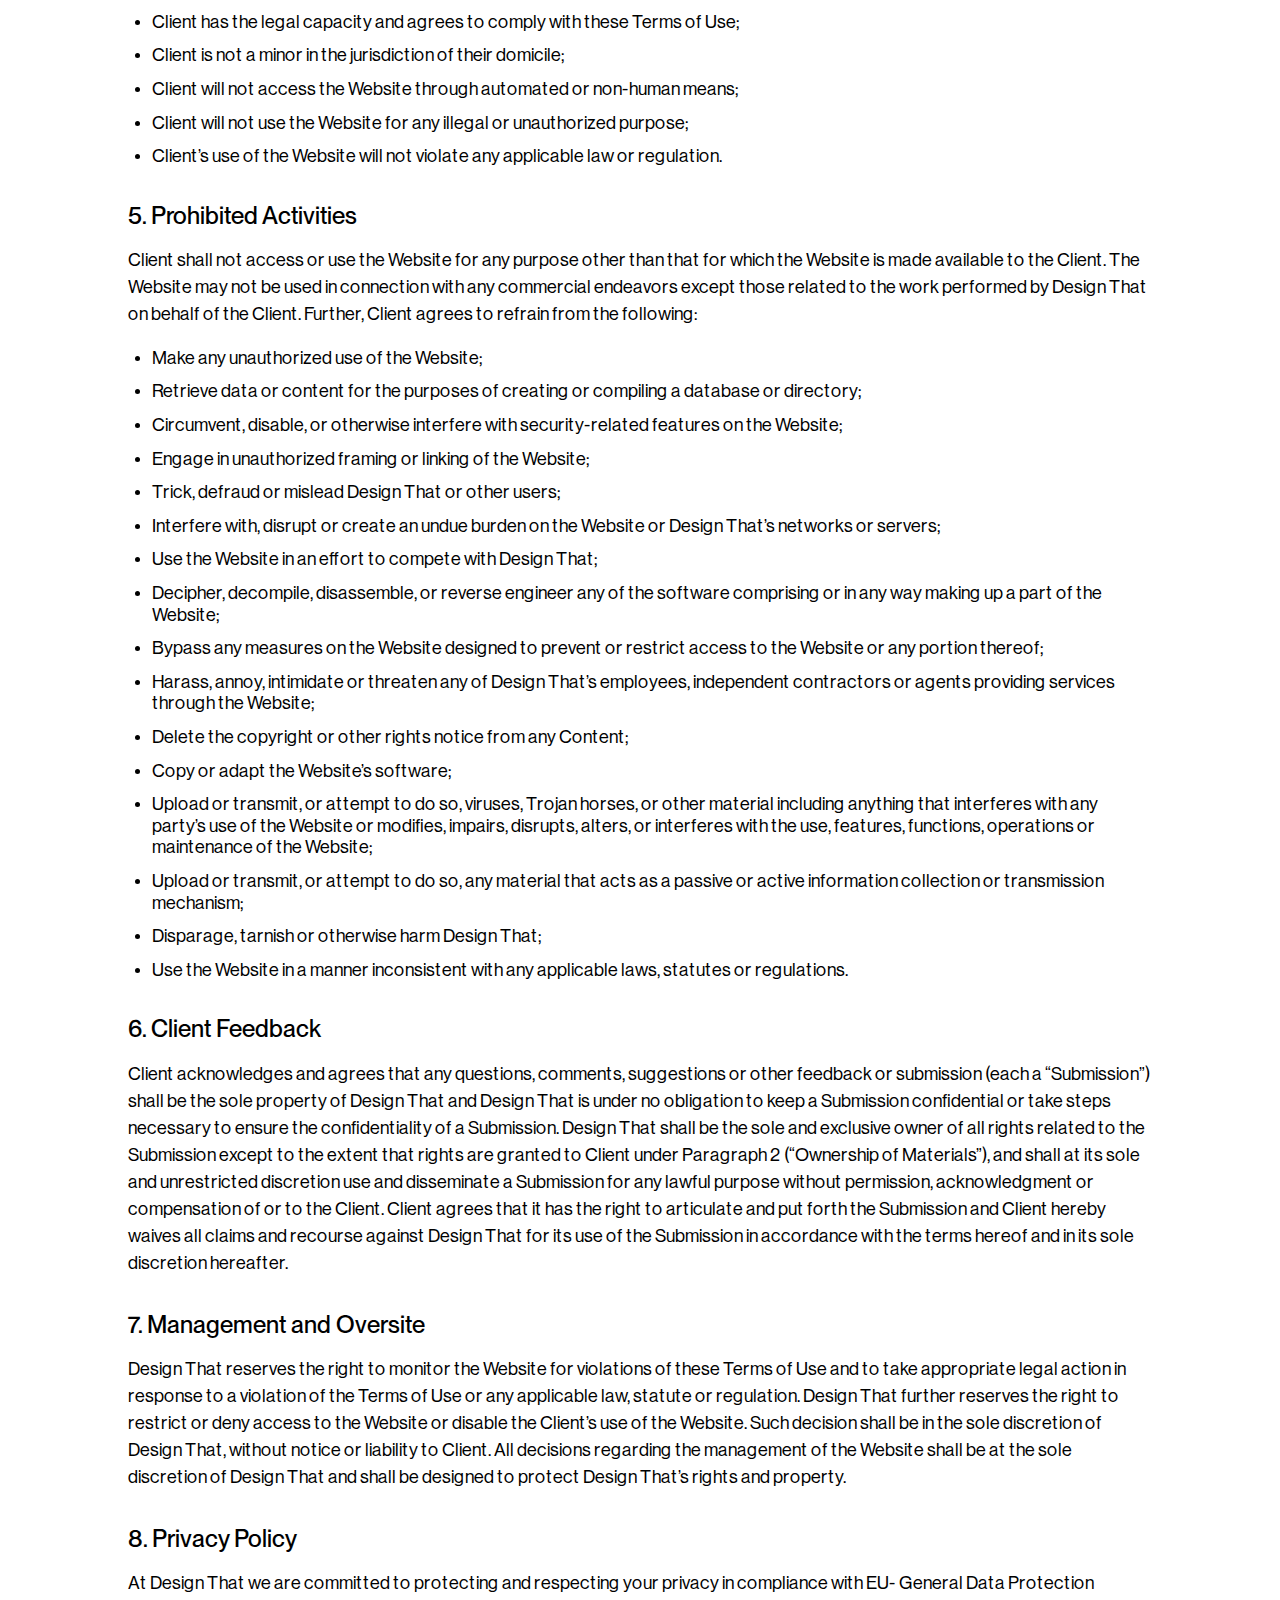
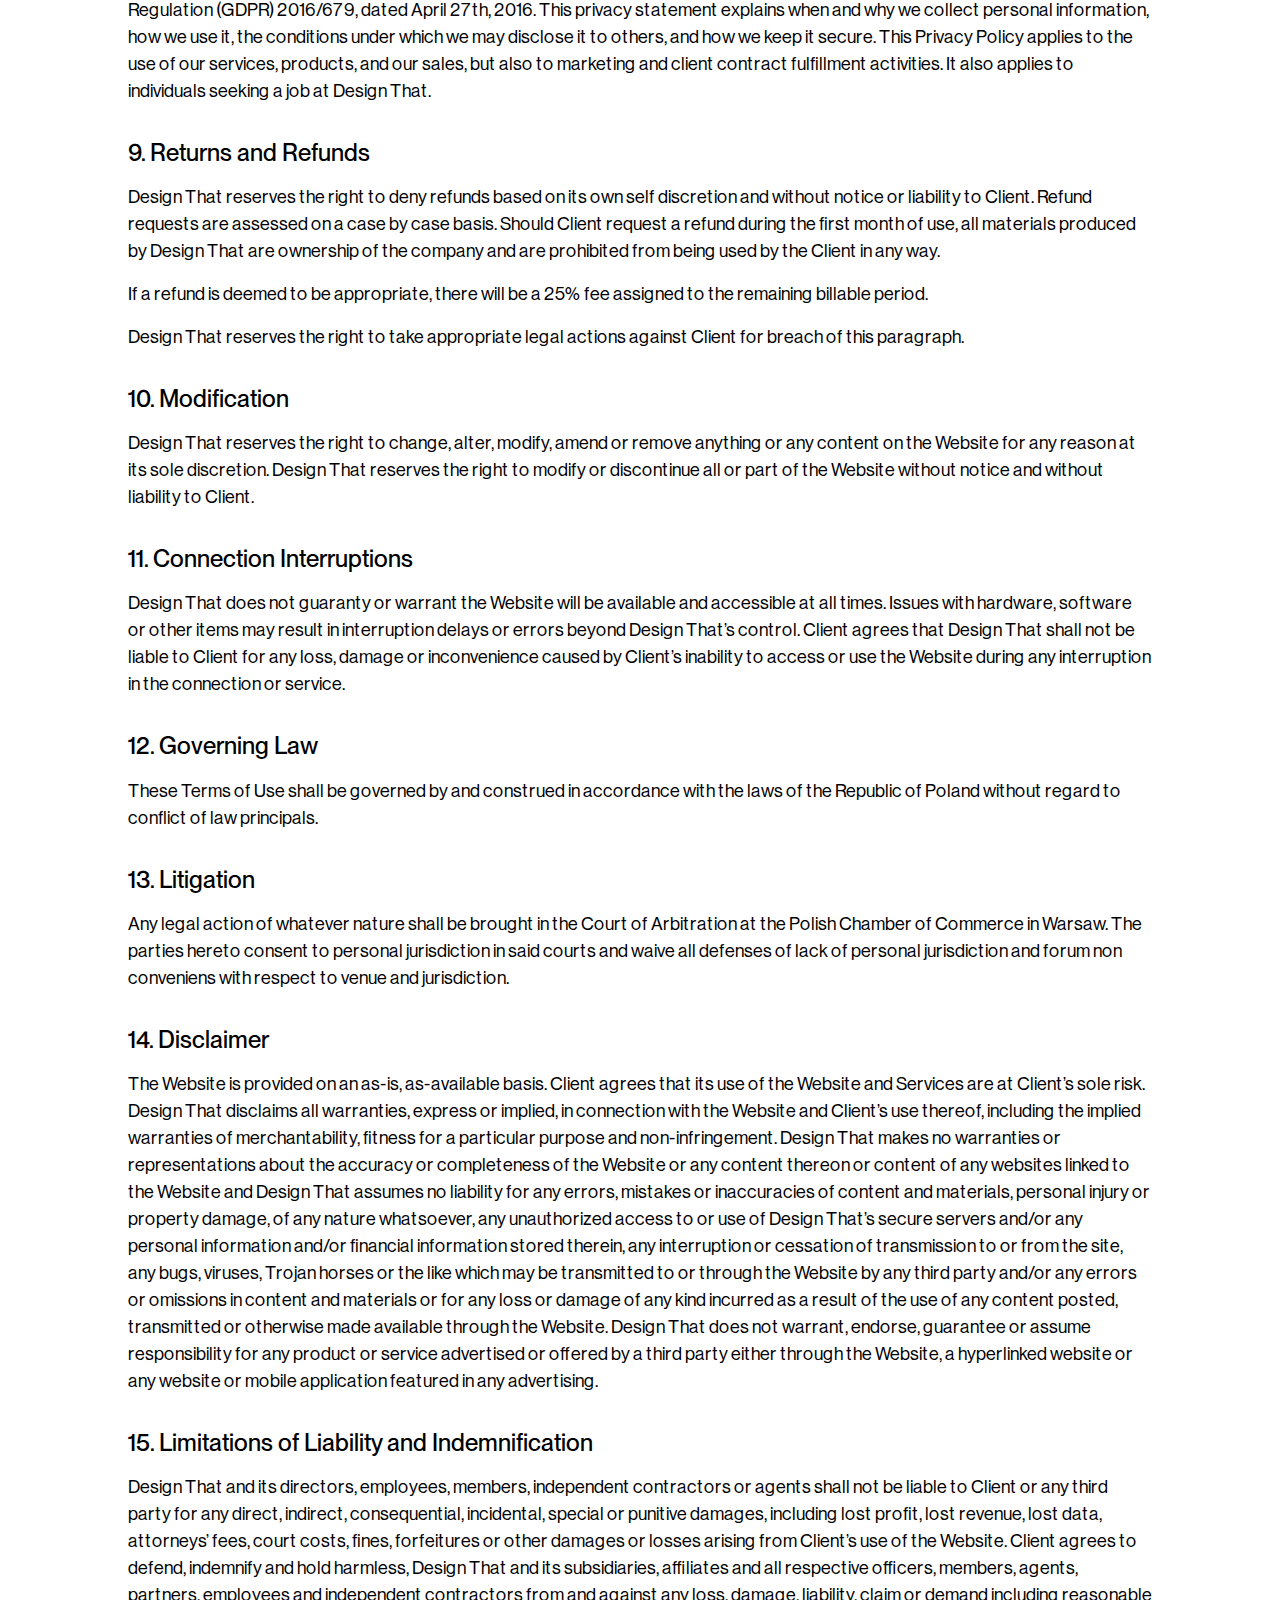
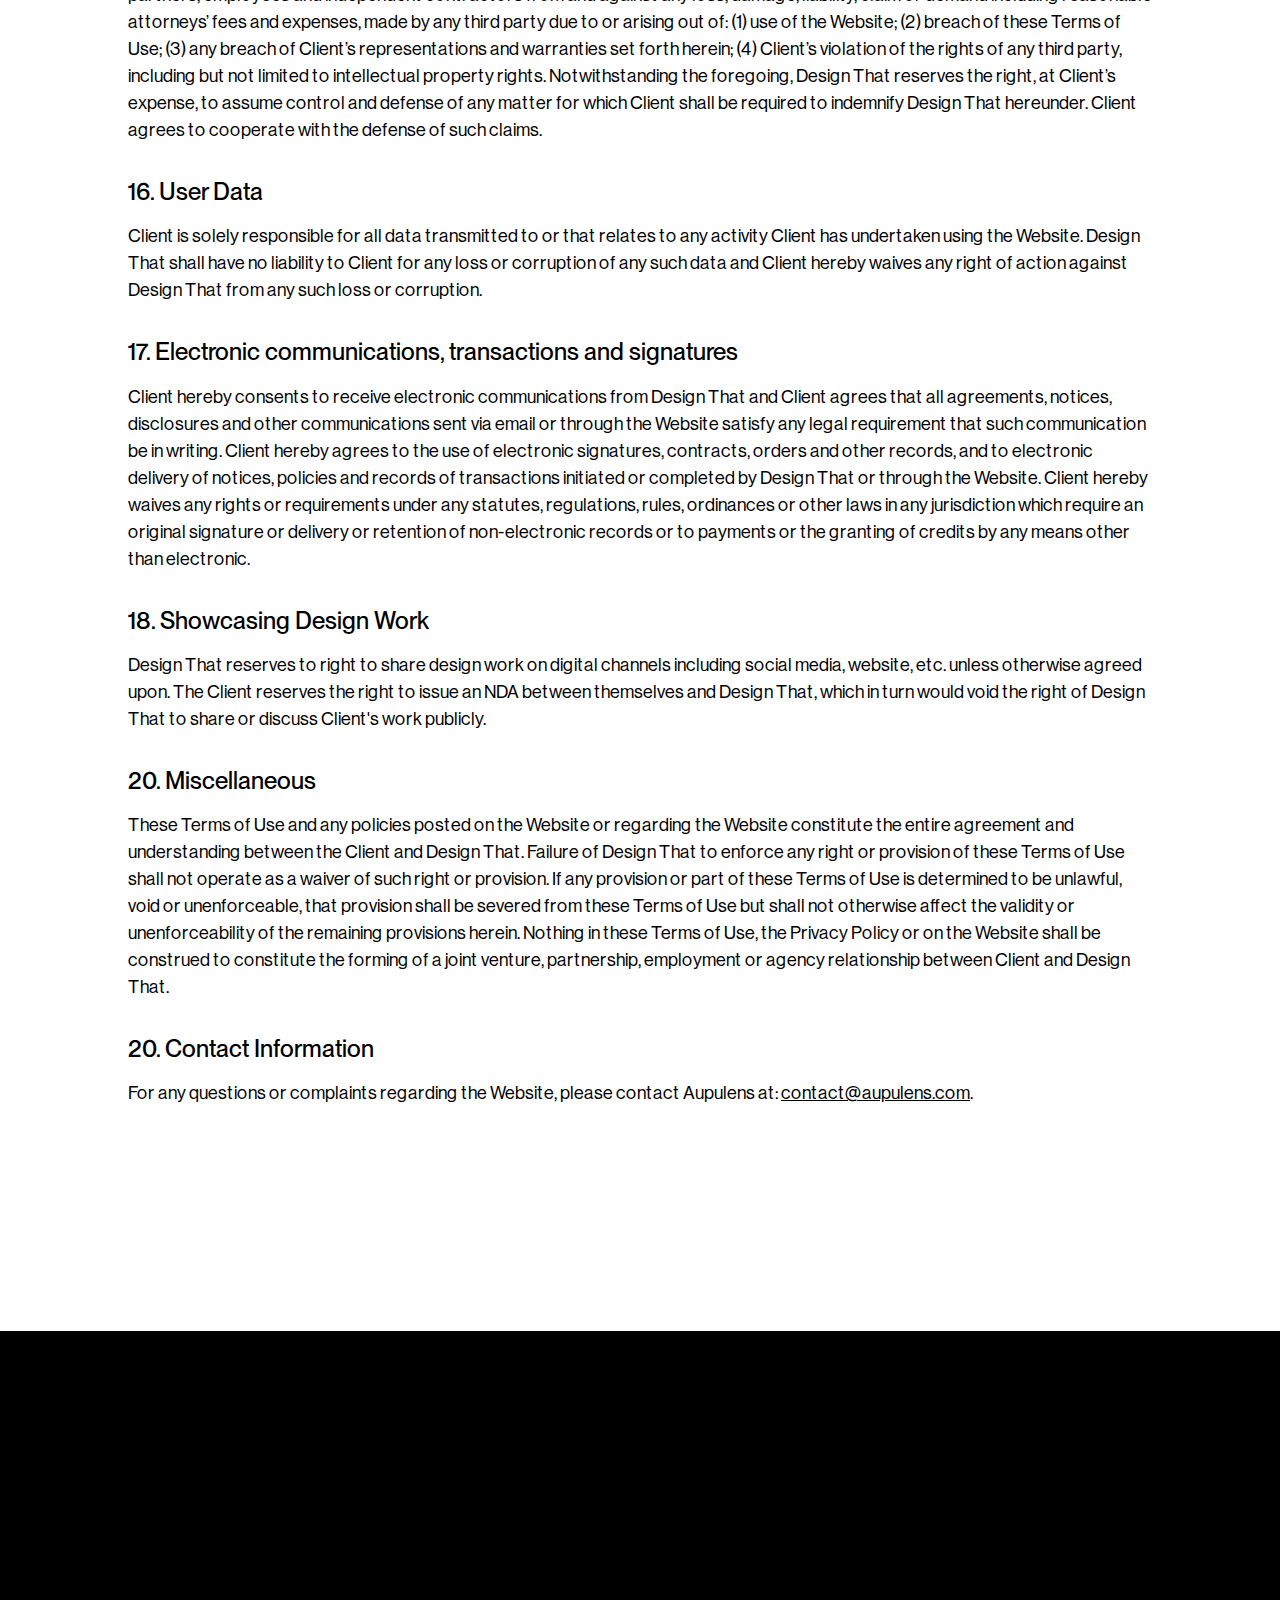
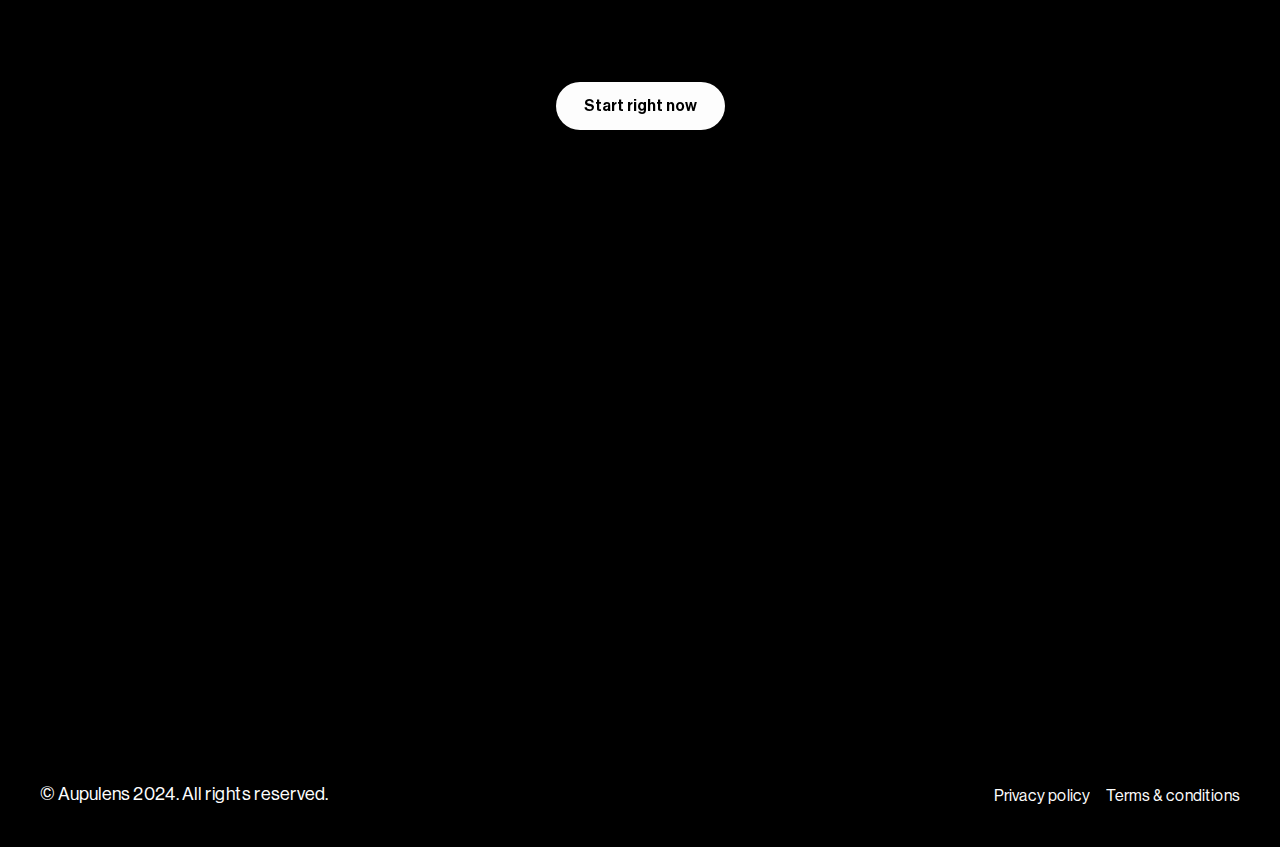
==== commit ded0c758: "Done" ====
--- a/terms-conditions.html
+++ b/terms-conditions.html
@@ -465,8 +465,8 @@
                 or on the Website shall be construed to constitute the forming of a joint venture, partnership,
                 employment or agency relationship between Client and Design That.</p>
               <h4>20. Contact Information</h4>
-              <p>For any questions or complaints regarding the Website, please contact Design That at: <a
-                  href="mailto:contact@design-that.com">contact@design-that.com</a>.</p>
+              <p>For any questions or complaints regarding the Website, please contact Aupulens at: <a
+                  href="mailto:contact@aupulens.com">contact@aupulens.com</a>.</p>
             </div>
           </div>
         </div>
@@ -496,7 +496,7 @@
                       your finance</h2>
                   </div>
                   <div class="heading-wrap is-mobile">
-                    <h2>Let us take care of your design needs</h2>
+                    <h2>Let us take care of your finance</h2>
                   </div>
                 </div><a data-w-id="20e0c902-00e4-af29-83be-97b05d4b8a6b" href="#"
                   class="btn-main is-white w-inline-block">
@@ -568,7 +568,7 @@
               </div>
               <div id="w-node-_20e0c902-00e4-af29-83be-97b05d4b8aa7-f752a1ae" class="footer-bottom-links">
                 <div id="w-node-_20e0c902-00e4-af29-83be-97b05d4b8aa8-f752a1ae" class="overflow-hidden">
-                  <div class="text-size-regular">© Design That 2024. All rights reserved.</div>
+                  <div class="text-size-regular">© Aupulens 2024. All rights reserved.</div>
                 </div>
                 <div id="w-node-_20e0c902-00e4-af29-83be-97b05d4b8aab-f752a1ae" class="flex-h-ls is-gap-rg"><a href="#"
                     class="nav-btn is-footer w-inline-block">
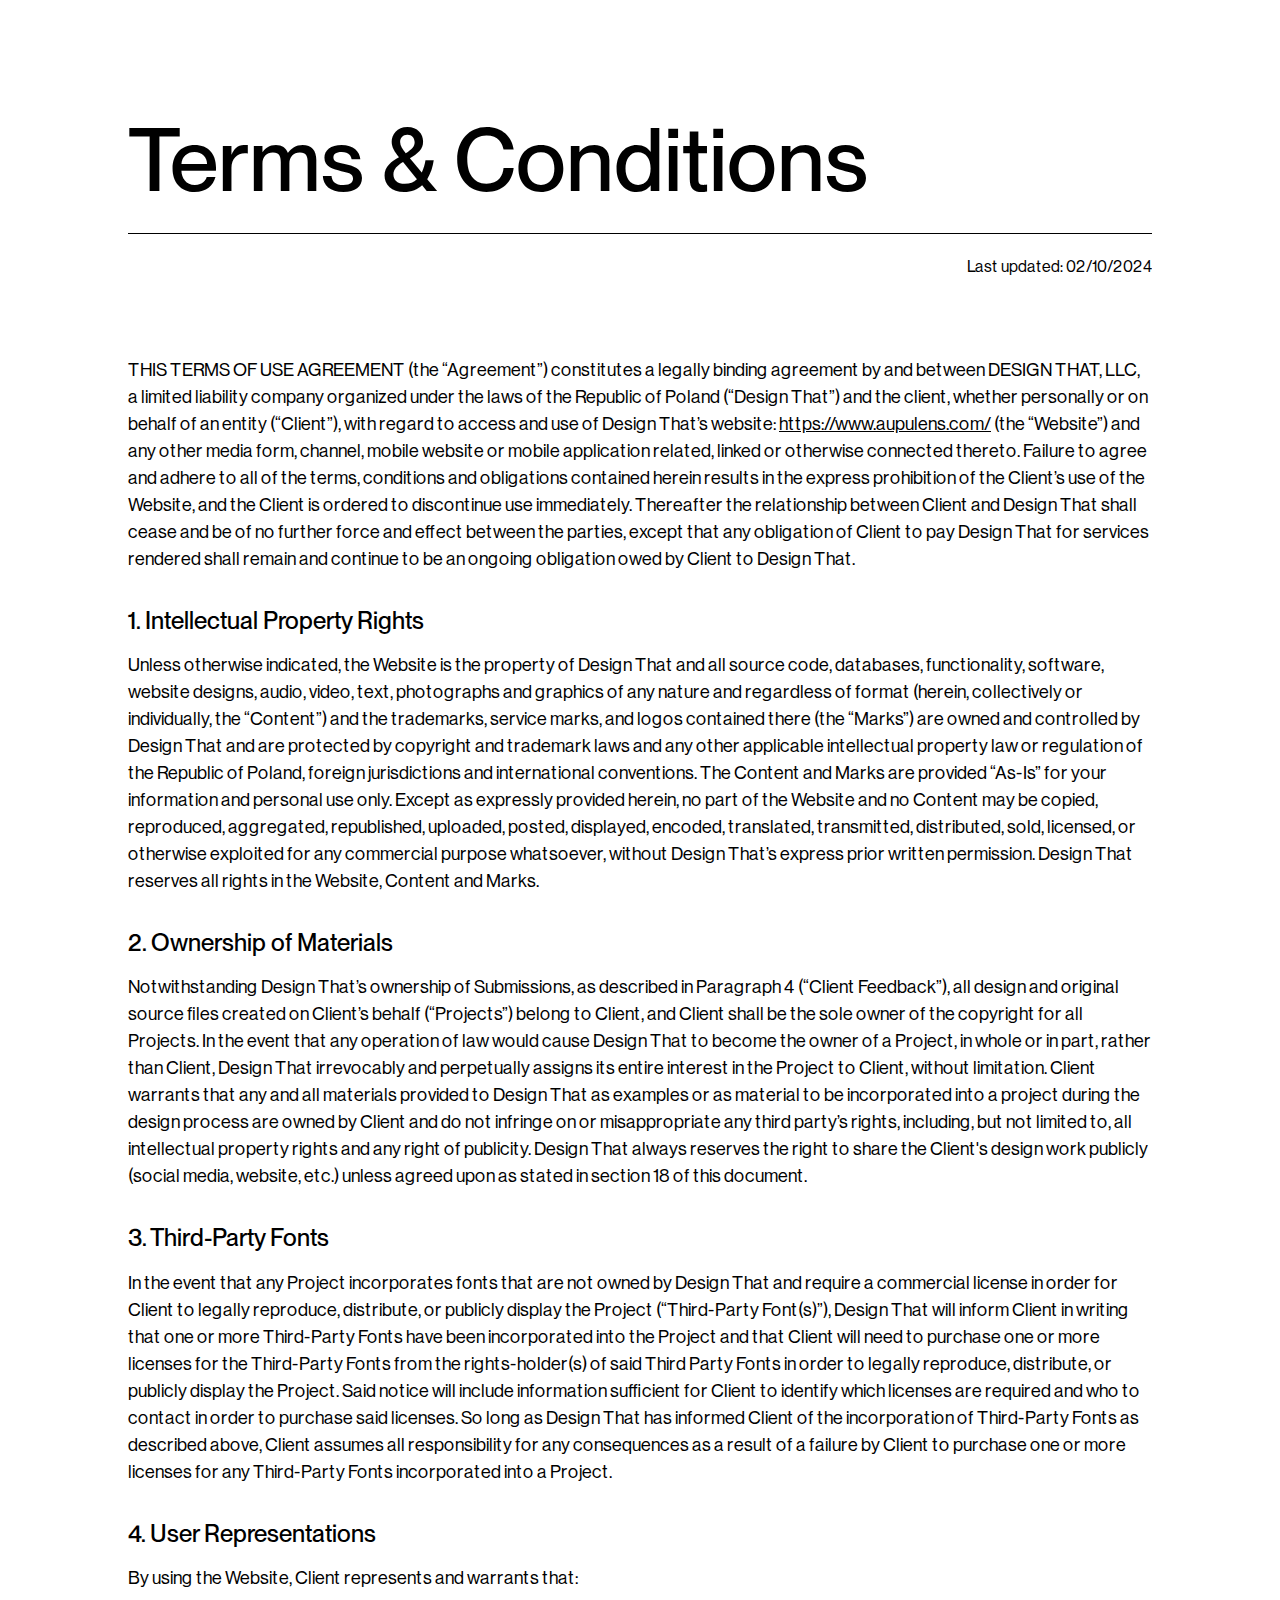
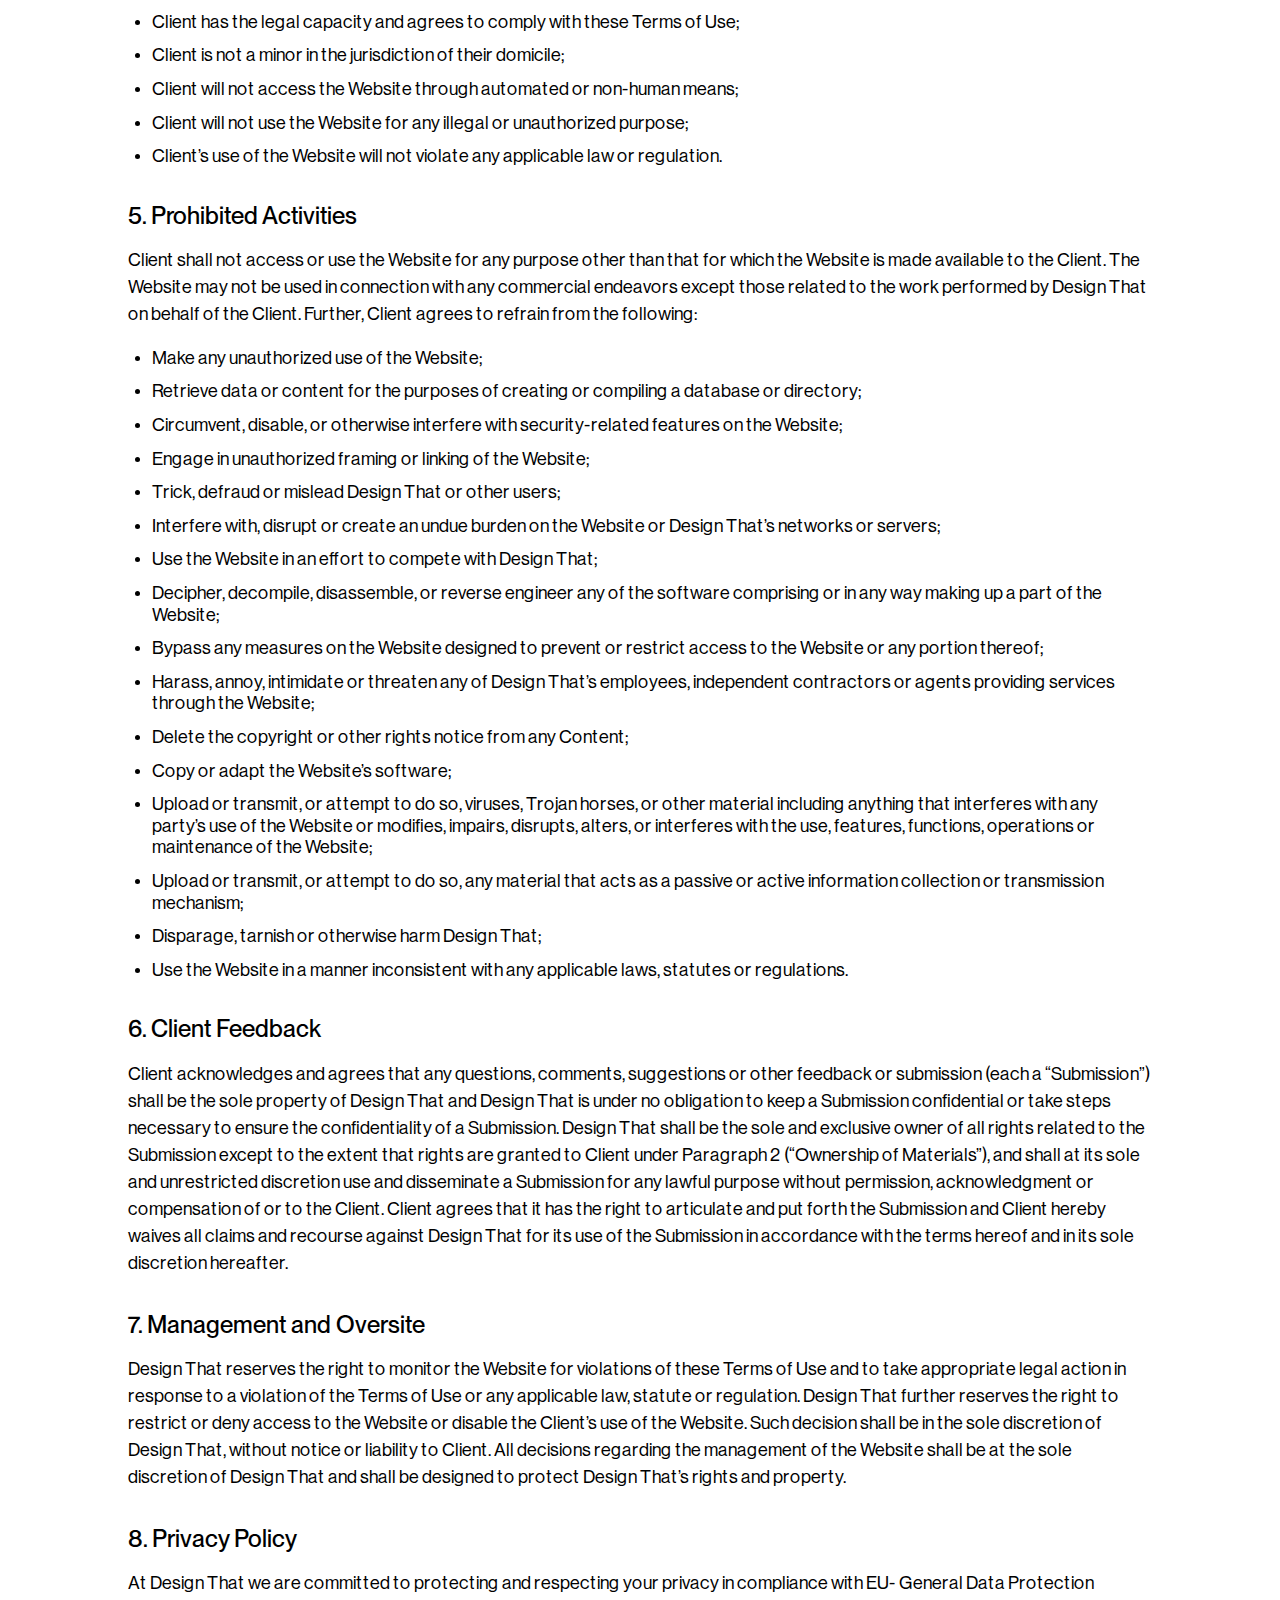
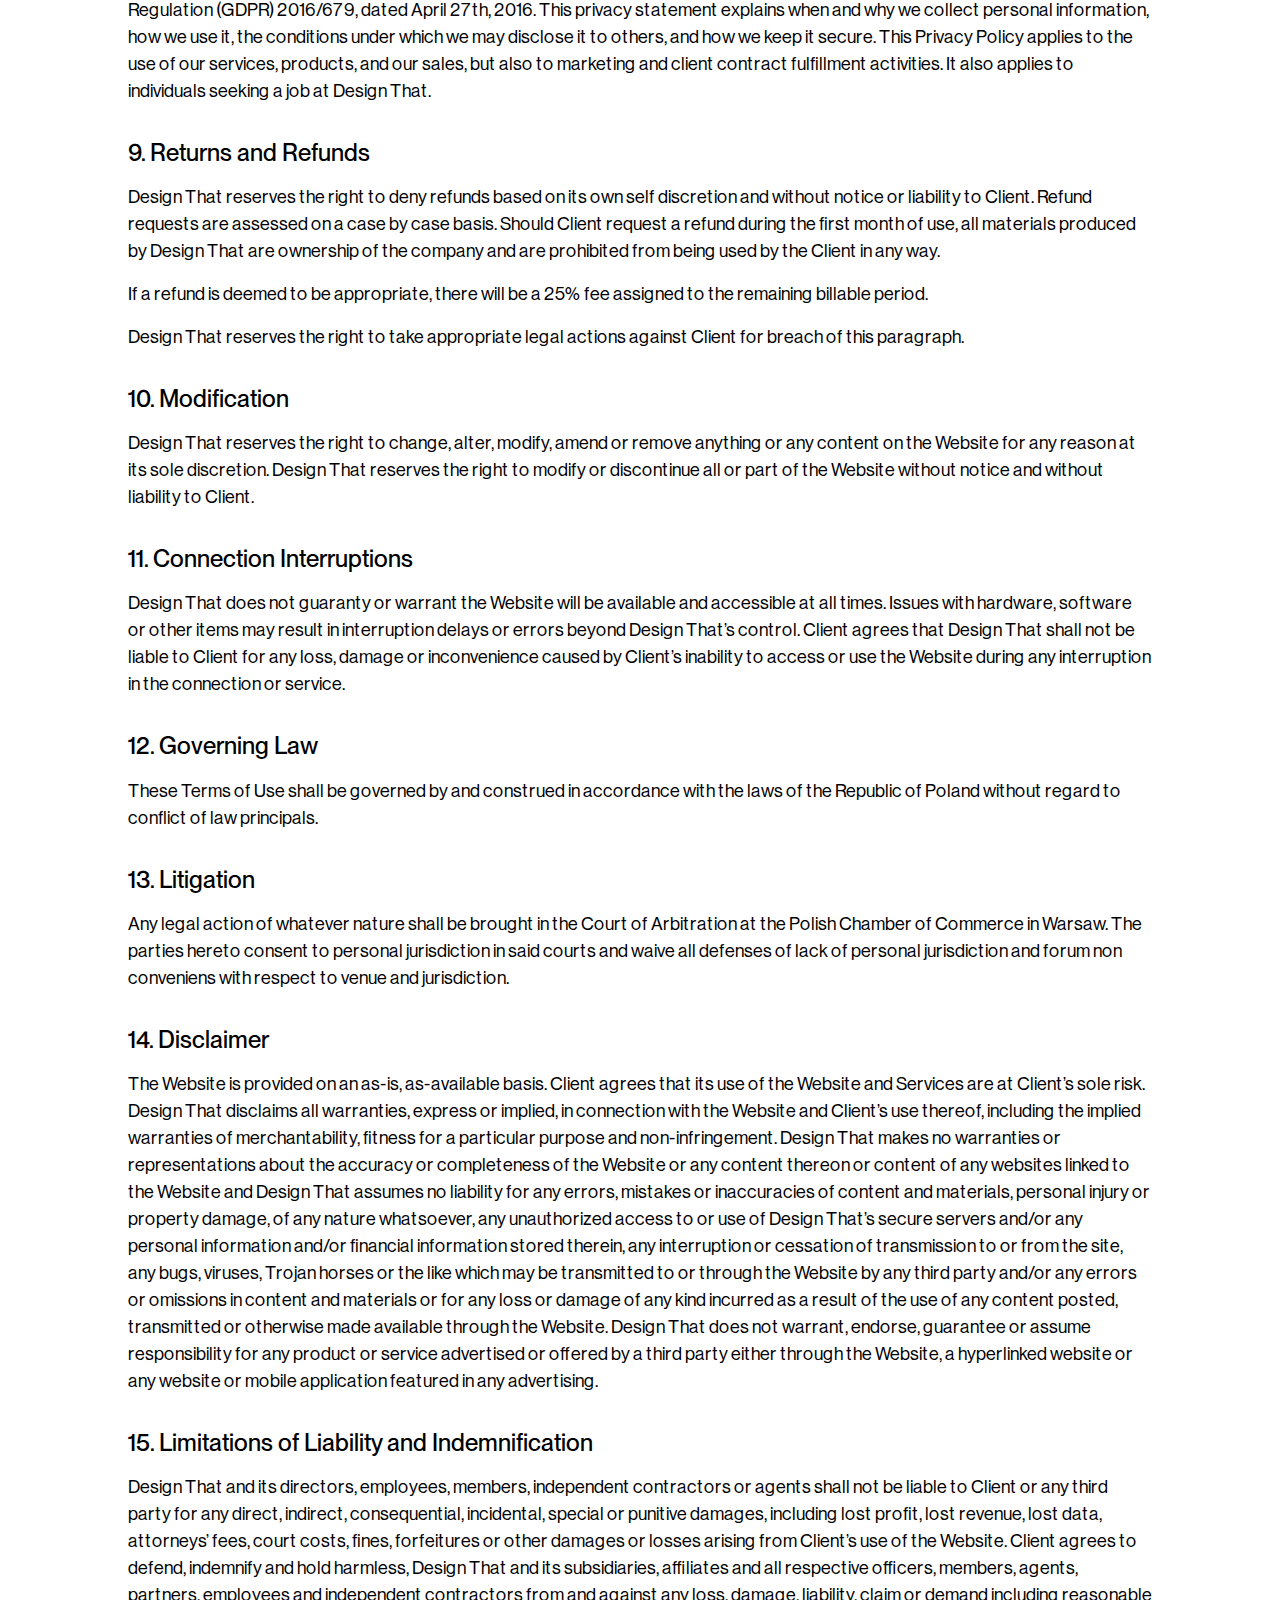
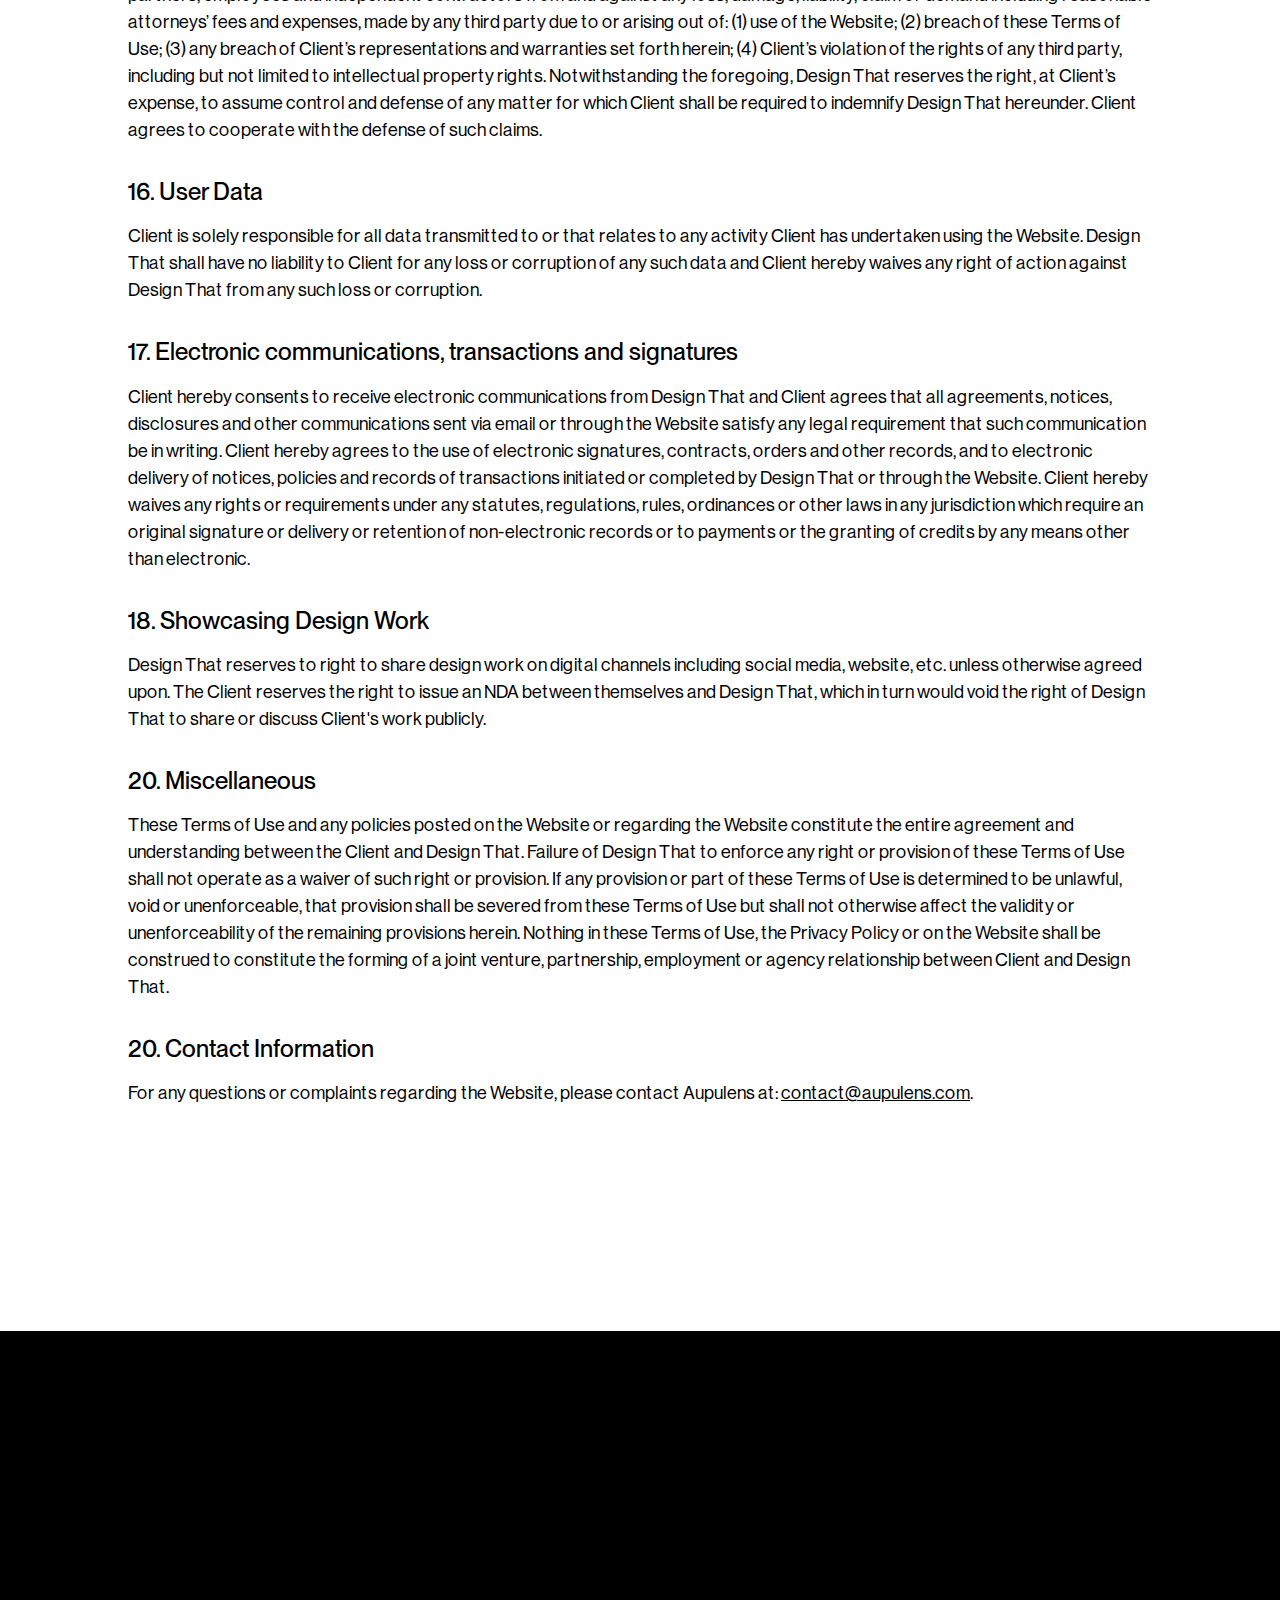
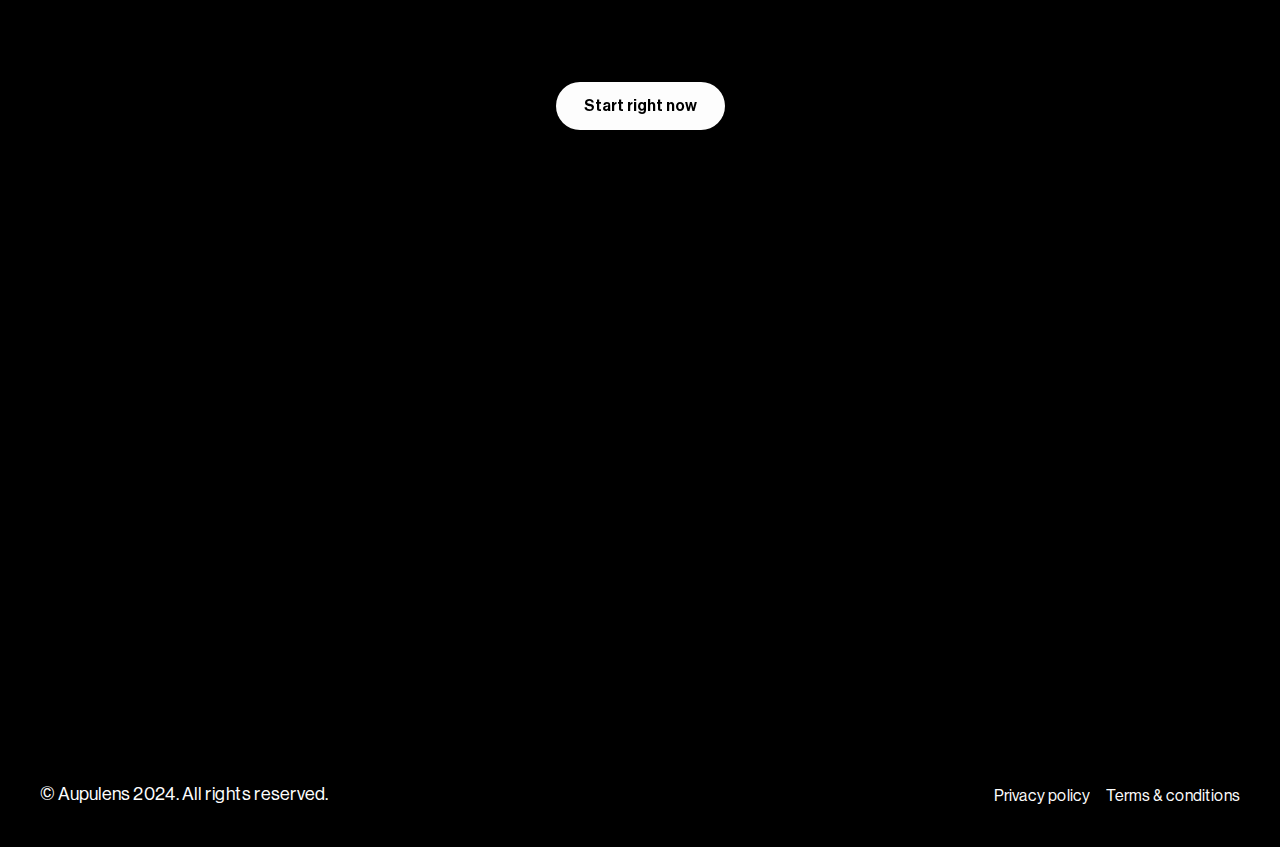
==== commit ec58209c: "Done" ====
--- a/terms-conditions.html
+++ b/terms-conditions.html
@@ -263,7 +263,7 @@
               </div>
               <div class="line-h"></div>
               <div class="heading-wrap is-right-align">
-                <div>Last updated: 06/11/2024</div>
+                <div>Last updated: 02/10/2024</div>
               </div>
             </div>
             <div class="spacer-xxlarge"></div>
@@ -271,7 +271,7 @@
               <p>THIS TERMS OF USE AGREEMENT (the “Agreement”) constitutes a legally binding agreement by and between
                 DESIGN THAT, LLC, a limited liability company organized under the laws of the Republic of Poland
                 (“Design That”) and the client, whether personally or on behalf of an entity (“Client”), with regard to
-                access and use of Design That’s website: <a href="index.htm">https://www.design-that.com/</a> (the
+                access and use of Design That’s website: <a href="index.htm">https://www.aupulens.com/</a> (the
                 “Website”) and any other media form, channel, mobile website or mobile application related, linked or
                 otherwise connected thereto. Failure to agree and adhere to all of the terms, conditions and obligations
                 contained herein results in the express prohibition of the Client’s use of the Website, and the Client
